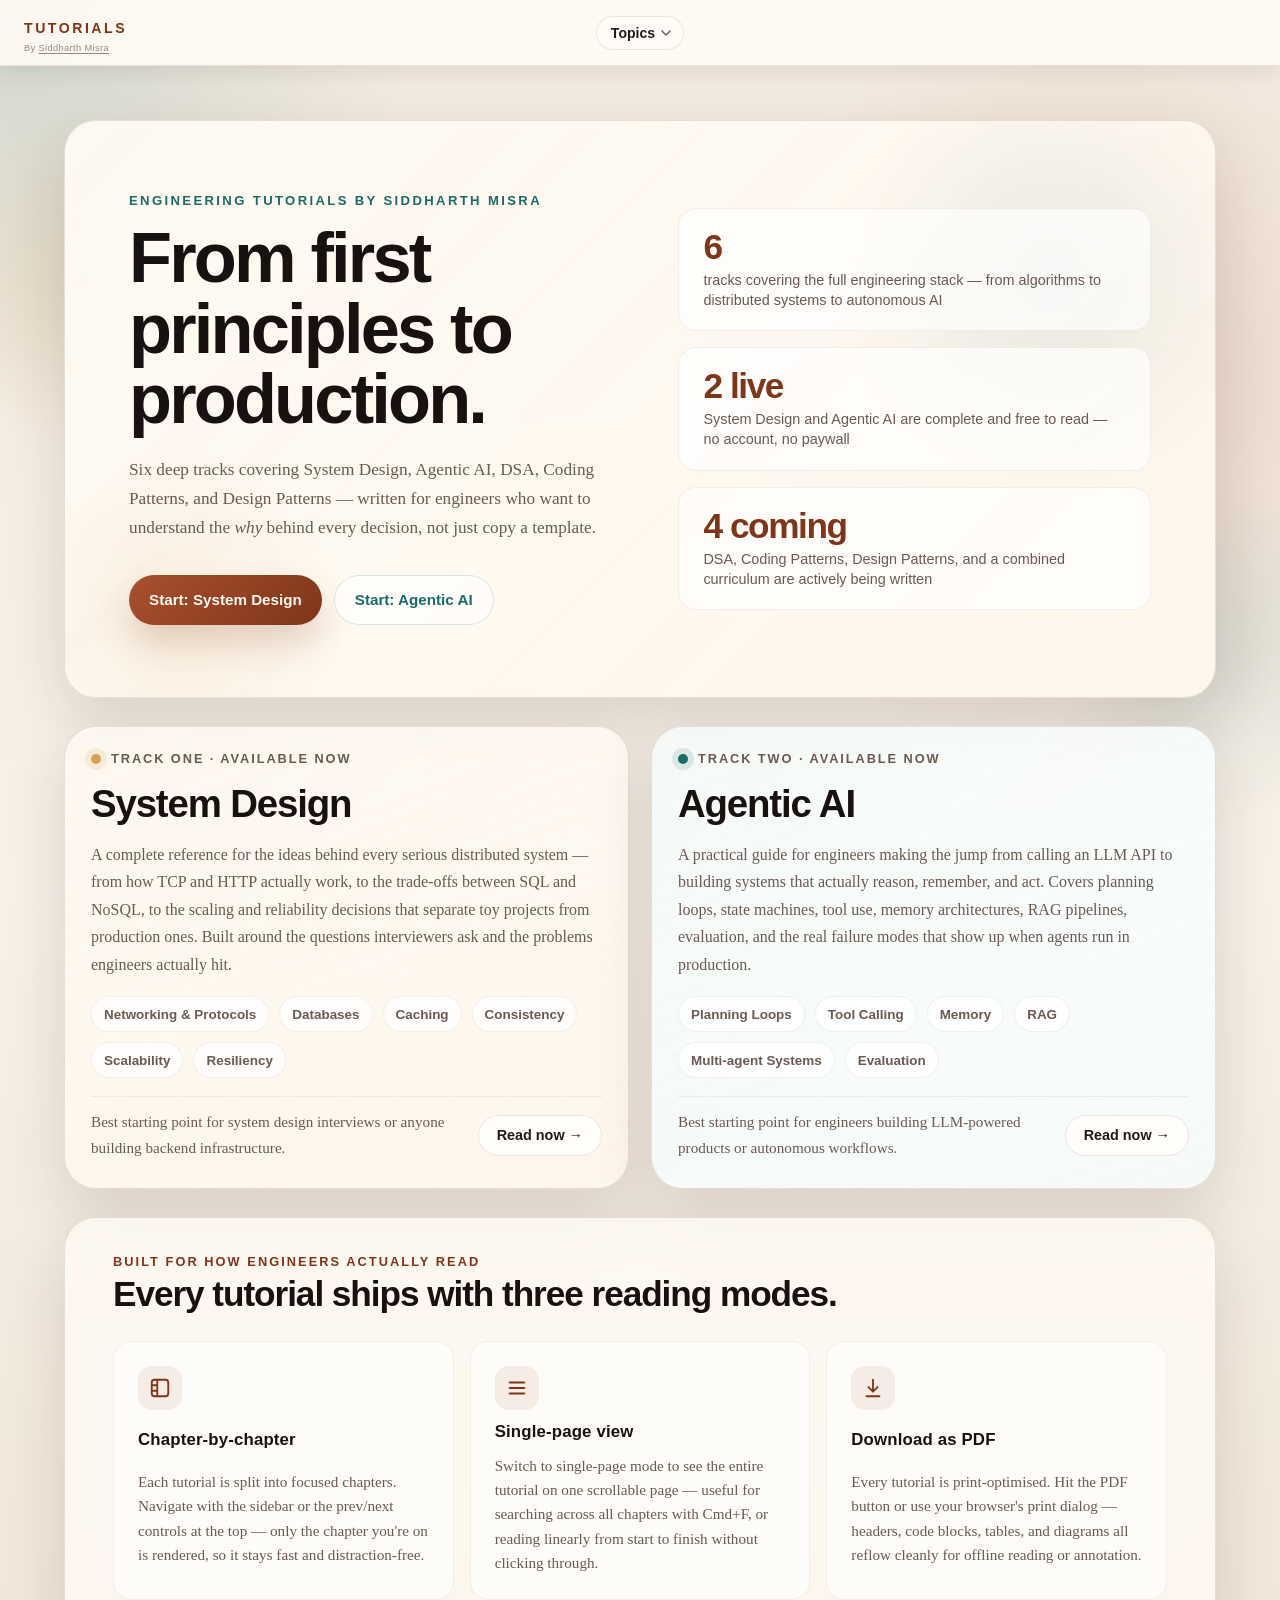
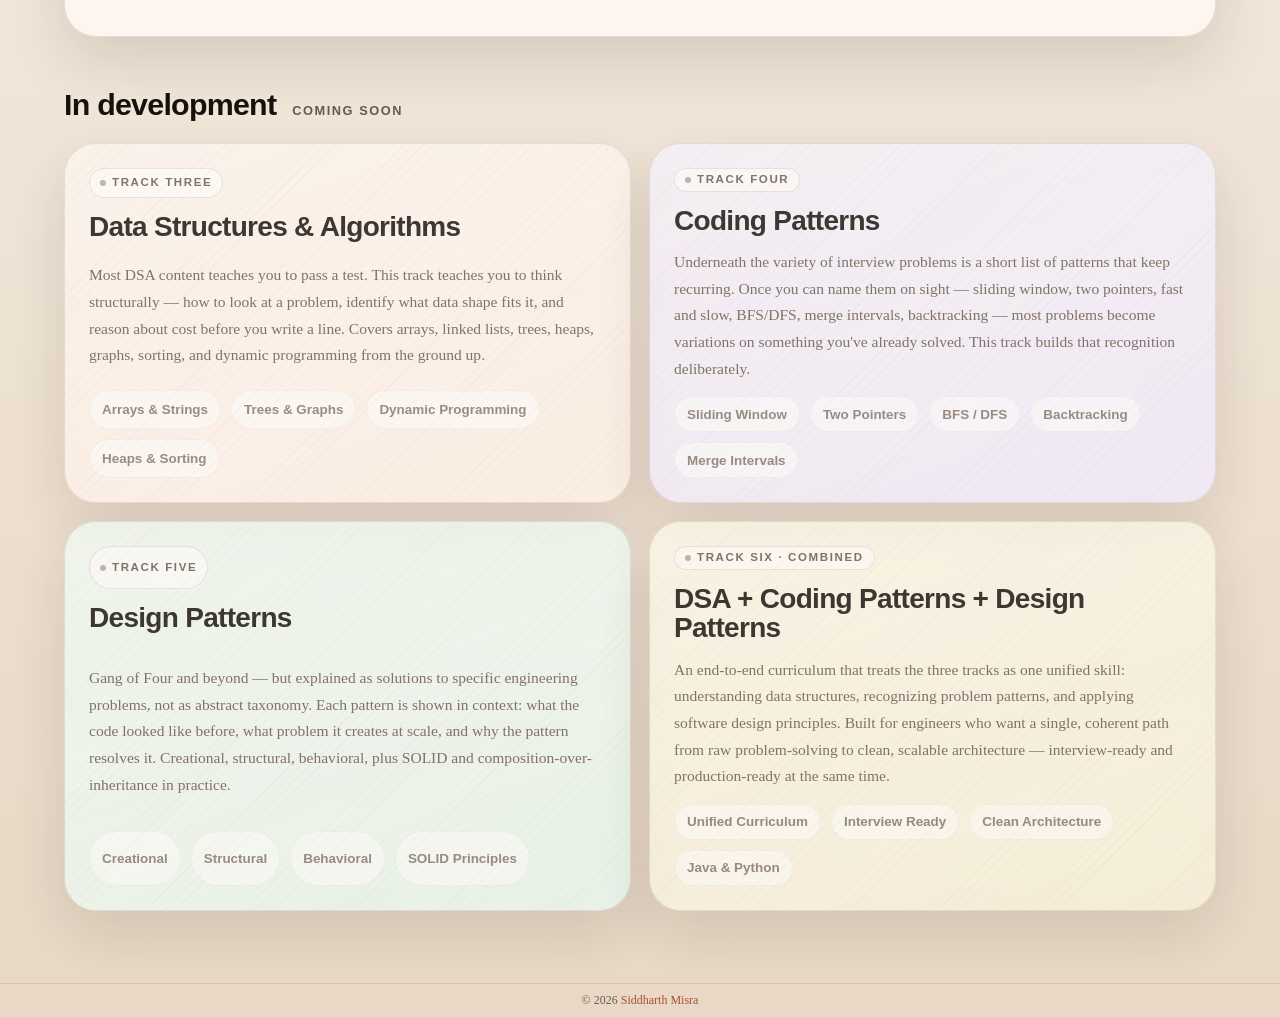
==== index.html @ fa23ccf7 "improved home" ====
<!DOCTYPE html>
<html lang="en">
<head>
  <meta charset="utf-8" />
  <meta name="viewport" content="width=device-width, initial-scale=1" />
  <title>Tutorials</title>
  <link rel="stylesheet" href="./shared/styles.css" />
  <style>
    :root {
      --canvas: #f3eadf;
      --canvas-deep: #e8d8c5;
      --paper: rgba(255, 251, 245, 0.76);
      --paper-strong: #fffaf3;
      --ink: #211915;
      --muted: #6b5a51;
      --line: rgba(101, 61, 42, 0.14);
      --clay: #a8502f;
      --clay-deep: #7f3519;
      --teal: #1b6a67;
      --gold: #d5a257;
      --shadow: 0 22px 60px rgba(50, 31, 20, 0.14);
      --radius-xl: 32px;
      --radius-lg: 24px;
      --radius-md: 18px;
      --font-body: "Charter", "Iowan Old Style", "Palatino Linotype", "Book Antiqua", Georgia, serif;
      --font-ui: "Avenir Next", "Segoe UI", "Gill Sans", "Trebuchet MS", sans-serif;
      --font-display: "Avenir Next", "Segoe UI", "Gill Sans", "Trebuchet MS", sans-serif;
      --body-size: 17.5px;
      --body-leading: 1.72;
    }

    * {
      box-sizing: border-box;
    }

    html {
      scroll-behavior: smooth;
    }

    body {
      margin: 0;
      min-height: 100vh;
      color: var(--ink);
      background:
        radial-gradient(circle at top left, rgba(27, 106, 103, 0.16), transparent 26rem),
        radial-gradient(circle at 85% 15%, rgba(168, 80, 47, 0.18), transparent 24rem),
        linear-gradient(180deg, var(--canvas) 0%, #f7f1e8 34%, var(--canvas-deep) 100%);
      font-family: var(--font-body);
      font-size: var(--body-size);
      line-height: var(--body-leading);
      text-rendering: optimizeLegibility;
      -webkit-font-smoothing: antialiased;
      font-kerning: normal;
    }

    body::before,
    body::after {
      content: "";
      position: fixed;
      inset: auto;
      width: 22rem;
      height: 22rem;
      border-radius: 50%;
      filter: blur(10px);
      pointer-events: none;
      opacity: 0.5;
      z-index: 0;
    }

    body::before {
      top: 12%;
      left: -6rem;
      background: radial-gradient(circle, rgba(213, 162, 87, 0.34), transparent 68%);
    }

    body::after {
      right: -7rem;
      bottom: 8%;
      background: radial-gradient(circle, rgba(27, 106, 103, 0.22), transparent 68%);
    }

    a {
      color: inherit;
    }

    .shell {
      position: relative;
      z-index: 1;
      max-width: 1200px;
      margin: 0 auto;
      padding: 24px 24px 72px;
    }

    .hero {
      margin-top: 28px;
    }

    .hero__copy,
    .path,
    .track {
      border: 1px solid var(--line);
      border-radius: var(--radius-xl);
      background: var(--paper);
      -webkit-backdrop-filter: blur(10px);
      backdrop-filter: blur(10px);
      box-shadow: var(--shadow);
    }

    .hero__copy {
      padding: clamp(44px, 6vw, 72px) clamp(32px, 5vw, 64px);
      overflow: hidden;
      position: relative;
      display: grid;
      grid-template-columns: 1fr 1fr;
      gap: 0 clamp(40px, 6vw, 80px);
      align-items: center;
      background:
        linear-gradient(135deg, rgba(255, 251, 245, 0.92) 0%, rgba(255, 246, 236, 0.98) 100%),
        linear-gradient(135deg, rgba(213, 162, 87, 0.08), transparent 55%);
    }

    .hero__copy::before {
      content: "";
      position: absolute;
      inset: -4rem -4rem auto auto;
      width: 28rem;
      height: 28rem;
      border-radius: 50%;
      background: radial-gradient(circle, rgba(27, 106, 103, 0.1), transparent 68%);
      pointer-events: none;
    }

    .hero__copy::after {
      content: "";
      position: absolute;
      inset: auto auto -6rem -4rem;
      width: 22rem;
      height: 22rem;
      border-radius: 50%;
      background: radial-gradient(circle, rgba(213, 162, 87, 0.12), transparent 68%);
      pointer-events: none;
    }

    .hero__text {
      position: relative;
      z-index: 1;
    }

    .hero__stats {
      position: relative;
      z-index: 1;
      display: grid;
      gap: 16px;
    }

    .hero__stat {
      padding: 20px 24px;
      border-radius: var(--radius-md);
      background: rgba(255, 255, 255, 0.68);
      border: 1px solid rgba(101, 61, 42, 0.08);
    }

    .hero__stat-value {
      margin: 0;
      font: 700 2.2rem/1 var(--font-display);
      letter-spacing: -0.04em;
      color: var(--clay-deep);
    }

    .hero__stat-label {
      margin: 6px 0 0;
      color: var(--muted);
      font: 500 0.9rem/1.4 var(--font-ui);
    }

    .eyebrow {
      margin: 0 0 14px;
      color: var(--teal);
      font: 700 0.82rem/1.25 var(--font-ui);
      letter-spacing: 0.18em;
      text-transform: uppercase;
    }

    h1 {
      margin: 0;
      font: 700 clamp(2.6rem, 5.5vw, 4.4rem)/1.0 var(--font-display);
      letter-spacing: -0.04em;
    }

    .hero__lede {
      max-width: 38rem;
      margin: 20px 0 0;
      color: var(--muted);
      font-size: 1.08rem;
      line-height: 1.7;
    }

    .hero__actions {
      display: flex;
      flex-wrap: wrap;
      gap: 12px;
      margin-top: 32px;
    }

    .cta {
      display: inline-flex;
      align-items: center;
      justify-content: center;
      min-height: 50px;
      padding: 12px 20px;
      border-radius: 999px;
      font: 700 0.95rem/1 var(--font-ui);
      text-decoration: none;
      transition: transform 160ms ease, box-shadow 160ms ease, background 160ms ease;
    }

    .cta:hover {
      transform: translateY(-1px);
    }

    .cta--primary {
      background: linear-gradient(135deg, var(--clay) 0%, var(--clay-deep) 100%);
      color: #fff9f2;
      box-shadow: 0 18px 34px rgba(127, 53, 25, 0.2);
    }

    .cta--secondary {
      background: rgba(255, 255, 255, 0.64);
      border: 1px solid rgba(27, 106, 103, 0.16);
      color: var(--teal);
    }

    .hero__stack {
      display: grid;
      gap: 16px;
      padding: 18px;
      align-content: center;
    }

    .signal {
      position: relative;
      overflow: hidden;
      padding: 20px;
      border-radius: var(--radius-lg);
      background: var(--paper-strong);
      border: 1px solid rgba(101, 61, 42, 0.08);
    }

    .signal::before {
      content: "";
      position: absolute;
      inset: auto auto -2.5rem -1.5rem;
      width: 8rem;
      height: 8rem;
      border-radius: 50%;
      background: radial-gradient(circle, rgba(213, 162, 87, 0.18), transparent 72%);
    }

    .signal:nth-child(2) {
      animation: float 8s ease-in-out infinite;
    }

    .signal:nth-child(3) {
      animation: float 10s ease-in-out infinite reverse;
    }

    .signal__label {
      margin: 0;
      color: var(--muted);
      font: 700 0.74rem/1.25 var(--font-ui);
      letter-spacing: 0.16em;
      text-transform: uppercase;
    }

    .signal__title {
      margin: 10px 0 0;
      font: 700 1.42rem/1.08 var(--font-ui);
    }

    .signal__text {
      margin: 10px 0 0;
      color: var(--muted);
      font-size: 0.98rem;
    }

    .tracks {
      display: grid;
      grid-template-columns: repeat(2, minmax(0, 1fr));
      gap: 22px;
      margin-top: 28px;
    }

    .track {
      display: grid;
      gap: 18px;
      padding: 26px;
    }

    .track--system {
      background:
        linear-gradient(160deg, rgba(255, 251, 245, 0.82) 0%, rgba(255, 246, 236, 0.95) 100%),
        linear-gradient(135deg, rgba(213, 162, 87, 0.12), transparent 55%);
    }

    .track--agentic {
      background:
        linear-gradient(160deg, rgba(251, 255, 254, 0.82) 0%, rgba(245, 251, 250, 0.95) 100%),
        linear-gradient(135deg, rgba(27, 106, 103, 0.12), transparent 55%);
    }

    /* ── Coming Soon tracks ── */

    .coming-soon {
      margin-top: 52px;
    }

    .coming-soon__header {
      display: flex;
      align-items: baseline;
      gap: 16px;
      margin-bottom: 22px;
    }

    .coming-soon__title {
      margin: 0;
      font: 700 clamp(1.45rem, 2.5vw, 1.9rem)/1.05 var(--font-display);
      letter-spacing: -0.025em;
    }

    .coming-soon__note {
      margin: 0;
      color: var(--muted);
      font: 600 0.8rem/1 var(--font-ui);
      letter-spacing: 0.12em;
      text-transform: uppercase;
      white-space: nowrap;
    }

    .upcoming-grid {
      display: grid;
      grid-template-columns: repeat(2, minmax(0, 1fr));
      gap: 18px;
    }

    .upcoming-card {
      position: relative;
      display: grid;
      gap: 14px;
      padding: 24px;
      border: 1px solid var(--line);
      border-radius: var(--radius-xl);
      background: var(--paper);
      -webkit-backdrop-filter: blur(10px);
      backdrop-filter: blur(10px);
      box-shadow: var(--shadow);
      overflow: hidden;
      opacity: 0.82;
    }

    .upcoming-card::after {
      content: "";
      position: absolute;
      inset: 0;
      border-radius: inherit;
      background: repeating-linear-gradient(
        -45deg,
        transparent,
        transparent 6px,
        rgba(101, 61, 42, 0.03) 6px,
        rgba(101, 61, 42, 0.03) 7px
      );
      pointer-events: none;
    }

    .upcoming-card--dsa {
      background:
        linear-gradient(160deg, rgba(255, 249, 245, 0.86) 0%, rgba(255, 241, 232, 0.95) 100%),
        linear-gradient(135deg, rgba(168, 80, 47, 0.1), transparent 55%);
    }

    .upcoming-card--patterns {
      background:
        linear-gradient(160deg, rgba(248, 245, 255, 0.86) 0%, rgba(240, 235, 255, 0.95) 100%),
        linear-gradient(135deg, rgba(90, 55, 160, 0.09), transparent 55%);
    }

    .upcoming-card--design {
      background:
        linear-gradient(160deg, rgba(245, 255, 250, 0.86) 0%, rgba(232, 248, 240, 0.95) 100%),
        linear-gradient(135deg, rgba(30, 120, 80, 0.09), transparent 55%);
    }

    .upcoming-card--combined {
      background:
        linear-gradient(160deg, rgba(255, 252, 240, 0.86) 0%, rgba(248, 242, 220, 0.95) 100%),
        linear-gradient(135deg, rgba(180, 130, 30, 0.1), transparent 55%);
    }

    .upcoming-card__badge {
      display: inline-flex;
      align-items: center;
      gap: 6px;
      padding: 5px 10px;
      border-radius: 999px;
      border: 1px solid rgba(101, 61, 42, 0.14);
      background: rgba(255, 255, 255, 0.7);
      color: var(--muted);
      font: 700 0.72rem/1 var(--font-ui);
      letter-spacing: 0.14em;
      text-transform: uppercase;
      width: fit-content;
    }

    .upcoming-card__badge::before {
      content: "";
      width: 6px;
      height: 6px;
      border-radius: 50%;
      background: var(--muted);
      opacity: 0.5;
    }

    .upcoming-card__title {
      margin: 0;
      font: 700 clamp(1.3rem, 2.2vw, 1.75rem)/1.05 var(--font-display);
      letter-spacing: -0.025em;
    }

    .upcoming-card__body {
      margin: 0;
      color: var(--muted);
      font-size: 0.97rem;
    }

    .upcoming-card .chip-row {
      opacity: 0.8;
    }

    @media (max-width: 940px) {
      .upcoming-grid {
        grid-template-columns: 1fr;
      }
    }

    .track__meta {
      display: inline-flex;
      align-items: center;
      gap: 10px;
      color: var(--muted);
      font: 700 0.8rem/1 var(--font-ui);
      letter-spacing: 0.15em;
      text-transform: uppercase;
    }

    .track__meta::before {
      content: "";
      width: 10px;
      height: 10px;
      border-radius: 50%;
      background: var(--gold);
      box-shadow: 0 0 0 6px rgba(213, 162, 87, 0.14);
    }

    .track--agentic .track__meta::before {
      background: var(--teal);
      box-shadow: 0 0 0 6px rgba(27, 106, 103, 0.12);
    }

    .track__title {
      margin: 0;
      font: 700 clamp(1.8rem, 3vw, 2.4rem)/1.02 var(--font-display);
      letter-spacing: -0.03em;
    }

    .track__body {
      margin: 0;
      color: var(--muted);
      font-size: 1rem;
    }

    .chip-row {
      display: flex;
      flex-wrap: wrap;
      gap: 10px;
    }

    .chip {
      display: inline-flex;
      align-items: center;
      min-height: 36px;
      padding: 8px 12px;
      border-radius: 999px;
      background: rgba(255, 255, 255, 0.76);
      border: 1px solid rgba(101, 61, 42, 0.08);
      color: var(--muted);
      font: 600 0.84rem/1 var(--font-ui);
    }

    .track__footer {
      display: flex;
      align-items: center;
      justify-content: space-between;
      gap: 12px;
      margin-top: auto;
      padding-top: 12px;
      border-top: 1px solid rgba(101, 61, 42, 0.08);
    }

    .track__hint {
      margin: 0;
      color: var(--muted);
      font-size: 0.95rem;
    }

    .track__link {
      display: inline-flex;
      align-items: center;
      justify-content: center;
      padding: 12px 18px;
      border-radius: 999px;
      background: #fffefb;
      border: 1px solid rgba(101, 61, 42, 0.12);
      text-decoration: none;
      font: 700 0.9rem/1 var(--font-ui);
      white-space: nowrap;
    }

    /* ── Features strip ── */

    .features {
      margin-top: 28px;
      padding: 36px clamp(24px, 4vw, 48px);
      border: 1px solid var(--line);
      border-radius: var(--radius-xl);
      background: var(--paper);
      -webkit-backdrop-filter: blur(10px);
      backdrop-filter: blur(10px);
      box-shadow: var(--shadow);
    }

    .features__eyebrow {
      margin: 0 0 6px;
      color: var(--clay-deep);
      font: 700 0.8rem/1.25 var(--font-ui);
      letter-spacing: 0.16em;
      text-transform: uppercase;
    }

    .features__title {
      margin: 0 0 28px;
      font: 700 clamp(1.6rem, 2.8vw, 2.2rem)/1.05 var(--font-display);
      letter-spacing: -0.03em;
    }

    .features__grid {
      display: grid;
      grid-template-columns: repeat(3, minmax(0, 1fr));
      gap: 16px;
    }

    .feature-card {
      display: grid;
      gap: 12px;
      padding: 24px;
      border-radius: var(--radius-md);
      background: rgba(255, 255, 255, 0.62);
      border: 1px solid rgba(101, 61, 42, 0.08);
    }

    .feature-card__icon {
      display: flex;
      align-items: center;
      justify-content: center;
      width: 44px;
      height: 44px;
      border-radius: 14px;
      background: rgba(168, 80, 47, 0.1);
      color: var(--clay-deep);
    }

    .feature-card__title {
      margin: 0;
      font: 700 1.05rem/1.2 var(--font-ui);
    }

    .feature-card__body {
      margin: 0;
      color: var(--muted);
      font-size: 0.95rem;
      line-height: 1.6;
    }

    @media (max-width: 940px) {
      .features__grid {
        grid-template-columns: 1fr;
      }
    }

    @keyframes float {
      0%,
      100% {
        transform: translateY(0);
      }

      50% {
        transform: translateY(-6px);
      }
    }

    @media (max-width: 940px) {
      .hero__copy {
        grid-template-columns: 1fr;
      }

      .tracks {
        grid-template-columns: 1fr;
      }

      .track__footer {
        align-items: flex-start;
        flex-direction: column;
      }
    }

    @media (max-width: 640px) {
      .shell {
        padding-inline: 16px;
      }

      .hero__copy {
        padding: 32px 22px;
      }

      .hero__actions {
        width: 100%;
      }

      .cta,
      .track__link {
        width: 100%;
      }

      .track,
      .path {
        padding: 22px;
      }
    }
  </style>
</head>
<body class="has-atlas-topbar">
  <div class="shell">
    <!-- BEGIN_SHARED_TOPBAR -->
<nav class="atlas-topbar" data-unified-topbar="home" aria-label="Tutorials navigation">
  <div class="atlas-topbar__left">
    <div class="atlas-topbar__brand">
      <a href="./index.html" style="text-decoration:none;color:inherit;"><span class="atlas-topbar__brand-title">Tutorials</span></a>
      <span class="atlas-topbar__byline">By <a href="https://siddharth-misra.github.io" target="_blank" rel="noopener noreferrer" style="color:inherit;text-decoration:underline;text-underline-offset:2px;text-decoration-thickness:1px;">Siddharth Misra</a></span>
    </div>
  </div>
  <div class="atlas-topbar__center">
    <div class="atlas-topbar__nav-menu" data-nav-menu>
      <button class="atlas-topbar__nav-btn" type="button" aria-label="Tutorial topics" aria-expanded="false" aria-haspopup="true" data-nav-btn>
        Topics
        <svg width="10" height="6" viewBox="0 0 10 6" fill="none" aria-hidden="true">
          <path d="M1 1l4 4 4-4" stroke="currentColor" stroke-width="1.5" stroke-linecap="round" stroke-linejoin="round"/>
        </svg>
      </button>
      <div class="atlas-topbar__nav-dropdown" data-nav-dropdown>
        <a class="atlas-topbar__nav-item" href="./system-design/systemdesign.html" data-topic-link>System Design</a>
        <a class="atlas-topbar__nav-item" href="./agentic-system/agentic-ai.html" data-topic-link>Agentic AI</a>
      </div>
    </div>
  </div>
  <div class="atlas-topbar__right">
  </div>
</nav>
<!-- END_SHARED_TOPBAR -->

<main>

      <!-- Hero -->
      <section class="hero" aria-label="Introduction">
        <div class="hero__copy">
          <div class="hero__text">
            <p class="eyebrow">Engineering tutorials by Siddharth Misra</p>
            <h1>From first principles to production.</h1>
            <p class="hero__lede">Six deep tracks covering System Design, Agentic AI, DSA, Coding Patterns, and Design Patterns — written for engineers who want to understand the <em>why</em> behind every decision, not just copy a template.</p>
            <div class="hero__actions">
              <a class="cta cta--primary" href="./system-design/systemdesign.html">Start: System Design</a>
              <a class="cta cta--secondary" href="./agentic-system/agentic-ai.html">Start: Agentic AI</a>
            </div>
          </div>
          <div class="hero__stats">
            <div class="hero__stat">
              <p class="hero__stat-value">6</p>
              <p class="hero__stat-label">tracks covering the full engineering stack — from algorithms to distributed systems to autonomous AI</p>
            </div>
            <div class="hero__stat">
              <p class="hero__stat-value">2 live</p>
              <p class="hero__stat-label">System Design and Agentic AI are complete and free to read — no account, no paywall</p>
            </div>
            <div class="hero__stat">
              <p class="hero__stat-value">4 coming</p>
              <p class="hero__stat-label">DSA, Coding Patterns, Design Patterns, and a combined curriculum are actively being written</p>
            </div>
          </div>
        </div>
      </section>

      <!-- Tracks -->
      <div class="tracks" aria-label="Tutorial tracks">
        <article class="track track--system">
          <div class="track__meta">Track One · Available now</div>
          <h2 class="track__title">System Design</h2>
          <p class="track__body">A complete reference for the ideas behind every serious distributed system — from how TCP and HTTP actually work, to the trade-offs between SQL and NoSQL, to the scaling and reliability decisions that separate toy projects from production ones. Built around the questions interviewers ask and the problems engineers actually hit.</p>
          <div class="chip-row" aria-label="System design topics">
            <span class="chip">Networking &amp; Protocols</span>
            <span class="chip">Databases</span>
            <span class="chip">Caching</span>
            <span class="chip">Consistency</span>
            <span class="chip">Scalability</span>
            <span class="chip">Resiliency</span>
          </div>
          <div class="track__footer">
            <p class="track__hint">Best starting point for system design interviews or anyone building backend infrastructure.</p>
            <a class="track__link" href="./system-design/systemdesign.html">Read now →</a>
          </div>
        </article>

        <article class="track track--agentic">
          <div class="track__meta">Track Two · Available now</div>
          <h2 class="track__title">Agentic AI</h2>
          <p class="track__body">A practical guide for engineers making the jump from calling an LLM API to building systems that actually reason, remember, and act. Covers planning loops, state machines, tool use, memory architectures, RAG pipelines, evaluation, and the real failure modes that show up when agents run in production.</p>
          <div class="chip-row" aria-label="Agentic AI topics">
            <span class="chip">Planning Loops</span>
            <span class="chip">Tool Calling</span>
            <span class="chip">Memory</span>
            <span class="chip">RAG</span>
            <span class="chip">Multi-agent Systems</span>
            <span class="chip">Evaluation</span>
          </div>
          <div class="track__footer">
            <p class="track__hint">Best starting point for engineers building LLM-powered products or autonomous workflows.</p>
            <a class="track__link" href="./agentic-system/agentic-ai.html">Read now →</a>
          </div>
        </article>
      </div>

      <!-- Features -->
      <section class="features" aria-label="Tutorial features">
        <p class="features__eyebrow">Built for how engineers actually read</p>
        <h2 class="features__title">Every tutorial ships with three reading modes.</h2>
        <div class="features__grid">

          <div class="feature-card">
            <div class="feature-card__icon">
              <svg width="22" height="22" viewBox="0 0 24 24" fill="none" stroke="currentColor" stroke-width="2" stroke-linecap="round" stroke-linejoin="round" aria-hidden="true">
                <rect x="3" y="3" width="18" height="18" rx="3"/><path d="M9 3v18M3 9h6M3 15h6"/>
              </svg>
            </div>
            <h3 class="feature-card__title">Chapter-by-chapter</h3>
            <p class="feature-card__body">Each tutorial is split into focused chapters. Navigate with the sidebar or the prev/next controls at the top — only the chapter you're on is rendered, so it stays fast and distraction-free.</p>
          </div>

          <div class="feature-card">
            <div class="feature-card__icon">
              <svg width="22" height="22" viewBox="0 0 24 24" fill="none" stroke="currentColor" stroke-width="2" stroke-linecap="round" stroke-linejoin="round" aria-hidden="true">
                <path d="M4 6h16M4 12h16M4 18h16"/>
              </svg>
            </div>
            <h3 class="feature-card__title">Single-page view</h3>
            <p class="feature-card__body">Switch to single-page mode to see the entire tutorial on one scrollable page — useful for searching across all chapters with Cmd+F, or reading linearly from start to finish without clicking through.</p>
          </div>

          <div class="feature-card">
            <div class="feature-card__icon">
              <svg width="22" height="22" viewBox="0 0 24 24" fill="none" stroke="currentColor" stroke-width="2" stroke-linecap="round" stroke-linejoin="round" aria-hidden="true">
                <path d="M12 3v13M7 11l5 5 5-5"/><path d="M5 21h14"/>
              </svg>
            </div>
            <h3 class="feature-card__title">Download as PDF</h3>
            <p class="feature-card__body">Every tutorial is print-optimised. Hit the PDF button or use your browser's print dialog — headers, code blocks, tables, and diagrams all reflow cleanly for offline reading or annotation.</p>
          </div>

        </div>
      </section>

      <!-- Upcoming courses -->
      <section class="coming-soon" aria-label="Upcoming courses">
        <div class="coming-soon__header">
          <h2 class="coming-soon__title">In development</h2>
          <p class="coming-soon__note">Coming soon</p>
        </div>
        <div class="upcoming-grid">

          <article class="upcoming-card upcoming-card--dsa">
            <div class="upcoming-card__badge">Track Three</div>
            <h3 class="upcoming-card__title">Data Structures &amp; Algorithms</h3>
            <p class="upcoming-card__body">Most DSA content teaches you to pass a test. This track teaches you to think structurally — how to look at a problem, identify what data shape fits it, and reason about cost before you write a line. Covers arrays, linked lists, trees, heaps, graphs, sorting, and dynamic programming from the ground up.</p>
            <div class="chip-row" aria-label="DSA topics">
              <span class="chip">Arrays &amp; Strings</span>
              <span class="chip">Trees &amp; Graphs</span>
              <span class="chip">Dynamic Programming</span>
              <span class="chip">Heaps &amp; Sorting</span>
            </div>
          </article>

          <article class="upcoming-card upcoming-card--patterns">
            <div class="upcoming-card__badge">Track Four</div>
            <h3 class="upcoming-card__title">Coding Patterns</h3>
            <p class="upcoming-card__body">Underneath the variety of interview problems is a short list of patterns that keep recurring. Once you can name them on sight — sliding window, two pointers, fast and slow, BFS/DFS, merge intervals, backtracking — most problems become variations on something you've already solved. This track builds that recognition deliberately.</p>
            <div class="chip-row" aria-label="Coding patterns topics">
              <span class="chip">Sliding Window</span>
              <span class="chip">Two Pointers</span>
              <span class="chip">BFS / DFS</span>
              <span class="chip">Backtracking</span>
              <span class="chip">Merge Intervals</span>
            </div>
          </article>

          <article class="upcoming-card upcoming-card--design">
            <div class="upcoming-card__badge">Track Five</div>
            <h3 class="upcoming-card__title">Design Patterns</h3>
            <p class="upcoming-card__body">Gang of Four and beyond — but explained as solutions to specific engineering problems, not as abstract taxonomy. Each pattern is shown in context: what the code looked like before, what problem it creates at scale, and why the pattern resolves it. Creational, structural, behavioral, plus SOLID and composition-over-inheritance in practice.</p>
            <div class="chip-row" aria-label="Design patterns topics">
              <span class="chip">Creational</span>
              <span class="chip">Structural</span>
              <span class="chip">Behavioral</span>
              <span class="chip">SOLID Principles</span>
            </div>
          </article>

          <article class="upcoming-card upcoming-card--combined">
            <div class="upcoming-card__badge">Track Six · Combined</div>
            <h3 class="upcoming-card__title">DSA + Coding Patterns + Design Patterns</h3>
            <p class="upcoming-card__body">An end-to-end curriculum that treats the three tracks as one unified skill: understanding data structures, recognizing problem patterns, and applying software design principles. Built for engineers who want a single, coherent path from raw problem-solving to clean, scalable architecture — interview-ready and production-ready at the same time.</p>
            <div class="chip-row" aria-label="Combined track topics">
              <span class="chip">Unified Curriculum</span>
              <span class="chip">Interview Ready</span>
              <span class="chip">Clean Architecture</span>
              <span class="chip">Java &amp; Python</span>
            </div>
          </article>

        </div>
      </section>

    </main>
  </div>
  <footer class="site-footer">
    &copy; 2026 <a href="https://siddharth-misra.github.io" target="_blank" rel="noopener noreferrer">Siddharth Misra</a>
  </footer>
  <script src="./shared/topbar.js"></script>
</body>
</html>
---- shared/styles.css ----
/* ============================================================
   Shared tutorial styles
   Used by: system-design/systemdesign.html,
            agentic-system/agentic-ai.html,
            agentic-usecases/agetic-usecases.html
   ============================================================ */

:root {
  --paper: #f6f0e6;
  --card: #fffdf9;
  --ink: #201a17;
  --muted: #6b5f58;
  --line: #d7c9bb;
  --accent: #9c4f2c;
  --accent-soft: #efe0d4;
  --code-bg: #f1e7da;
  --shadow: 0 20px 48px rgba(38, 24, 17, 0.12);
  --radius: 22px;
  --font-body: "Charter", "Iowan Old Style", "Palatino Linotype", "Book Antiqua", Georgia, serif;
  --font-ui: "Avenir Next", "Segoe UI", "Gill Sans", "Trebuchet MS", sans-serif;
  --font-display: "Avenir Next", "Segoe UI", "Gill Sans", "Trebuchet MS", sans-serif;
  --font-mono: "SFMono-Regular", "Menlo", "Monaco", "Courier New", monospace;
  --body-size: 17.5px;
  --body-leading: 1.72;
  --max-width: 80ch;
}

* {
  box-sizing: border-box;
}

html {
  scroll-behavior: smooth;
}

body {
  margin: 0;
  color: var(--ink);
  background:
    radial-gradient(circle at top left, rgba(156, 79, 44, 0.12), transparent 30rem),
    linear-gradient(180deg, #f2e7d8 0%, #f7f2e9 16%, #efe5d8 100%);
  font-family: var(--font-body);
  font-size: var(--body-size);
  line-height: var(--body-leading);
  text-rendering: optimizeLegibility;
  -webkit-font-smoothing: antialiased;
  font-kerning: normal;
}

body.has-atlas-topbar {
  padding-top: 68px;
}

a {
  color: var(--accent);
  text-decoration-thickness: 0.08em;
  text-underline-offset: 0.14em;
}

/* ============================================================
   Shared topbar
   ============================================================ */

.atlas-topbar {
  position: fixed;
  top: 0;
  left: 0;
  right: 0;
  z-index: 100;
  display: flex;
  align-items: center;
  gap: 12px;
  padding: 12px 24px;
  border-bottom: 1px solid rgba(101, 61, 42, 0.14);
  background: rgba(255, 251, 245, 0.92);
  -webkit-backdrop-filter: blur(20px);
  backdrop-filter: blur(20px);
  box-shadow: 0 4px 24px rgba(42, 24, 16, 0.1);
}

.atlas-topbar__left {
  display: flex;
  align-items: center;
  gap: 10px;
  flex: 1;
  min-width: 0;
}

.atlas-topbar__center {
  display: flex;
  align-items: center;
  justify-content: center;
  flex: 1;
  min-width: 0;
}

.atlas-topbar__right {
  display: flex;
  align-items: center;
  justify-content: flex-end;
  flex: 1;
}

.atlas-topbar__brand {
  color: var(--clay-deep, var(--accent, #7f3519));
  text-decoration: none;
  flex-shrink: 0;
  display: -webkit-inline-flex;
  display: inline-flex;
  -webkit-flex-direction: column;
  flex-direction: column;
  -webkit-align-items: flex-start;
  align-items: flex-start;
  gap: 2px;
}

.atlas-topbar__brand-title {
  font: 700 0.88rem/1 var(--font-ui, "Avenir Next", "Segoe UI", sans-serif);
  letter-spacing: 0.18em;
  text-transform: uppercase;
  white-space: nowrap;
}

.atlas-topbar__byline {
  font: 400 0.58rem/1 var(--font-ui, "Avenir Next", "Segoe UI", sans-serif);
  letter-spacing: 0.04em;
  text-transform: none;
  color: var(--muted);
  opacity: 0.7;
  white-space: nowrap;
}

.atlas-topbar__nav-menu,
.atlas-topbar__menu {
  position: relative;
}

.atlas-topbar__nav-btn {
  display: inline-flex;
  align-items: center;
  gap: 6px;
  min-height: 34px;
  padding: 6px 12px 6px 14px;
  border: 1px solid rgba(127, 53, 25, 0.12);
  border-radius: 999px;
  background: rgba(255, 255, 255, 0.42);
  color: var(--ink, #211915);
  font: 600 0.88rem/1 var(--font-ui, "Avenir Next", "Segoe UI", sans-serif);
  cursor: pointer;
  transition: transform 160ms ease, background 160ms ease, border-color 160ms ease, color 160ms ease;
}

.atlas-topbar__nav-btn:hover {
  transform: translateY(-1px);
  background: rgba(255, 255, 255, 0.76);
  border-color: rgba(127, 53, 25, 0.26);
}

.atlas-topbar__nav-btn.is-active {
  background: linear-gradient(135deg, var(--clay, var(--accent, #a8502f)) 0%, var(--clay-deep, var(--accent, #7f3519)) 100%);
  border-color: transparent;
  color: #fff9f2;
  box-shadow: 0 8px 20px rgba(127, 53, 25, 0.22);
}

.atlas-topbar__nav-btn svg {
  flex-shrink: 0;
  opacity: 0.7;
  transition: transform 200ms ease;
}

.atlas-topbar__nav-btn[aria-expanded="true"] svg {
  transform: rotate(180deg);
}

.atlas-topbar__nav-dropdown,
.atlas-topbar__dropdown {
  position: absolute;
  top: calc(100% + 10px);
  min-width: 200px;
  padding: 6px;
  border: 1px solid rgba(101, 61, 42, 0.14);
  border-radius: 16px;
  background: rgba(255, 251, 245, 0.97);
  -webkit-backdrop-filter: blur(20px);
  backdrop-filter: blur(20px);
  box-shadow: 0 16px 40px rgba(42, 24, 16, 0.14);
  z-index: 200;
  opacity: 0;
  pointer-events: none;
  transition: transform 160ms ease, opacity 160ms ease;
}

.atlas-topbar__nav-dropdown {
  left: 0;
  transform-origin: top left;
  transform: scale(0.94) translateY(-6px);
}

.atlas-topbar__dropdown {
  right: 0;
  min-width: 188px;
  transform-origin: top right;
  transform: scale(0.94) translateY(-6px);
}

.atlas-topbar__nav-dropdown.is-open,
.atlas-topbar__dropdown.is-open {
  transform: scale(1) translateY(0);
  opacity: 1;
  pointer-events: auto;
}

.atlas-topbar__nav-item,
.atlas-topbar__dropdown-item {
  display: flex;
  align-items: center;
  width: 100%;
  padding: 9px 14px;
  border-radius: 10px;
  color: var(--ink, #211915);
  font: 500 0.92rem/1.2 var(--font-ui, "Avenir Next", "Segoe UI", sans-serif);
  text-decoration: none;
  transition: background 120ms ease, color 120ms ease;
}

.atlas-topbar__dropdown-item {
  border: none;
  background: transparent;
  text-align: left;
  cursor: pointer;
}

.atlas-topbar__nav-item:hover,
.atlas-topbar__dropdown-item:hover {
  background: rgba(168, 80, 47, 0.08);
  color: var(--clay-deep, #7f3519);
  text-decoration: none;
}

.atlas-topbar__nav-item.is-current,
.atlas-topbar__dropdown-item.is-active {
  background: rgba(168, 80, 47, 0.12);
  color: var(--clay-deep, #7f3519);
  font-weight: 700;
}

.atlas-topbar__dropdown-divider {
  margin: 5px 8px;
  border: none;
  border-top: 1px solid rgba(101, 61, 42, 0.12);
}

.atlas-topbar__chapter-nav {
  display: flex;
  align-items: center;
  gap: 4px;
  margin-right: 6px;
}

.atlas-topbar__chapter-btn {
  display: flex;
  align-items: center;
  justify-content: center;
  width: 34px;
  height: 34px;
  padding: 0;
  border: 1px solid rgba(127, 53, 25, 0.14);
  border-radius: 10px;
  background: rgba(255, 255, 255, 0.42);
  color: var(--ink, #211915);
  cursor: pointer;
  transition: background 160ms ease, border-color 160ms ease, opacity 160ms ease;
}

.atlas-topbar__chapter-btn:hover:not(:disabled) {
  background: rgba(255, 255, 255, 0.82);
  border-color: rgba(127, 53, 25, 0.28);
}

.atlas-topbar__chapter-btn:disabled {
  opacity: 0.32;
  cursor: default;
}

.atlas-topbar__menu-btn {
  display: flex;
  flex-direction: column;
  justify-content: center;
  align-items: center;
  gap: 5px;
  width: 38px;
  height: 38px;
  padding: 0;
  border: 1px solid rgba(127, 53, 25, 0.14);
  border-radius: 10px;
  background: rgba(255, 255, 255, 0.42);
  cursor: pointer;
  transition: background 160ms ease, border-color 160ms ease;
}

.atlas-topbar__menu-btn:hover,
.atlas-topbar__menu-btn[aria-expanded="true"] {
  background: rgba(255, 255, 255, 0.82);
  border-color: rgba(127, 53, 25, 0.28);
}

.atlas-topbar__menu-btn span {
  display: block;
  width: 16px;
  height: 2px;
  border-radius: 2px;
  background: var(--ink, #211915);
}

h1, h2, h3, h4 {
  scroll-margin-top: 92px;
}

.has-atlas-topbar .sidebar {
  top: 92px;
  max-height: calc(100vh - 116px);
}

@media (max-width: 720px) {
  .atlas-topbar {
    padding: 10px 14px;
    gap: 8px;
    justify-content: space-between;
  }

  .atlas-topbar__left,
  .atlas-topbar__center,
  .atlas-topbar__right {
    flex: 0 1 auto;
  }

  .atlas-topbar__nav-btn {
    padding-left: 12px;
    padding-right: 10px;
  }

  .atlas-topbar__nav-dropdown {
    left: 50%;
    transform: translateX(-50%) scale(0.94) translateY(-6px);
    transform-origin: top center;
  }

  .atlas-topbar__nav-dropdown.is-open {
    transform: translateX(-50%) scale(1) translateY(0);
  }
}

@media print {
  .atlas-topbar {
    display: none !important;
  }
}

a:hover {
  text-decoration-thickness: 0.12em;
}

.app-shell {
  max-width: 1320px;
  margin: 0 auto;
  padding: 24px 24px 64px;
}

.masthead {
  display: flex;
  align-items: end;
  justify-content: space-between;
  gap: 24px;
  margin-bottom: 24px;
}

.masthead__eyebrow {
  margin: 0 0 8px;
  color: var(--muted);
  font: 700 0.8rem/1.25 var(--font-ui);
  letter-spacing: 0.18em;
  text-transform: uppercase;
}

.masthead__title {
  margin: 0;
  font: 700 clamp(1.2rem, 2vw, 1.45rem)/1.1 var(--font-display);
  letter-spacing: 0.02em;
}

.masthead__meta {
  margin: 12px 0 0;
  color: var(--muted);
  font-size: 1rem;
  line-height: 1.5;
}

.actions {
  display: flex;
  flex-wrap: wrap;
  gap: 10px;
  align-items: center;
}

.button {
  display: inline-flex;
  align-items: center;
  justify-content: center;
  border: 1px solid rgba(156, 79, 44, 0.22);
  border-radius: 999px;
  background: rgba(255, 253, 249, 0.88);
  color: var(--ink);
  padding: 12px 16px;
  font: 600 0.95rem/1.1 var(--font-ui);
  text-decoration: none;
  cursor: pointer;
  transition: transform 160ms ease, border-color 160ms ease, background 160ms ease;
}

.button:hover {
  transform: translateY(-1px);
  border-color: rgba(156, 79, 44, 0.42);
  background: #fffdf9;
}

.layout {
  display: grid;
  grid-template-columns: minmax(260px, 300px) minmax(0, 1fr);
  gap: 0;
  align-items: start;
  border: 1px solid rgba(156, 79, 44, 0.12);
  border-radius: var(--radius);
  background: var(--card);
  box-shadow: var(--shadow);
  overflow: hidden; /* fallback */
  overflow: clip;   /* clips for border-radius without creating a scroll container, so position:sticky works */
}

.sidebar {
  position: sticky;
  top: 24px;
  max-height: calc(100vh - 48px);
  overflow-y: auto;
  padding: 20px 16px;
  border-right: 1px solid rgba(156, 79, 44, 0.12);
  background: rgba(255, 253, 249, 0.82);
}

.sidebar h2 {
  margin: 0 0 10px;
  font: 700 1rem/1.15 var(--font-ui);
  letter-spacing: 0.08em;
  text-transform: uppercase;
  color: var(--muted);
}

.sidebar p {
  margin: 0 0 10px;
  color: var(--muted);
  font-size: 0.92rem;
  line-height: 1.55;
}

.toc-list {
  list-style: none;
  padding: 0;
  margin: 0;
  display: grid;
  gap: 2px;
}

.toc-list li {
  margin: 0;
}

.toc-list a {
  display: block;
  padding: 5px 8px;
  font-size: 0.92rem;
  border-radius: 12px;
  color: var(--ink);
  text-decoration: none;
  line-height: 1.45;
  transition: background 140ms ease, color 140ms ease;
}

.toc-list a:hover,
.toc-list a.is-active {
  background: var(--accent-soft);
  color: #6f3417;
}

.document {
  min-width: 0;
}

.article {
  max-width: 90ch;
  margin: 0 auto;
  padding: 40px clamp(20px, 3vw, 48px);
  border: 0;
  border-radius: 0;
  background: transparent;
  box-shadow: none;
}

.section + .section {
  margin-top: 34px;
}

.section-chapter {
  padding-top: 18px;
  border-top: 2px solid rgba(156, 79, 44, 0.12);
}

h1, h2, h3, h4 {
  color: #17120f;
  line-height: 1.12;
  scroll-margin-top: 92px;
}

h1 a, h2 a, h3 a, h4 a {
  color: inherit;
  text-decoration: none;
}

h1 {
  margin: 0 0 20px;
  font: 700 clamp(2.5rem, 6vw, 3.8rem)/0.98 var(--font-display);
  letter-spacing: 0.01em;
}

h2 {
  margin: 0 0 16px;
  font: 700 clamp(1.55rem, 3vw, 2.05rem)/1.08 var(--font-display);
  letter-spacing: 0.02em;
}

h3 {
  margin: 26px 0 12px;
  font: 700 1.38rem/1.2 var(--font-display);
  letter-spacing: 0.01em;
}

h4 {
  margin: 18px 0 10px;
  font: 700 1.04rem/1.35 var(--font-ui);
  letter-spacing: 0.01em;
  color: #5b4538;
}

p, li {
  margin: 0 0 14px;
}

ul, ol {
  margin: 0 0 18px 1.3rem;
  padding: 0;
}

li > ul,
li > ol {
  margin-top: 10px;
}

hr {
  border: 0;
  border-top: 1px solid var(--line);
  margin: 24px 0;
}

blockquote {
  margin: 22px 0;
  padding: 18px 20px;
  border-left: 4px solid var(--accent);
  border-radius: 18px;
  background: linear-gradient(180deg, rgba(156, 79, 44, 0.06), rgba(156, 79, 44, 0.03));
}

blockquote .section {
  margin: 0;
  padding: 0;
  border: 0;
}

code {
  padding: 0.12em 0.38em;
  border-radius: 0.4em;
  background: var(--code-bg);
  font: 0.9em/1.45 var(--font-mono);
}

.code-block {
  margin: 18px 0 22px;
}

.code-label {
  display: inline-flex;
  margin-bottom: 8px;
  padding: 4px 9px;
  border-radius: 999px;
  background: #201a17;
  color: #fff8ef;
  font: 700 0.8rem/1.1 var(--font-ui);
  letter-spacing: 0.07em;
  text-transform: uppercase;
}

pre {
  margin: 0;
  padding: 18px 18px 20px;
  overflow-x: auto;
  border: 1px solid rgba(156, 79, 44, 0.12);
  border-radius: 18px;
  background: #fbf6ee;
  box-shadow: inset 0 1px 0 rgba(255, 255, 255, 0.8);
  font: 0.94rem/1.6 var(--font-mono);
}

pre code {
  padding: 0;
  border-radius: 0;
  background: transparent;
}

.table-wrap {
  width: 100%;
  overflow-x: auto;
  margin: 18px 0 22px;
}

.diagram-figure {
  margin: 22px 0 24px;
  padding: 16px;
  border: 1px solid rgba(156, 79, 44, 0.14);
  border-radius: 22px;
  background: linear-gradient(180deg, rgba(255, 253, 249, 0.98), rgba(239, 224, 212, 0.52));
  box-shadow: inset 0 1px 0 rgba(255, 255, 255, 0.85);
}

.diagram-figure img {
  display: block;
  width: 100%;
  height: auto;
  border-radius: 16px;
}

.diagram-figure figcaption {
  margin-top: 12px;
  color: var(--muted);
  font-size: 0.95rem;
  line-height: 1.5;
}

table {
  width: 100%;
  border-collapse: collapse;
  border-spacing: 0;
  font-size: 0.98rem;
  line-height: 1.5;
}

th, td {
  padding: 10px 12px;
  border: 1px solid var(--line);
  vertical-align: top;
  text-align: left;
}

thead th {
  background: #f3e8da;
  font: 700 0.94rem/1.3 var(--font-ui);
  letter-spacing: 0.02em;
}

tbody tr:nth-child(even) td {
  background: rgba(243, 232, 218, 0.32);
}

.section-toc ol {
  columns: 2;
  column-gap: 28px;
}

.section-toc li {
  break-inside: avoid;
}

/* ── View switch & chapter controls ── */

.view-switch {
  display: inline-flex;
  border-radius: 999px;
  padding: 2px;
  border: 1px solid rgba(156, 79, 44, 0.22);
  background: rgba(255, 253, 249, 0.82);
  gap: 4px;
}

.button--view {
  border-color: transparent;
  background: transparent;
  font-size: 0.92rem;
  padding: 10px 12px;
}

.button--view:hover {
  border-color: rgba(156, 79, 44, 0.25);
  background: rgba(239, 224, 212, 0.72);
}

.button--view.is-active {
  border-color: rgba(156, 79, 44, 0.35);
  background: var(--accent-soft);
  color: #6f3417;
}

.chapter-controls {
  display: flex;
  align-items: center;
  justify-content: space-between;
  gap: 12px;
  margin: 0 auto 14px;
  padding: 10px 12px;
  border: 1px solid rgba(156, 79, 44, 0.12);
  border-radius: 16px;
  background: rgba(255, 253, 249, 0.86);
  box-shadow: 0 8px 28px rgba(38, 24, 17, 0.08);
}

.chapter-controls[hidden] {
  display: none !important;
}

.chapter-controls__meta {
  margin: 0;
  font: 600 0.92rem/1.3 var(--font-ui);
  color: var(--muted);
  letter-spacing: 0.02em;
  text-align: center;
  flex: 1;
}

.chapter-controls__nav {
  display: flex;
  gap: 10px;
  align-items: stretch;
}

.chapter-controls__nav .button {
  flex: 1;
}

.chapter-controls .button {
  padding: 10px 14px;
  font-size: 0.9rem;
  white-space: nowrap;
}

.chapter-controls .button:disabled {
  opacity: 0.42;
  cursor: default;
  pointer-events: none;
  box-shadow: none;
}

.sidebar .chapter-controls {
  margin: 0 0 12px;
  padding: 10px;
  border-radius: 14px;
  box-shadow: none;
  background: rgba(255, 253, 249, 0.94);
  display: flex;
  flex-direction: column;
  gap: 10px;
  align-items: stretch;
}

.sidebar .chapter-controls__nav {
  display: grid;
  grid-template-columns: repeat(2, minmax(0, 1fr));
  gap: 8px;
  order: 1;
}

.sidebar .chapter-controls .button {
  width: 100%;
  min-width: 0;
  padding: 8px 10px;
  font-size: 0.82rem;
  white-space: nowrap;
  line-height: 1.2;
}

.sidebar .chapter-controls__meta {
  order: 0;
  font-size: 0.84rem;
  line-height: 1.25;
  font-weight: 700;
  padding: 2px 6px 0;
  text-wrap: balance;
}

.is-hidden-chapter {
  display: none !important;
}

/* ── Responsive ── */

@media (max-width: 980px) {
  .layout {
    grid-template-columns: 1fr;
    border-radius: 16px;
  }

  .sidebar {
    position: static;
    max-height: none;
    border-right: 0;
    border-bottom: 1px solid rgba(156, 79, 44, 0.12);
  }
}

@media (max-width: 720px) {
  :root {
    --body-size: 16.5px;
  }

  .app-shell {
    padding: 16px 10px 40px;
  }

  .masthead {
    flex-direction: column;
    align-items: start;
  }

  .layout {
    border-radius: 14px;
  }

  .article {
    padding: 24px 16px;
  }

  .section-toc ol {
    columns: 1;
  }

  .view-switch {
    width: 100%;
  }

  .button--view {
    flex: 1;
  }

  .chapter-controls {
    flex-wrap: wrap;
  }

  .chapter-controls__nav {
    width: 100%;
  }

  .chapter-controls .button {
    flex: 1;
  }

  .chapter-controls__meta {
    width: 100%;
    order: 3;
  }

  .sidebar .chapter-controls__meta {
    order: 0;
    width: auto;
  }
}

/* ── Print ── */

@page {
  size: A4;
  margin: 13mm 12mm 15mm;
}

@media print {
  :root {
    --ink: #111;
    --muted: #444;
    --line: #cfcfcf;
  }

  body {
    background: #fff;
    color: #111;
    font-size: 11pt;
    line-height: 1.55;
    -webkit-print-color-adjust: exact;
    print-color-adjust: exact;
  }

  .app-shell {
    max-width: none;
    padding: 0;
  }

  .site-nav,
  .masthead,
  .sidebar {
    display: none !important;
  }

  .article {
    max-width: none;
    padding: 0;
    border: 0;
    border-radius: 0;
    box-shadow: none;
  }

  .layout,
  .document {
    display: block;
  }

  .section + .section {
    margin-top: 18px;
  }

  h1 {
    font-size: 24pt;
    line-height: 1.02;
  }

  h2 {
    font-size: 16pt;
    line-height: 1.14;
  }

  h3 {
    font-size: 12.5pt;
    line-height: 1.24;
  }

  h4 {
    font-size: 10.8pt;
    line-height: 1.3;
  }

  .section-chapter {
    margin-top: 0;
    padding-top: 0;
    border-top: 0;
    break-before: page;
    page-break-before: always;
  }

  .section-chapter:first-of-type {
    break-before: auto;
    page-break-before: auto;
  }

  h2[id^="chapter-"] {
    break-before: page;
    page-break-before: always;
    break-after: avoid-page;
    page-break-after: avoid;
    padding-top: 0;
  }

  h2, h3, h4 {
    break-after: avoid;
    page-break-after: avoid;
  }

  h2[id^="chapter-"] + *,
  h3 + *,
  h4 + * {
    break-before: avoid-page;
    page-break-before: avoid;
  }

  p, li {
    orphans: 3;
    widows: 3;
  }

  a {
    color: inherit;
    text-decoration: none;
  }

  blockquote,
  pre,
  .code-block,
  .diagram-figure,
  figure,
  img,
  svg,
  tr {
    break-inside: avoid-page;
    page-break-inside: avoid;
  }

  pre {
    overflow: visible;
    white-space: pre-wrap;
    word-break: break-word;
    background: #fafafa;
    box-shadow: none;
    font-size: 9.4pt;
  }

  table {
    font-size: 10pt;
  }

  thead {
    display: table-header-group;
  }

  tfoot {
    display: table-footer-group;
  }

  th, td {
    padding: 7px 8px;
  }

  .code-label {
    border: 1px solid #000;
    background: transparent;
    color: #000;
  }

  .section-toc ol {
    columns: 1;
  }
}

.site-footer {
  text-align: center;
  padding: 0.4rem 1rem;
  font-size: 0.75rem;
  color: var(--muted);
  border-top: 1px solid var(--line);
  margin-top: 0;
}

.site-footer a {
  color: var(--clay);
  text-decoration: none;
}

.site-footer a:hover {
  text-decoration: underline;
}
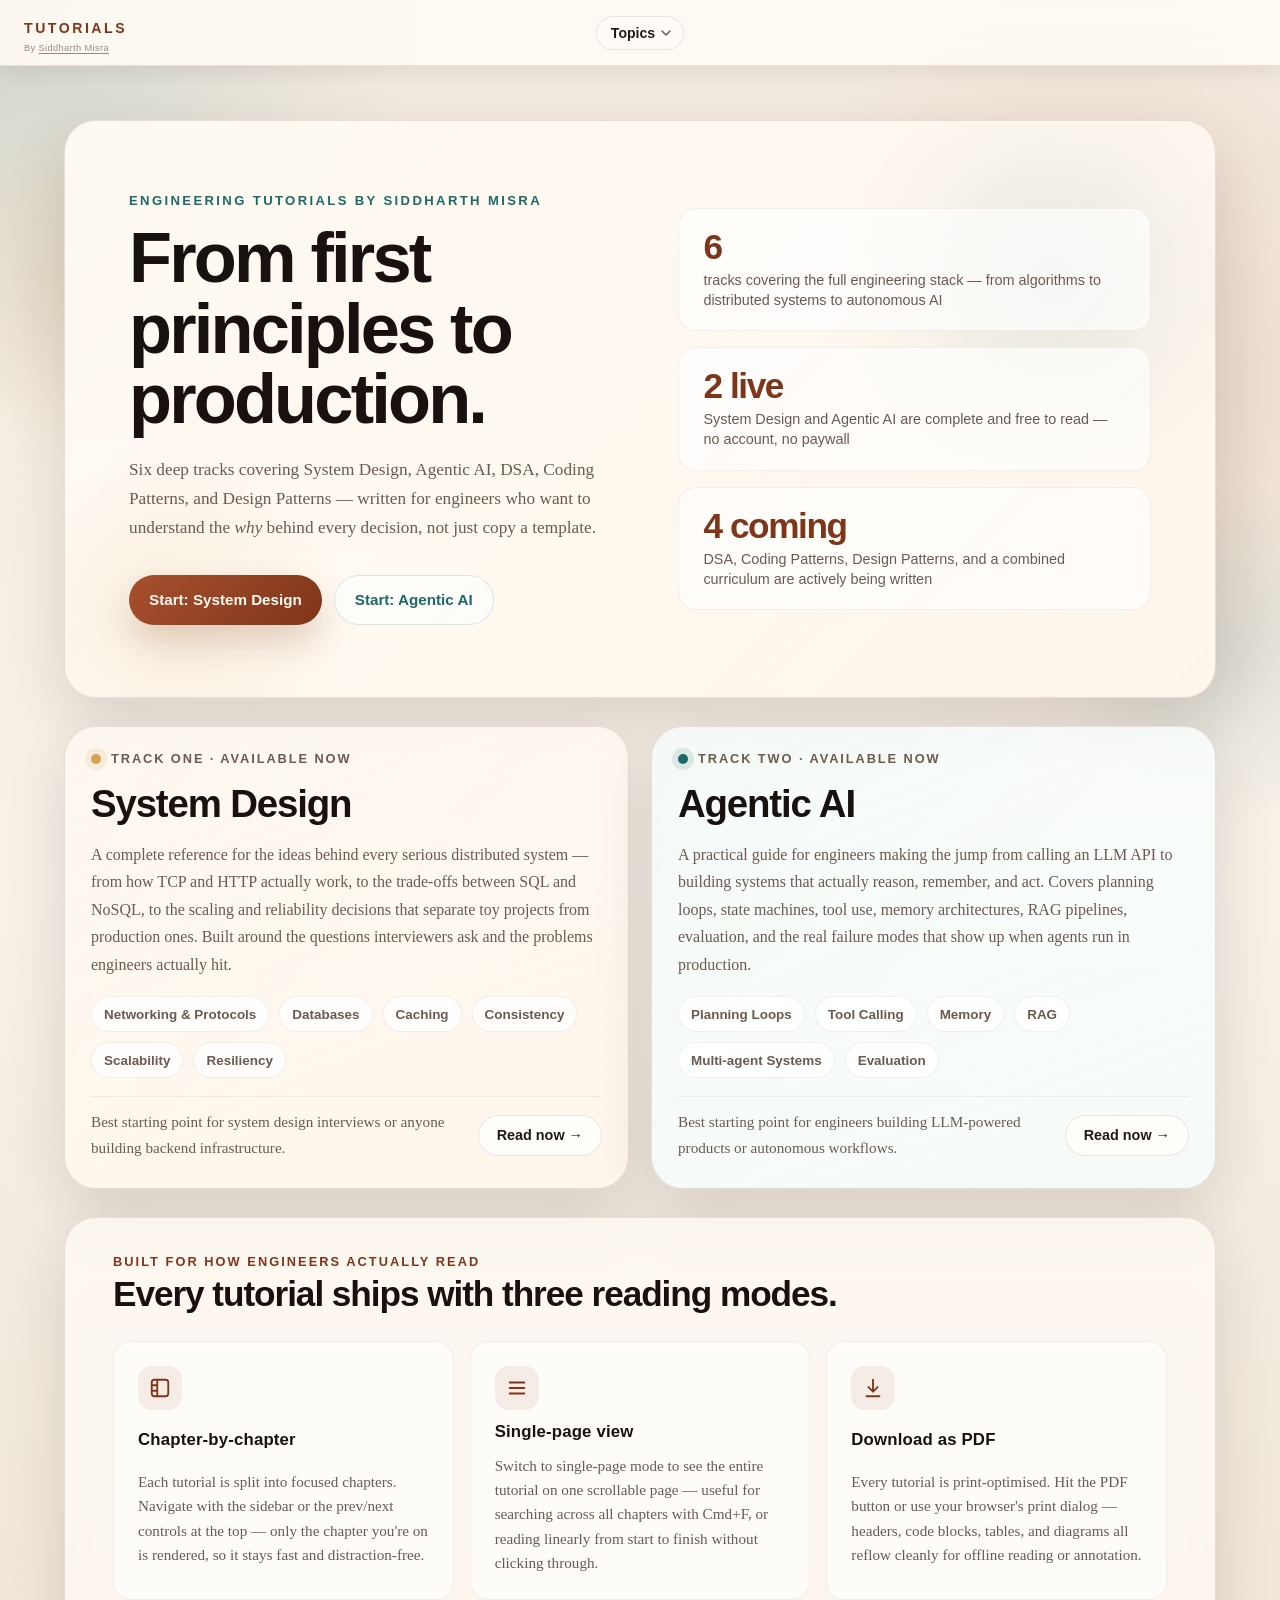
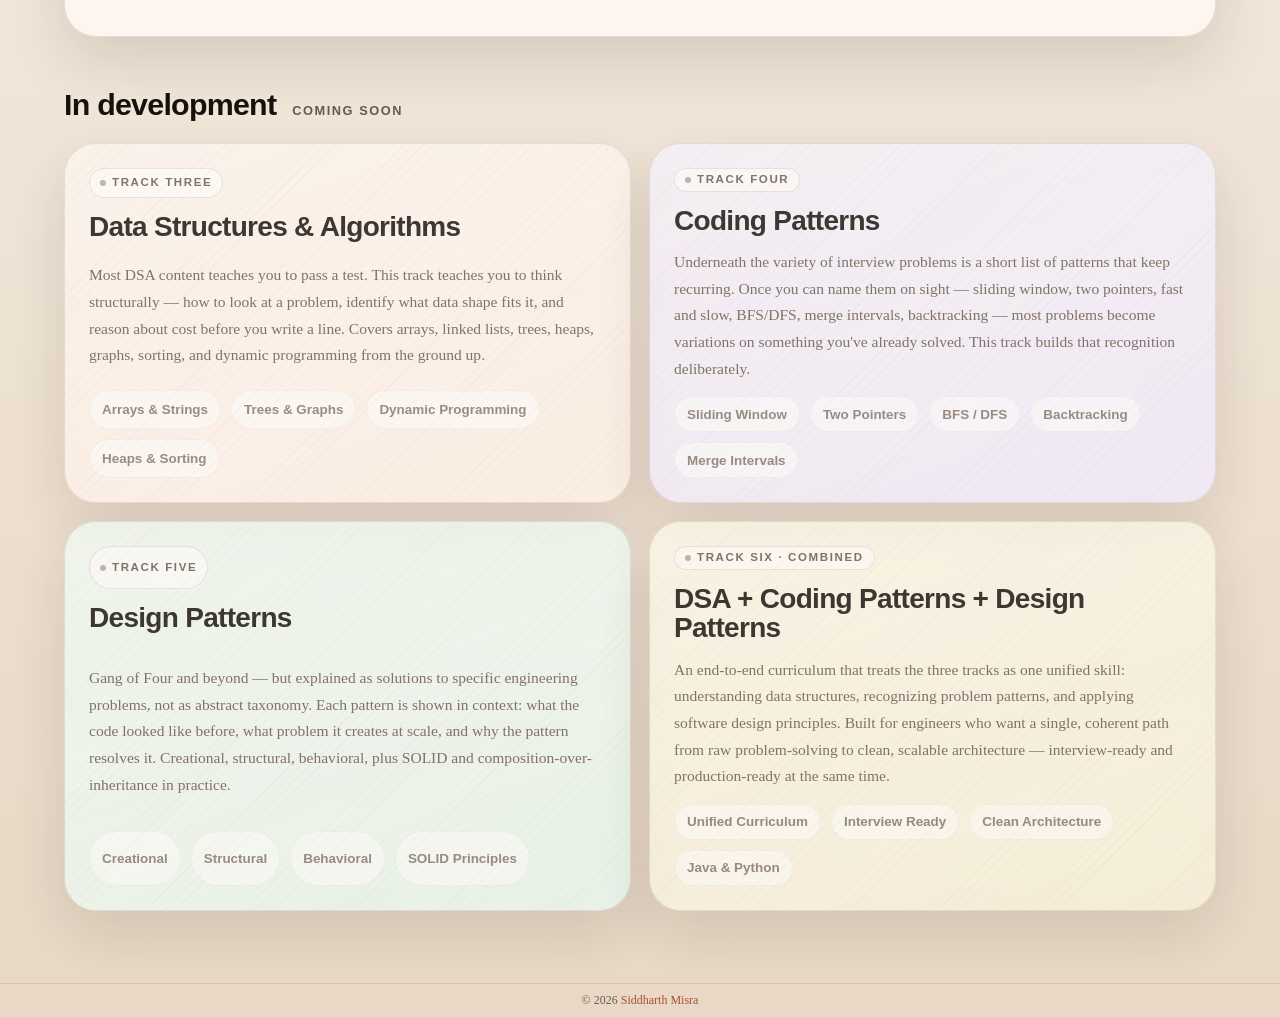
==== commit 78774cca: "improved home" ====
--- a/index.html
+++ b/index.html
@@ -3,7 +3,32 @@
 <head>
   <meta charset="utf-8" />
   <meta name="viewport" content="width=device-width, initial-scale=1" />
-  <title>Tutorials</title>
+  <title>Engineering Tutorials by Siddharth Misra — System Design, Agentic AI, DSA & More</title>
+  <meta name="description" content="Free, in-depth engineering tutorials covering System Design, Agentic AI, Data Structures & Algorithms, Coding Patterns, and Design Patterns. Written by Siddharth Misra for engineers who want to understand the why, not just copy a template." />
+  <meta name="keywords" content="system design tutorial, agentic AI tutorial, DSA tutorial, coding patterns, design patterns, software engineering, distributed systems, LLM agents, interview preparation" />
+  <meta name="author" content="Siddharth Misra" />
+  <meta name="robots" content="index, follow" />
+  <link rel="canonical" href="https://siddharth-misra.github.io/tutorials/" />
+  <meta name="theme-color" content="#a8502f" />
+
+  <!-- Open Graph -->
+  <meta property="og:type" content="website" />
+  <meta property="og:url" content="https://siddharth-misra.github.io/tutorials/" />
+  <meta property="og:title" content="Engineering Tutorials by Siddharth Misra" />
+  <meta property="og:description" content="Free, in-depth engineering tutorials covering System Design, Agentic AI, DSA, Coding Patterns, and Design Patterns. Built for engineers who want to understand the why behind every decision." />
+  <meta property="og:site_name" content="Tutorials by Siddharth Misra" />
+  <meta property="og:image" content="https://siddharth-misra.github.io/tutorials/shared/og-cover.png" />
+  <meta property="og:image:width" content="1200" />
+  <meta property="og:image:height" content="630" />
+  <meta property="og:image:alt" content="Engineering Tutorials by Siddharth Misra — System Design, Agentic AI, DSA & More" />
+
+  <!-- Twitter Card -->
+  <meta name="twitter:card" content="summary_large_image" />
+  <meta name="twitter:title" content="Engineering Tutorials by Siddharth Misra" />
+  <meta name="twitter:description" content="Free, in-depth engineering tutorials covering System Design, Agentic AI, DSA, Coding Patterns, and Design Patterns." />
+  <meta name="twitter:image" content="https://siddharth-misra.github.io/tutorials/shared/og-cover.png" />
+  <meta name="twitter:creator" content="@siddharthmisra" />
+
   <link rel="stylesheet" href="./shared/styles.css" />
   <style>
     :root {
@@ -851,5 +876,35 @@
     &copy; 2026 <a href="https://siddharth-misra.github.io" target="_blank" rel="noopener noreferrer">Siddharth Misra</a>
   </footer>
   <script src="./shared/topbar.js"></script>
+  <script type="application/ld+json">
+  {
+    "@context": "https://schema.org",
+    "@type": "WebSite",
+    "name": "Engineering Tutorials by Siddharth Misra",
+    "url": "https://siddharth-misra.github.io/tutorials/",
+    "description": "Free, in-depth engineering tutorials covering System Design, Agentic AI, Data Structures & Algorithms, Coding Patterns, and Design Patterns.",
+    "author": {
+      "@type": "Person",
+      "name": "Siddharth Misra",
+      "url": "https://siddharth-misra.github.io"
+    },
+    "hasPart": [
+      {
+        "@type": "Course",
+        "name": "System Design",
+        "description": "A complete reference for distributed systems — networking, databases, caching, scalability, and reliability patterns.",
+        "url": "https://siddharth-misra.github.io/tutorials/system-design/systemdesign.html",
+        "provider": { "@type": "Person", "name": "Siddharth Misra" }
+      },
+      {
+        "@type": "Course",
+        "name": "Agentic AI",
+        "description": "A practical guide for engineers building LLM-powered agentic systems with planning loops, tool use, memory, and RAG.",
+        "url": "https://siddharth-misra.github.io/tutorials/agentic-system/agentic-ai.html",
+        "provider": { "@type": "Person", "name": "Siddharth Misra" }
+      }
+    ]
+  }
+  </script>
 </body>
 </html>
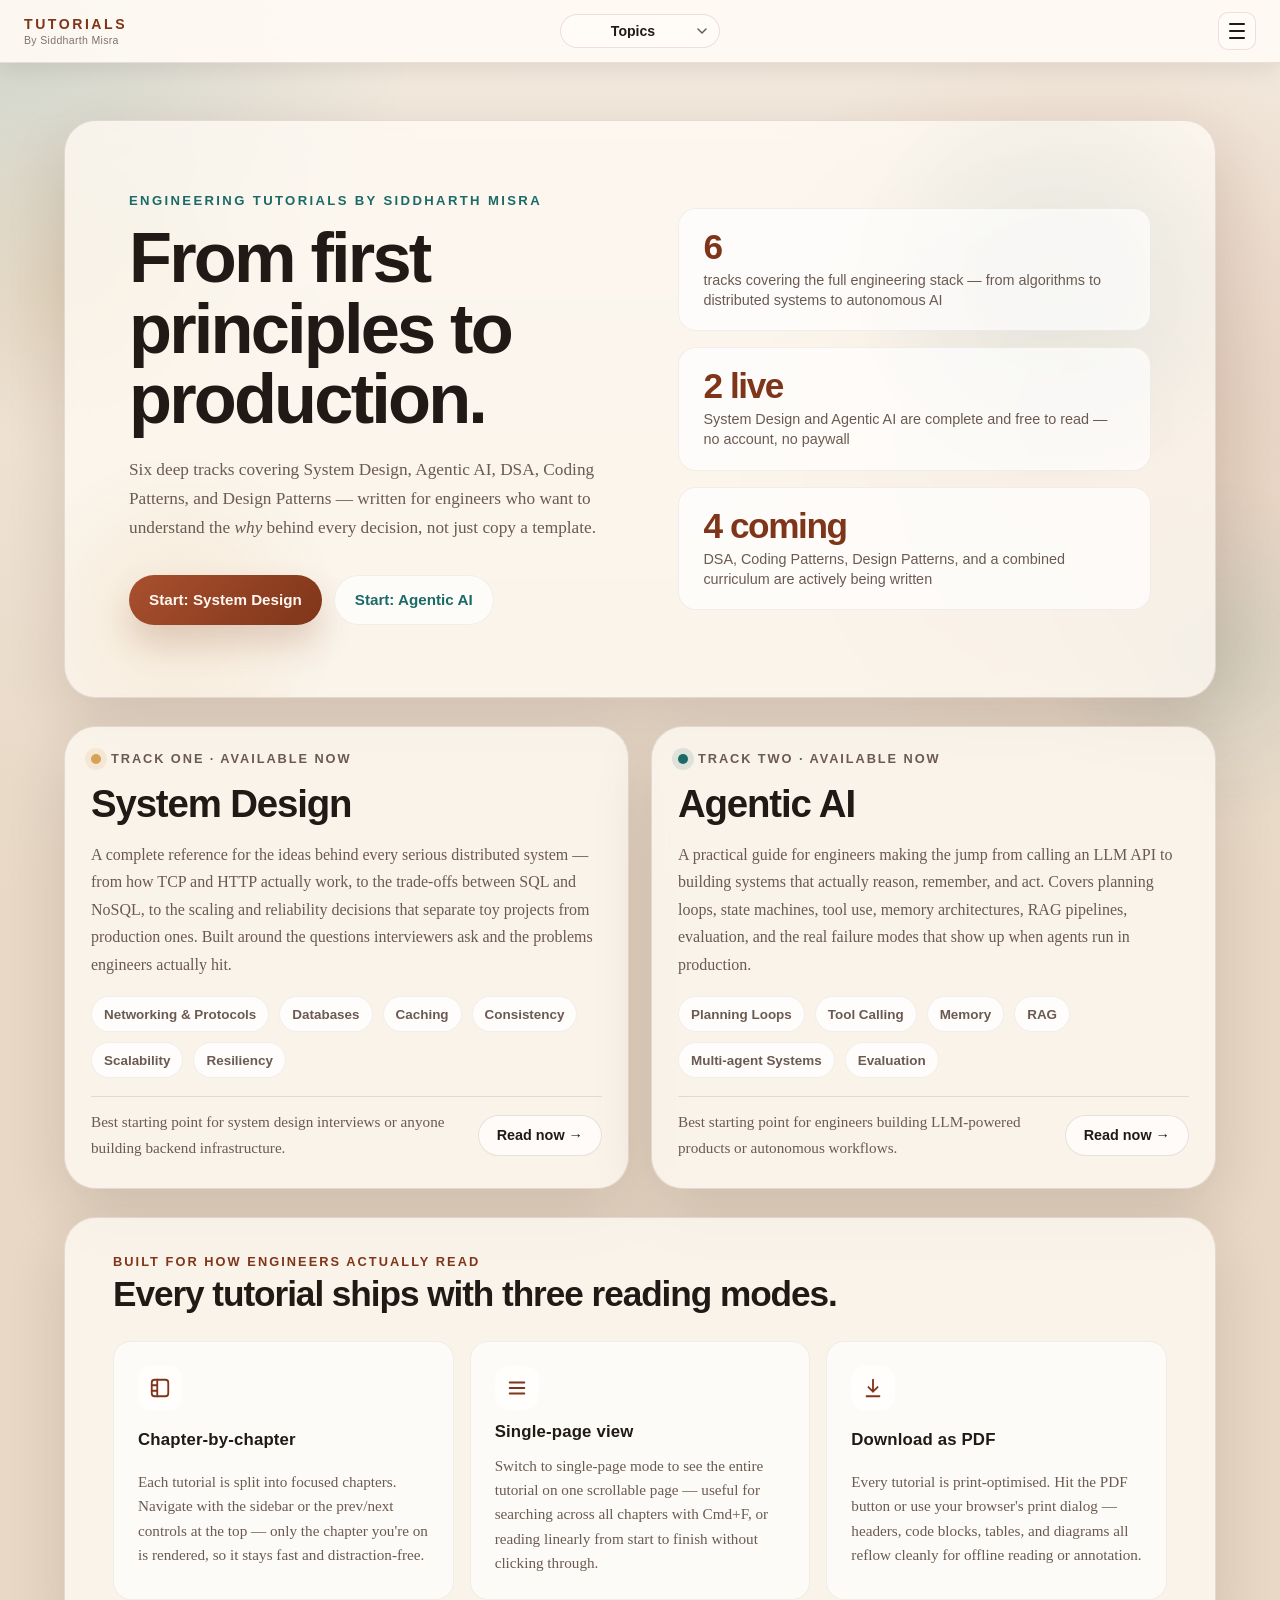
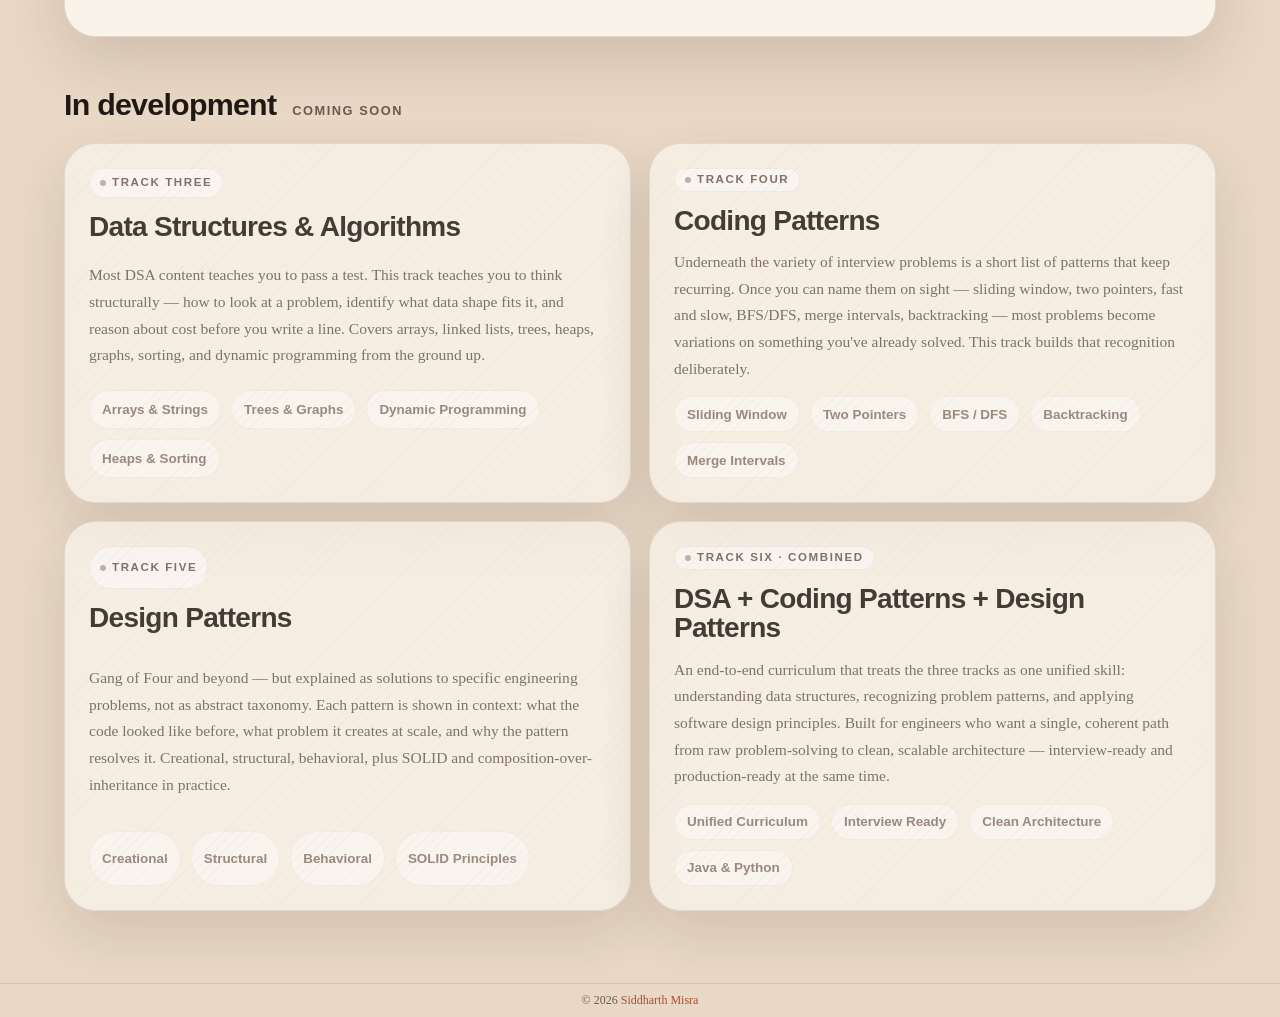
==== commit e9ceee40: "improved home" ====
--- a/index.html
+++ b/index.html
@@ -30,6 +30,7 @@
   <meta name="twitter:creator" content="@siddharthmisra" />
 
   <link rel="stylesheet" href="./shared/styles.css" />
+  <script>var t=localStorage.getItem("atlas-theme");if(t)document.documentElement.dataset.theme=t;</script>
   <style>
     :root {
       --canvas: #f3eadf;
@@ -50,8 +51,32 @@
       --font-body: "Charter", "Iowan Old Style", "Palatino Linotype", "Book Antiqua", Georgia, serif;
       --font-ui: "Avenir Next", "Segoe UI", "Gill Sans", "Trebuchet MS", sans-serif;
       --font-display: "Avenir Next", "Segoe UI", "Gill Sans", "Trebuchet MS", sans-serif;
+      --font-mono: "SFMono-Regular", "Menlo", "Monaco", "Courier New", monospace;
       --body-size: 17.5px;
       --body-leading: 1.72;
+      --surface: rgba(255, 255, 255, 0.68);
+      --surface-border: rgba(101, 61, 42, 0.08);
+      --chip-bg: rgba(255, 255, 255, 0.76);
+      --card-overlay: rgba(255, 255, 255, 0.62);
+    }
+
+    [data-theme="dark"] {
+      --canvas: #130d08;
+      --canvas-deep: #0e0a06;
+      --paper: rgba(24, 18, 13, 0.88);
+      --paper-strong: #1e1711;
+      --ink: #f5f0ea;
+      --muted: #b8a898;
+      --line: rgba(255, 255, 255, 0.08);
+      --clay: #d4855a;
+      --clay-deep: #e09970;
+      --teal: #4db8b4;
+      --gold: #e6b96a;
+      --shadow: 0 22px 60px rgba(0, 0, 0, 0.5);
+      --surface: rgba(255, 255, 255, 0.05);
+      --surface-border: rgba(255, 255, 255, 0.08);
+      --chip-bg: rgba(255, 255, 255, 0.07);
+      --card-overlay: rgba(255, 255, 255, 0.04);
     }
 
     * {
@@ -69,7 +94,7 @@
       background:
         radial-gradient(circle at top left, rgba(27, 106, 103, 0.16), transparent 26rem),
         radial-gradient(circle at 85% 15%, rgba(168, 80, 47, 0.18), transparent 24rem),
-        linear-gradient(180deg, var(--canvas) 0%, #f7f1e8 34%, var(--canvas-deep) 100%);
+        linear-gradient(180deg, var(--canvas) 0%, var(--canvas-deep) 34%, var(--canvas-deep) 100%);
       font-family: var(--font-body);
       font-size: var(--body-size);
       line-height: var(--body-leading);
@@ -139,9 +164,7 @@
       grid-template-columns: 1fr 1fr;
       gap: 0 clamp(40px, 6vw, 80px);
       align-items: center;
-      background:
-        linear-gradient(135deg, rgba(255, 251, 245, 0.92) 0%, rgba(255, 246, 236, 0.98) 100%),
-        linear-gradient(135deg, rgba(213, 162, 87, 0.08), transparent 55%);
+      background: var(--paper);
     }
 
     .hero__copy::before {
@@ -181,8 +204,8 @@
     .hero__stat {
       padding: 20px 24px;
       border-radius: var(--radius-md);
-      background: rgba(255, 255, 255, 0.68);
-      border: 1px solid rgba(101, 61, 42, 0.08);
+      background: var(--surface);
+      border: 1px solid var(--surface-border);
     }
 
     .hero__stat-value {
@@ -250,8 +273,8 @@
     }
 
     .cta--secondary {
-      background: rgba(255, 255, 255, 0.64);
-      border: 1px solid rgba(27, 106, 103, 0.16);
+      background: var(--surface);
+      border: 1px solid var(--surface-border);
       color: var(--teal);
     }
 
@@ -268,7 +291,7 @@
       padding: 20px;
       border-radius: var(--radius-lg);
       background: var(--paper-strong);
-      border: 1px solid rgba(101, 61, 42, 0.08);
+      border: 1px solid var(--surface-border);
     }
 
     .signal::before {
@@ -322,15 +345,11 @@
     }
 
     .track--system {
-      background:
-        linear-gradient(160deg, rgba(255, 251, 245, 0.82) 0%, rgba(255, 246, 236, 0.95) 100%),
-        linear-gradient(135deg, rgba(213, 162, 87, 0.12), transparent 55%);
+      background: var(--paper);
     }
 
     .track--agentic {
-      background:
-        linear-gradient(160deg, rgba(251, 255, 254, 0.82) 0%, rgba(245, 251, 250, 0.95) 100%),
-        linear-gradient(135deg, rgba(27, 106, 103, 0.12), transparent 55%);
+      background: var(--paper);
     }
 
     /* ── Coming Soon tracks ── */
@@ -397,28 +416,11 @@
       pointer-events: none;
     }
 
-    .upcoming-card--dsa {
-      background:
-        linear-gradient(160deg, rgba(255, 249, 245, 0.86) 0%, rgba(255, 241, 232, 0.95) 100%),
-        linear-gradient(135deg, rgba(168, 80, 47, 0.1), transparent 55%);
-    }
-
-    .upcoming-card--patterns {
-      background:
-        linear-gradient(160deg, rgba(248, 245, 255, 0.86) 0%, rgba(240, 235, 255, 0.95) 100%),
-        linear-gradient(135deg, rgba(90, 55, 160, 0.09), transparent 55%);
-    }
-
-    .upcoming-card--design {
-      background:
-        linear-gradient(160deg, rgba(245, 255, 250, 0.86) 0%, rgba(232, 248, 240, 0.95) 100%),
-        linear-gradient(135deg, rgba(30, 120, 80, 0.09), transparent 55%);
-    }
-
+    .upcoming-card--dsa,
+    .upcoming-card--patterns,
+    .upcoming-card--design,
     .upcoming-card--combined {
-      background:
-        linear-gradient(160deg, rgba(255, 252, 240, 0.86) 0%, rgba(248, 242, 220, 0.95) 100%),
-        linear-gradient(135deg, rgba(180, 130, 30, 0.1), transparent 55%);
+      background: var(--paper);
     }
 
     .upcoming-card__badge {
@@ -427,8 +429,8 @@
       gap: 6px;
       padding: 5px 10px;
       border-radius: 999px;
-      border: 1px solid rgba(101, 61, 42, 0.14);
-      background: rgba(255, 255, 255, 0.7);
+      border: 1px solid var(--surface-border);
+      background: var(--surface);
       color: var(--muted);
       font: 700 0.72rem/1 var(--font-ui);
       letter-spacing: 0.14em;
@@ -515,8 +517,8 @@
       min-height: 36px;
       padding: 8px 12px;
       border-radius: 999px;
-      background: rgba(255, 255, 255, 0.76);
-      border: 1px solid rgba(101, 61, 42, 0.08);
+      background: var(--chip-bg);
+      border: 1px solid var(--surface-border);
       color: var(--muted);
       font: 600 0.84rem/1 var(--font-ui);
     }
@@ -528,7 +530,7 @@
       gap: 12px;
       margin-top: auto;
       padding-top: 12px;
-      border-top: 1px solid rgba(101, 61, 42, 0.08);
+      border-top: 1px solid var(--line);
     }
 
     .track__hint {
@@ -543,8 +545,9 @@
       justify-content: center;
       padding: 12px 18px;
       border-radius: 999px;
-      background: #fffefb;
-      border: 1px solid rgba(101, 61, 42, 0.12);
+      background: var(--surface);
+      border: 1px solid var(--line);
+      color: var(--ink);
       text-decoration: none;
       font: 700 0.9rem/1 var(--font-ui);
       white-space: nowrap;
@@ -588,8 +591,8 @@
       gap: 12px;
       padding: 24px;
       border-radius: var(--radius-md);
-      background: rgba(255, 255, 255, 0.62);
-      border: 1px solid rgba(101, 61, 42, 0.08);
+      background: var(--card-overlay);
+      border: 1px solid var(--surface-border);
     }
 
     .feature-card__icon {
@@ -599,7 +602,7 @@
       width: 44px;
       height: 44px;
       border-radius: 14px;
-      background: rgba(168, 80, 47, 0.1);
+      background: var(--surface);
       color: var(--clay-deep);
     }
 
@@ -668,6 +671,115 @@
       .track,
       .path {
         padding: 22px;
+      }
+    }
+
+    @media print {
+      *,
+      *::before,
+      *::after {
+        background: transparent !important;
+        box-shadow: none !important;
+        text-shadow: none !important;
+        animation: none !important;
+      }
+
+      body {
+        background: #fff !important;
+        color: #111;
+        font-size: 11.5pt;
+        line-height: 1.62;
+      }
+
+      .shell {
+        max-width: none;
+        padding: 0;
+      }
+
+      /* Headings never orphan at the bottom of a page */
+      h1, h2, h3, h4 {
+        break-after: avoid;
+        page-break-after: avoid;
+        break-inside: avoid;
+        page-break-inside: avoid;
+        color: #111;
+      }
+
+      h1 + *, h2 + *, h3 + *, h4 + * {
+        break-before: avoid;
+        page-break-before: avoid;
+      }
+
+      /* Each track/card starts on a new page */
+      .track {
+        break-before: page;
+        page-break-before: always;
+        border: 1px solid #ccc;
+        border-radius: 0;
+      }
+
+      .track:first-of-type {
+        break-before: auto;
+        page-break-before: auto;
+      }
+
+      .hero__actions,
+      .cta,
+      .track__link,
+      .chip-row {
+        display: none !important;
+      }
+
+      .hero__copy {
+        display: block;
+        border: 0;
+        border-radius: 0;
+      }
+
+      .hero__stats,
+      .signal {
+        display: none !important;
+      }
+
+      .tracks {
+        display: block;
+      }
+
+      .upcoming-card {
+        break-inside: avoid;
+        page-break-inside: avoid;
+        border: 1px solid #ccc;
+        border-radius: 0;
+      }
+
+      .upcoming-card::after {
+        display: none;
+      }
+
+      .features {
+        border: 1px solid #ccc;
+        border-radius: 0;
+      }
+
+      .features__grid {
+        display: block;
+      }
+
+      .feature-card {
+        border: 0;
+        border-bottom: 1px solid #ddd;
+        border-radius: 0;
+        padding: 12px 0;
+      }
+
+      a {
+        color: inherit;
+        text-decoration: none;
+      }
+
+      p, li {
+        orphans: 3;
+        widows: 3;
       }
     }
   </style>
@@ -677,16 +789,13 @@
     <!-- BEGIN_SHARED_TOPBAR -->
 <nav class="atlas-topbar" data-unified-topbar="home" aria-label="Tutorials navigation">
   <div class="atlas-topbar__left">
-    <div class="atlas-topbar__brand">
-      <a href="./index.html" style="text-decoration:none;color:inherit;"><span class="atlas-topbar__brand-title">Tutorials</span></a>
-      <span class="atlas-topbar__byline">By <a href="https://siddharth-misra.github.io" target="_blank" rel="noopener noreferrer" style="color:inherit;text-decoration:underline;text-underline-offset:2px;text-decoration-thickness:1px;">Siddharth Misra</a></span>
-    </div>
+    <a class="atlas-topbar__brand" href="./index.html"><span class="atlas-topbar__brand-title">Tutorials</span><span class="atlas-topbar__byline">By Siddharth Misra</span></a>
   </div>
   <div class="atlas-topbar__center">
     <div class="atlas-topbar__nav-menu" data-nav-menu>
       <button class="atlas-topbar__nav-btn" type="button" aria-label="Tutorial topics" aria-expanded="false" aria-haspopup="true" data-nav-btn>
-        Topics
-        <svg width="10" height="6" viewBox="0 0 10 6" fill="none" aria-hidden="true">
+        <span>Topics</span>
+        <svg width="10" height="6" viewBox="0 0 10 6" fill="none" aria-hidden="true" style="flex-shrink:0">
           <path d="M1 1l4 4 4-4" stroke="currentColor" stroke-width="1.5" stroke-linecap="round" stroke-linejoin="round"/>
         </svg>
       </button>
@@ -697,6 +806,20 @@
     </div>
   </div>
   <div class="atlas-topbar__right">
+    <div class="atlas-topbar__menu" data-topbar-menu>
+      <button class="atlas-topbar__menu-btn" type="button" aria-label="Options" aria-expanded="false" aria-haspopup="true" data-topbar-menu-btn>
+        <span></span>
+        <span></span>
+        <span></span>
+      </button>
+      <div class="atlas-topbar__dropdown" data-topbar-dropdown>
+        <button class="atlas-topbar__dropdown-item" type="button" data-theme-toggle>
+          <svg class="atlas-topbar__theme-icon atlas-topbar__theme-icon--sun" width="14" height="14" viewBox="0 0 24 24" fill="none" aria-hidden="true" style="margin-right:8px;flex-shrink:0"><circle cx="12" cy="12" r="4" stroke="currentColor" stroke-width="1.8"/><path d="M12 2v2M12 20v2M4.22 4.22l1.42 1.42M18.36 18.36l1.42 1.42M2 12h2M20 12h2M4.22 19.78l1.42-1.42M18.36 5.64l1.42-1.42" stroke="currentColor" stroke-width="1.8" stroke-linecap="round"/></svg>
+          <svg class="atlas-topbar__theme-icon atlas-topbar__theme-icon--moon" width="14" height="14" viewBox="0 0 24 24" fill="none" aria-hidden="true" style="margin-right:8px;flex-shrink:0"><path d="M21 12.79A9 9 0 1 1 11.21 3 7 7 0 0 0 21 12.79z" stroke="currentColor" stroke-width="1.8" stroke-linecap="round" stroke-linejoin="round"/></svg>
+          <span data-theme-label>Light Mode</span>
+        </button>
+      </div>
+    </div>
   </div>
 </nav>
 <!-- END_SHARED_TOPBAR -->
--- a/shared/styles.css
+++ b/shared/styles.css
@@ -23,6 +23,52 @@
   --body-size: 17.5px;
   --body-leading: 1.72;
   --max-width: 80ch;
+  --topbar-bg: rgba(255, 251, 245, 0.92);
+  --topbar-border: rgba(101, 61, 42, 0.14);
+  --topbar-shadow: 0 4px 24px rgba(42, 24, 16, 0.1);
+  --dropdown-bg: rgba(255, 251, 245, 0.97);
+  --body-bg-start: #f2e7d8;
+  --body-bg-mid: #f7f2e9;
+  --body-bg-end: #efe5d8;
+  --pre-bg: #fbf6ee;
+  --thead-bg: #f3e8da;
+  --btn-bg: rgba(255, 255, 255, 0.42);
+  --btn-bg-hover: rgba(255, 255, 255, 0.82);
+  --btn-border: rgba(127, 53, 25, 0.14);
+  --btn-border-hover: rgba(127, 53, 25, 0.28);
+  --item-hover-bg: rgba(168, 80, 47, 0.08);
+  --item-active-bg: rgba(168, 80, 47, 0.12);
+  --item-active-color: #7f3519;
+  --divider: rgba(101, 61, 42, 0.12);
+}
+
+[data-theme="dark"] {
+  --paper: #1a1410;
+  --card: #1e1812;
+  --ink: #f5f0ea;
+  --muted: #b8a898;
+  --line: #3a2e24;
+  --accent: #d4855a;
+  --accent-soft: #2e1c10;
+  --code-bg: #261d16;
+  --shadow: 0 20px 48px rgba(0, 0, 0, 0.5);
+  --topbar-bg: rgba(18, 13, 10, 0.96);
+  --topbar-border: rgba(255, 255, 255, 0.07);
+  --topbar-shadow: 0 4px 24px rgba(0, 0, 0, 0.4);
+  --dropdown-bg: rgba(24, 18, 13, 0.99);
+  --body-bg-start: #130d08;
+  --body-bg-mid: #1a1310;
+  --body-bg-end: #16100c;
+  --pre-bg: #1e1711;
+  --thead-bg: #261d16;
+  --btn-bg: rgba(255, 255, 255, 0.07);
+  --btn-bg-hover: rgba(255, 255, 255, 0.13);
+  --btn-border: rgba(255, 255, 255, 0.1);
+  --btn-border-hover: rgba(255, 255, 255, 0.22);
+  --item-hover-bg: rgba(212, 133, 90, 0.12);
+  --item-active-bg: rgba(212, 133, 90, 0.18);
+  --item-active-color: #e09970;
+  --divider: rgba(255, 255, 255, 0.07);
 }
 
 * {
@@ -38,7 +84,7 @@
   color: var(--ink);
   background:
     radial-gradient(circle at top left, rgba(156, 79, 44, 0.12), transparent 30rem),
-    linear-gradient(180deg, #f2e7d8 0%, #f7f2e9 16%, #efe5d8 100%);
+    linear-gradient(180deg, var(--body-bg-start) 0%, var(--body-bg-mid) 16%, var(--body-bg-end) 100%);
   font-family: var(--font-body);
   font-size: var(--body-size);
   line-height: var(--body-leading);
@@ -71,11 +117,11 @@
   align-items: center;
   gap: 12px;
   padding: 12px 24px;
-  border-bottom: 1px solid rgba(101, 61, 42, 0.14);
-  background: rgba(255, 251, 245, 0.92);
+  border-bottom: 1px solid var(--topbar-border);
+  background: var(--topbar-bg);
   -webkit-backdrop-filter: blur(20px);
   backdrop-filter: blur(20px);
-  box-shadow: 0 4px 24px rgba(42, 24, 16, 0.1);
+  box-shadow: var(--topbar-shadow);
 }
 
 .atlas-topbar__left {
@@ -111,7 +157,7 @@
   flex-direction: column;
   -webkit-align-items: flex-start;
   align-items: flex-start;
-  gap: 2px;
+  gap: 4px;
 }
 
 .atlas-topbar__brand-title {
@@ -122,11 +168,11 @@
 }
 
 .atlas-topbar__byline {
-  font: 400 0.58rem/1 var(--font-ui, "Avenir Next", "Segoe UI", sans-serif);
-  letter-spacing: 0.04em;
+  font: 400 0.66rem/1 var(--font-ui, "Avenir Next", "Segoe UI", sans-serif);
+  letter-spacing: 0.03em;
   text-transform: none;
   color: var(--muted);
-  opacity: 0.7;
+  opacity: 0.85;
   white-space: nowrap;
 }
 
@@ -139,21 +185,31 @@
   display: inline-flex;
   align-items: center;
   gap: 6px;
+  width: 160px;
   min-height: 34px;
   padding: 6px 12px 6px 14px;
-  border: 1px solid rgba(127, 53, 25, 0.12);
+  border: 1px solid var(--btn-border);
   border-radius: 999px;
-  background: rgba(255, 255, 255, 0.42);
-  color: var(--ink, #211915);
+  background: var(--btn-bg);
+  color: var(--ink);
   font: 600 0.88rem/1 var(--font-ui, "Avenir Next", "Segoe UI", sans-serif);
   cursor: pointer;
   transition: transform 160ms ease, background 160ms ease, border-color 160ms ease, color 160ms ease;
+  overflow: hidden;
+}
+
+.atlas-topbar__nav-btn > :not(svg) {
+  overflow: hidden;
+  text-overflow: ellipsis;
+  white-space: nowrap;
+  flex: 1;
+  min-width: 0;
 }
 
 .atlas-topbar__nav-btn:hover {
   transform: translateY(-1px);
-  background: rgba(255, 255, 255, 0.76);
-  border-color: rgba(127, 53, 25, 0.26);
+  background: var(--btn-bg-hover);
+  border-color: var(--btn-border-hover);
 }
 
 .atlas-topbar__nav-btn.is-active {
@@ -179,12 +235,12 @@
   top: calc(100% + 10px);
   min-width: 200px;
   padding: 6px;
-  border: 1px solid rgba(101, 61, 42, 0.14);
+  border: 1px solid var(--topbar-border);
   border-radius: 16px;
-  background: rgba(255, 251, 245, 0.97);
+  background: var(--dropdown-bg);
   -webkit-backdrop-filter: blur(20px);
   backdrop-filter: blur(20px);
-  box-shadow: 0 16px 40px rgba(42, 24, 16, 0.14);
+  box-shadow: 0 16px 40px rgba(0, 0, 0, 0.18);
   z-index: 200;
   opacity: 0;
   pointer-events: none;
@@ -233,22 +289,22 @@
 
 .atlas-topbar__nav-item:hover,
 .atlas-topbar__dropdown-item:hover {
-  background: rgba(168, 80, 47, 0.08);
-  color: var(--clay-deep, #7f3519);
+  background: var(--item-hover-bg);
+  color: var(--item-active-color);
   text-decoration: none;
 }
 
 .atlas-topbar__nav-item.is-current,
 .atlas-topbar__dropdown-item.is-active {
-  background: rgba(168, 80, 47, 0.12);
-  color: var(--clay-deep, #7f3519);
+  background: var(--item-active-bg);
+  color: var(--item-active-color);
   font-weight: 700;
 }
 
 .atlas-topbar__dropdown-divider {
   margin: 5px 8px;
   border: none;
-  border-top: 1px solid rgba(101, 61, 42, 0.12);
+  border-top: 1px solid var(--divider);
 }
 
 .atlas-topbar__chapter-nav {
@@ -265,17 +321,17 @@
   width: 34px;
   height: 34px;
   padding: 0;
-  border: 1px solid rgba(127, 53, 25, 0.14);
+  border: 1px solid var(--btn-border);
   border-radius: 10px;
-  background: rgba(255, 255, 255, 0.42);
-  color: var(--ink, #211915);
+  background: var(--btn-bg);
+  color: var(--ink);
   cursor: pointer;
   transition: background 160ms ease, border-color 160ms ease, opacity 160ms ease;
 }
 
 .atlas-topbar__chapter-btn:hover:not(:disabled) {
-  background: rgba(255, 255, 255, 0.82);
-  border-color: rgba(127, 53, 25, 0.28);
+  background: var(--btn-bg-hover);
+  border-color: var(--btn-border-hover);
 }
 
 .atlas-topbar__chapter-btn:disabled {
@@ -292,17 +348,17 @@
   width: 38px;
   height: 38px;
   padding: 0;
-  border: 1px solid rgba(127, 53, 25, 0.14);
+  border: 1px solid var(--btn-border);
   border-radius: 10px;
-  background: rgba(255, 255, 255, 0.42);
+  background: var(--btn-bg);
   cursor: pointer;
   transition: background 160ms ease, border-color 160ms ease;
 }
 
 .atlas-topbar__menu-btn:hover,
 .atlas-topbar__menu-btn[aria-expanded="true"] {
-  background: rgba(255, 255, 255, 0.82);
-  border-color: rgba(127, 53, 25, 0.28);
+  background: var(--btn-bg-hover);
+  border-color: var(--btn-border-hover);
 }
 
 .atlas-topbar__menu-btn span {
@@ -313,9 +369,12 @@
   background: var(--ink, #211915);
 }
 
-h1, h2, h3, h4 {
-  scroll-margin-top: 92px;
-}
+/* Show sun in dark mode, moon in light mode */
+.atlas-topbar__theme-icon--sun { display: none; }
+.atlas-topbar__theme-icon--moon { display: block; }
+
+[data-theme="dark"] .atlas-topbar__theme-icon--sun { display: block; }
+[data-theme="dark"] .atlas-topbar__theme-icon--moon { display: none; }
 
 .has-atlas-topbar .sidebar {
   top: 92px;
@@ -407,9 +466,9 @@
   display: inline-flex;
   align-items: center;
   justify-content: center;
-  border: 1px solid rgba(156, 79, 44, 0.22);
+  border: 1px solid var(--btn-border);
   border-radius: 999px;
-  background: rgba(255, 253, 249, 0.88);
+  background: var(--btn-bg);
   color: var(--ink);
   padding: 12px 16px;
   font: 600 0.95rem/1.1 var(--font-ui);
@@ -420,8 +479,8 @@
 
 .button:hover {
   transform: translateY(-1px);
-  border-color: rgba(156, 79, 44, 0.42);
-  background: #fffdf9;
+  border-color: var(--btn-border-hover);
+  background: var(--btn-bg-hover);
 }
 
 .layout {
@@ -429,7 +488,7 @@
   grid-template-columns: minmax(260px, 300px) minmax(0, 1fr);
   gap: 0;
   align-items: start;
-  border: 1px solid rgba(156, 79, 44, 0.12);
+  border: 1px solid var(--line);
   border-radius: var(--radius);
   background: var(--card);
   box-shadow: var(--shadow);
@@ -443,8 +502,8 @@
   max-height: calc(100vh - 48px);
   overflow-y: auto;
   padding: 20px 16px;
-  border-right: 1px solid rgba(156, 79, 44, 0.12);
-  background: rgba(255, 253, 249, 0.82);
+  border-right: 1px solid var(--line);
+  background: var(--card);
 }
 
 .sidebar h2 {
@@ -488,7 +547,7 @@
 .toc-list a:hover,
 .toc-list a.is-active {
   background: var(--accent-soft);
-  color: #6f3417;
+  color: var(--item-active-color);
 }
 
 .document {
@@ -496,7 +555,7 @@
 }
 
 .article {
-  max-width: 90ch;
+  max-width: 74ch;
   margin: 0 auto;
   padding: 40px clamp(20px, 3vw, 48px);
   border: 0;
@@ -511,11 +570,11 @@
 
 .section-chapter {
   padding-top: 18px;
-  border-top: 2px solid rgba(156, 79, 44, 0.12);
+  border-top: 2px solid var(--line);
 }
 
 h1, h2, h3, h4 {
-  color: #17120f;
+  color: var(--ink);
   line-height: 1.12;
   scroll-margin-top: 92px;
 }
@@ -547,7 +606,7 @@
   margin: 18px 0 10px;
   font: 700 1.04rem/1.35 var(--font-ui);
   letter-spacing: 0.01em;
-  color: #5b4538;
+  color: var(--muted);
 }
 
 p, li {
@@ -575,7 +634,8 @@
   padding: 18px 20px;
   border-left: 4px solid var(--accent);
   border-radius: 18px;
-  background: linear-gradient(180deg, rgba(156, 79, 44, 0.06), rgba(156, 79, 44, 0.03));
+  background: var(--accent-soft);
+  opacity: 0.9;
 }
 
 blockquote .section {
@@ -600,8 +660,8 @@
   margin-bottom: 8px;
   padding: 4px 9px;
   border-radius: 999px;
-  background: #201a17;
-  color: #fff8ef;
+  background: var(--ink);
+  color: var(--paper);
   font: 700 0.8rem/1.1 var(--font-ui);
   letter-spacing: 0.07em;
   text-transform: uppercase;
@@ -611,10 +671,10 @@
   margin: 0;
   padding: 18px 18px 20px;
   overflow-x: auto;
-  border: 1px solid rgba(156, 79, 44, 0.12);
+  border: 1px solid var(--line);
   border-radius: 18px;
-  background: #fbf6ee;
-  box-shadow: inset 0 1px 0 rgba(255, 255, 255, 0.8);
+  background: var(--pre-bg);
+  box-shadow: inset 0 1px 0 rgba(255, 255, 255, 0.06);
   font: 0.94rem/1.6 var(--font-mono);
 }
 
@@ -633,10 +693,10 @@
 .diagram-figure {
   margin: 22px 0 24px;
   padding: 16px;
-  border: 1px solid rgba(156, 79, 44, 0.14);
+  border: 1px solid var(--line);
   border-radius: 22px;
-  background: linear-gradient(180deg, rgba(255, 253, 249, 0.98), rgba(239, 224, 212, 0.52));
-  box-shadow: inset 0 1px 0 rgba(255, 255, 255, 0.85);
+  background: var(--card);
+  box-shadow: inset 0 1px 0 rgba(255, 255, 255, 0.06);
 }
 
 .diagram-figure img {
@@ -669,13 +729,13 @@
 }
 
 thead th {
-  background: #f3e8da;
+  background: var(--thead-bg);
   font: 700 0.94rem/1.3 var(--font-ui);
   letter-spacing: 0.02em;
 }
 
 tbody tr:nth-child(even) td {
-  background: rgba(243, 232, 218, 0.32);
+  background: var(--accent-soft);
 }
 
 .section-toc ol {
@@ -693,8 +753,8 @@
   display: inline-flex;
   border-radius: 999px;
   padding: 2px;
-  border: 1px solid rgba(156, 79, 44, 0.22);
-  background: rgba(255, 253, 249, 0.82);
+  border: 1px solid var(--btn-border);
+  background: var(--btn-bg);
   gap: 4px;
 }
 
@@ -706,14 +766,14 @@
 }
 
 .button--view:hover {
-  border-color: rgba(156, 79, 44, 0.25);
-  background: rgba(239, 224, 212, 0.72);
+  border-color: var(--btn-border-hover);
+  background: var(--accent-soft);
 }
 
 .button--view.is-active {
-  border-color: rgba(156, 79, 44, 0.35);
+  border-color: var(--btn-border);
   background: var(--accent-soft);
-  color: #6f3417;
+  color: var(--item-active-color);
 }
 
 .chapter-controls {
@@ -723,10 +783,10 @@
   gap: 12px;
   margin: 0 auto 14px;
   padding: 10px 12px;
-  border: 1px solid rgba(156, 79, 44, 0.12);
+  border: 1px solid var(--line);
   border-radius: 16px;
-  background: rgba(255, 253, 249, 0.86);
-  box-shadow: 0 8px 28px rgba(38, 24, 17, 0.08);
+  background: var(--card);
+  box-shadow: var(--shadow);
 }
 
 .chapter-controls[hidden] {
@@ -770,7 +830,7 @@
   padding: 10px;
   border-radius: 14px;
   box-shadow: none;
-  background: rgba(255, 253, 249, 0.94);
+  background: var(--card);
   display: flex;
   flex-direction: column;
   gap: 10px;
@@ -818,7 +878,7 @@
     position: static;
     max-height: none;
     border-right: 0;
-    border-bottom: 1px solid rgba(156, 79, 44, 0.12);
+    border-bottom: 1px solid var(--line);
   }
 }
 
@@ -883,7 +943,7 @@
 
 @page {
   size: A4;
-  margin: 13mm 12mm 15mm;
+  margin: 18mm 18mm 20mm;
 }
 
 @media print {
@@ -891,16 +951,35 @@
     --ink: #111;
     --muted: #444;
     --line: #cfcfcf;
-  }
-
-  body {
-    background: #fff;
-    color: #111;
-    font-size: 11pt;
-    line-height: 1.55;
+    --accent: #555;
+    --accent-soft: transparent;
+    --code-bg: #f0f0f0;
+    --pre-bg: #f5f5f5;
+    --thead-bg: #ebebeb;
+    --card: #fff;
+    --paper: #fff;
+    --shadow: none;
+  }
+
+  *,
+  *::before,
+  *::after {
+    background: transparent !important;
+    box-shadow: none !important;
+    text-shadow: none !important;
     -webkit-print-color-adjust: exact;
     print-color-adjust: exact;
   }
+
+  body {
+    background: #fff !important;
+    color: #111;
+    font-family: "Palatino Linotype", "Book Antiqua", Georgia, serif;
+    font-size: 11.5pt;
+    line-height: 1.62;
+  }
+
+  tbody tr:nth-child(even) td { background: #f7f7f7 !important; }
 
   .app-shell {
     max-width: none;
@@ -909,7 +988,10 @@
 
   .site-nav,
   .masthead,
-  .sidebar {
+  .sidebar,
+  .chapter-controls,
+  .view-switch,
+  .actions {
     display: none !important;
   }
 
@@ -924,32 +1006,45 @@
   .layout,
   .document {
     display: block;
+    border: 0;
+    border-radius: 0;
   }
 
   .section + .section {
     margin-top: 18px;
   }
 
+  h1, h2, h3, h4 {
+    font-family: "Avenir Next", "Segoe UI", "Gill Sans", "Trebuchet MS", sans-serif;
+    color: #111;
+    break-after: avoid;
+    page-break-after: avoid;
+    break-inside: avoid;
+    page-break-inside: avoid;
+  }
+
   h1 {
-    font-size: 24pt;
-    line-height: 1.02;
+    font-size: 22pt;
+    line-height: 1.05;
   }
 
   h2 {
-    font-size: 16pt;
-    line-height: 1.14;
+    font-size: 15pt;
+    line-height: 1.16;
   }
 
   h3 {
-    font-size: 12.5pt;
-    line-height: 1.24;
+    font-size: 12pt;
+    line-height: 1.26;
   }
 
   h4 {
-    font-size: 10.8pt;
-    line-height: 1.3;
-  }
-
+    font-size: 10.5pt;
+    line-height: 1.32;
+    color: #444;
+  }
+
+  /* Each chapter section starts on a new page */
   .section-chapter {
     margin-top: 0;
     padding-top: 0;
@@ -963,23 +1058,18 @@
     page-break-before: auto;
   }
 
+  /* Chapter headings break before but never orphan at the bottom of a page */
   h2[id^="chapter-"] {
     break-before: page;
     page-break-before: always;
-    break-after: avoid-page;
+    break-after: avoid;
     page-break-after: avoid;
     padding-top: 0;
   }
 
-  h2, h3, h4 {
-    break-after: avoid;
-    page-break-after: avoid;
-  }
-
-  h2[id^="chapter-"] + *,
-  h3 + *,
-  h4 + * {
-    break-before: avoid-page;
+  /* Element immediately after a heading cannot be the first thing on a new page */
+  h1 + *, h2 + *, h3 + *, h4 + * {
+    break-before: avoid;
     page-break-before: avoid;
   }
 
@@ -1001,7 +1091,7 @@
   img,
   svg,
   tr {
-    break-inside: avoid-page;
+    break-inside: avoid;
     page-break-inside: avoid;
   }
 
@@ -1009,13 +1099,30 @@
     overflow: visible;
     white-space: pre-wrap;
     word-break: break-word;
-    background: #fafafa;
-    box-shadow: none;
-    font-size: 9.4pt;
+    background: #f5f5f5 !important;
+    border: 1px solid #ddd;
+    font-family: "SFMono-Regular", Menlo, Monaco, "Courier New", monospace;
+    font-size: 9pt;
+    line-height: 1.5;
+    border-radius: 0;
+  }
+
+  code {
+    font-family: "SFMono-Regular", Menlo, Monaco, "Courier New", monospace;
+    font-size: 0.88em;
+    background: #f0f0f0 !important;
+    border-radius: 0;
   }
 
   table {
+    font-family: "Palatino Linotype", "Book Antiqua", Georgia, serif;
     font-size: 10pt;
+  }
+
+  thead th {
+    font-family: "Avenir Next", "Segoe UI", "Gill Sans", "Trebuchet MS", sans-serif;
+    background: #ebebeb !important;
+    color: #111;
   }
 
   thead {
@@ -1032,8 +1139,17 @@
 
   .code-label {
     border: 1px solid #000;
-    background: transparent;
+    background: transparent !important;
     color: #000;
+  }
+
+  blockquote {
+    border-left: 3px solid #888;
+    padding: 10px 16px;
+    margin: 14px 0;
+    color: #333;
+    font-style: italic;
+    border-radius: 0;
   }
 
   .section-toc ol {
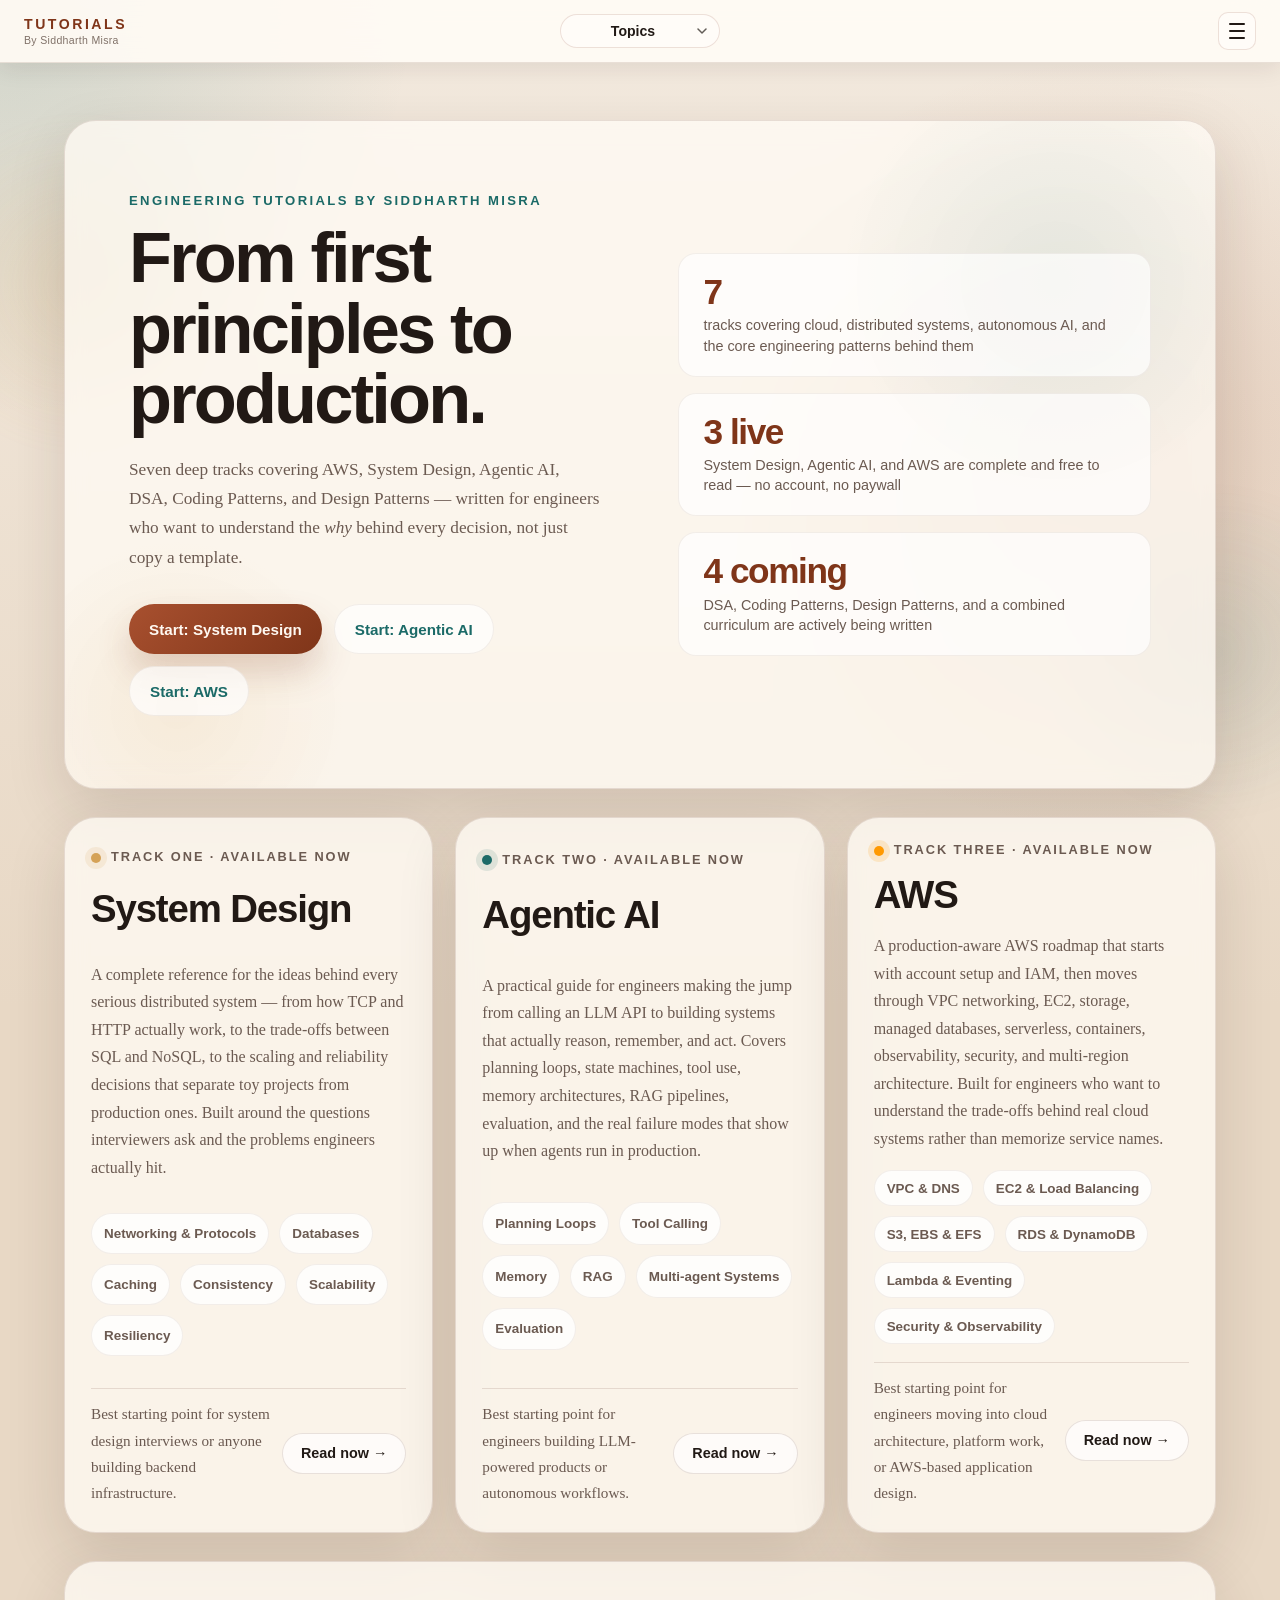
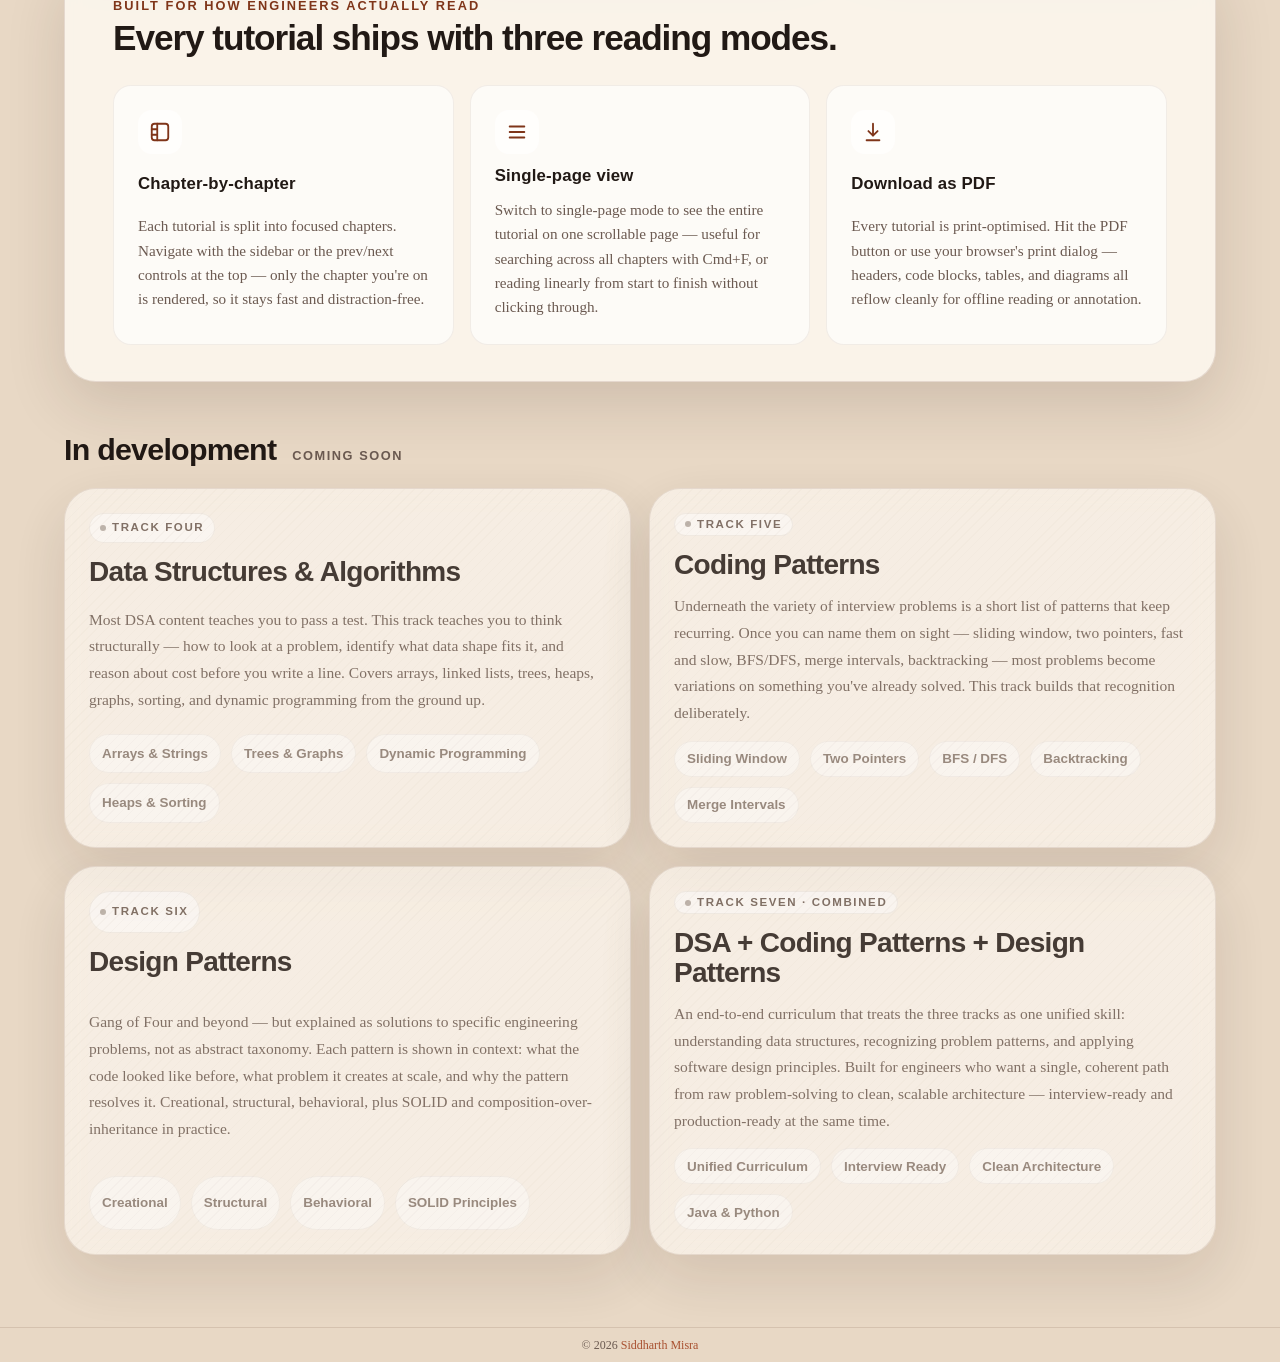
==== commit 9211740a: "aws" ====
--- a/index.html
+++ b/index.html
@@ -3,9 +3,9 @@
 <head>
   <meta charset="utf-8" />
   <meta name="viewport" content="width=device-width, initial-scale=1" />
-  <title>Engineering Tutorials by Siddharth Misra — System Design, Agentic AI, DSA & More</title>
-  <meta name="description" content="Free, in-depth engineering tutorials covering System Design, Agentic AI, Data Structures & Algorithms, Coding Patterns, and Design Patterns. Written by Siddharth Misra for engineers who want to understand the why, not just copy a template." />
-  <meta name="keywords" content="system design tutorial, agentic AI tutorial, DSA tutorial, coding patterns, design patterns, software engineering, distributed systems, LLM agents, interview preparation" />
+  <title>Engineering Tutorials by Siddharth Misra — AWS, System Design, Agentic AI, DSA & More</title>
+  <meta name="description" content="Free, in-depth engineering tutorials covering AWS, System Design, Agentic AI, Data Structures & Algorithms, Coding Patterns, and Design Patterns. Written by Siddharth Misra for engineers who want to understand the why, not just copy a template." />
+  <meta name="keywords" content="AWS tutorial, cloud architecture tutorial, system design tutorial, agentic AI tutorial, DSA tutorial, coding patterns, design patterns, software engineering, distributed systems, LLM agents, interview preparation" />
   <meta name="author" content="Siddharth Misra" />
   <meta name="robots" content="index, follow" />
   <link rel="canonical" href="https://siddharth-misra.github.io/tutorials/" />
@@ -15,7 +15,7 @@
   <meta property="og:type" content="website" />
   <meta property="og:url" content="https://siddharth-misra.github.io/tutorials/" />
   <meta property="og:title" content="Engineering Tutorials by Siddharth Misra" />
-  <meta property="og:description" content="Free, in-depth engineering tutorials covering System Design, Agentic AI, DSA, Coding Patterns, and Design Patterns. Built for engineers who want to understand the why behind every decision." />
+  <meta property="og:description" content="Free, in-depth engineering tutorials covering AWS, System Design, Agentic AI, DSA, Coding Patterns, and Design Patterns. Built for engineers who want to understand the why behind every decision." />
   <meta property="og:site_name" content="Tutorials by Siddharth Misra" />
   <meta property="og:image" content="https://siddharth-misra.github.io/tutorials/shared/og-cover.png" />
   <meta property="og:image:width" content="1200" />
@@ -25,7 +25,7 @@
   <!-- Twitter Card -->
   <meta name="twitter:card" content="summary_large_image" />
   <meta name="twitter:title" content="Engineering Tutorials by Siddharth Misra" />
-  <meta name="twitter:description" content="Free, in-depth engineering tutorials covering System Design, Agentic AI, DSA, Coding Patterns, and Design Patterns." />
+  <meta name="twitter:description" content="Free, in-depth engineering tutorials covering AWS, System Design, Agentic AI, DSA, Coding Patterns, and Design Patterns." />
   <meta name="twitter:image" content="https://siddharth-misra.github.io/tutorials/shared/og-cover.png" />
   <meta name="twitter:creator" content="@siddharthmisra" />
 
@@ -333,7 +333,7 @@
 
     .tracks {
       display: grid;
-      grid-template-columns: repeat(2, minmax(0, 1fr));
+      grid-template-columns: repeat(3, minmax(0, 1fr));
       gap: 22px;
       margin-top: 28px;
     }
@@ -349,6 +349,10 @@
     }
 
     .track--agentic {
+      background: var(--paper);
+    }
+
+    .track--aws {
       background: var(--paper);
     }
 
@@ -493,6 +497,11 @@
       box-shadow: 0 0 0 6px rgba(27, 106, 103, 0.12);
     }
 
+    .track--aws .track__meta::before {
+      background: #ff9900;
+      box-shadow: 0 0 0 6px rgba(255, 153, 0, 0.16);
+    }
+
     .track__title {
       margin: 0;
       font: 700 clamp(1.8rem, 3vw, 2.4rem)/1.02 var(--font-display);
@@ -647,6 +656,12 @@
       .track__footer {
         align-items: flex-start;
         flex-direction: column;
+      }
+    }
+
+    @media (max-width: 1180px) {
+      .tracks {
+        grid-template-columns: repeat(2, minmax(0, 1fr));
       }
     }
 
@@ -802,6 +817,7 @@
       <div class="atlas-topbar__nav-dropdown" data-nav-dropdown>
         <a class="atlas-topbar__nav-item" href="./system-design/systemdesign.html" data-topic-link>System Design</a>
         <a class="atlas-topbar__nav-item" href="./agentic-system/agentic-ai.html" data-topic-link>Agentic AI</a>
+        <a class="atlas-topbar__nav-item" href="./aws/aws.html" data-topic-link>AWS</a>
       </div>
     </div>
   </div>
@@ -832,20 +848,21 @@
           <div class="hero__text">
             <p class="eyebrow">Engineering tutorials by Siddharth Misra</p>
             <h1>From first principles to production.</h1>
-            <p class="hero__lede">Six deep tracks covering System Design, Agentic AI, DSA, Coding Patterns, and Design Patterns — written for engineers who want to understand the <em>why</em> behind every decision, not just copy a template.</p>
+            <p class="hero__lede">Seven deep tracks covering AWS, System Design, Agentic AI, DSA, Coding Patterns, and Design Patterns — written for engineers who want to understand the <em>why</em> behind every decision, not just copy a template.</p>
             <div class="hero__actions">
               <a class="cta cta--primary" href="./system-design/systemdesign.html">Start: System Design</a>
               <a class="cta cta--secondary" href="./agentic-system/agentic-ai.html">Start: Agentic AI</a>
+              <a class="cta cta--secondary" href="./aws/aws.html">Start: AWS</a>
             </div>
           </div>
           <div class="hero__stats">
             <div class="hero__stat">
-              <p class="hero__stat-value">6</p>
-              <p class="hero__stat-label">tracks covering the full engineering stack — from algorithms to distributed systems to autonomous AI</p>
+              <p class="hero__stat-value">7</p>
+              <p class="hero__stat-label">tracks covering cloud, distributed systems, autonomous AI, and the core engineering patterns behind them</p>
             </div>
             <div class="hero__stat">
-              <p class="hero__stat-value">2 live</p>
-              <p class="hero__stat-label">System Design and Agentic AI are complete and free to read — no account, no paywall</p>
+              <p class="hero__stat-value">3 live</p>
+              <p class="hero__stat-label">System Design, Agentic AI, and AWS are complete and free to read — no account, no paywall</p>
             </div>
             <div class="hero__stat">
               <p class="hero__stat-value">4 coming</p>
@@ -892,6 +909,24 @@
             <a class="track__link" href="./agentic-system/agentic-ai.html">Read now →</a>
           </div>
         </article>
+
+        <article class="track track--aws">
+          <div class="track__meta">Track Three · Available now</div>
+          <h2 class="track__title">AWS</h2>
+          <p class="track__body">A production-aware AWS roadmap that starts with account setup and IAM, then moves through VPC networking, EC2, storage, managed databases, serverless, containers, observability, security, and multi-region architecture. Built for engineers who want to understand the trade-offs behind real cloud systems rather than memorize service names.</p>
+          <div class="chip-row" aria-label="AWS topics">
+            <span class="chip">VPC &amp; DNS</span>
+            <span class="chip">EC2 &amp; Load Balancing</span>
+            <span class="chip">S3, EBS &amp; EFS</span>
+            <span class="chip">RDS &amp; DynamoDB</span>
+            <span class="chip">Lambda &amp; Eventing</span>
+            <span class="chip">Security &amp; Observability</span>
+          </div>
+          <div class="track__footer">
+            <p class="track__hint">Best starting point for engineers moving into cloud architecture, platform work, or AWS-based application design.</p>
+            <a class="track__link" href="./aws/aws.html">Read now →</a>
+          </div>
+        </article>
       </div>
 
       <!-- Features -->
@@ -942,7 +977,7 @@
         <div class="upcoming-grid">
 
           <article class="upcoming-card upcoming-card--dsa">
-            <div class="upcoming-card__badge">Track Three</div>
+            <div class="upcoming-card__badge">Track Four</div>
             <h3 class="upcoming-card__title">Data Structures &amp; Algorithms</h3>
             <p class="upcoming-card__body">Most DSA content teaches you to pass a test. This track teaches you to think structurally — how to look at a problem, identify what data shape fits it, and reason about cost before you write a line. Covers arrays, linked lists, trees, heaps, graphs, sorting, and dynamic programming from the ground up.</p>
             <div class="chip-row" aria-label="DSA topics">
@@ -954,7 +989,7 @@
           </article>
 
           <article class="upcoming-card upcoming-card--patterns">
-            <div class="upcoming-card__badge">Track Four</div>
+            <div class="upcoming-card__badge">Track Five</div>
             <h3 class="upcoming-card__title">Coding Patterns</h3>
             <p class="upcoming-card__body">Underneath the variety of interview problems is a short list of patterns that keep recurring. Once you can name them on sight — sliding window, two pointers, fast and slow, BFS/DFS, merge intervals, backtracking — most problems become variations on something you've already solved. This track builds that recognition deliberately.</p>
             <div class="chip-row" aria-label="Coding patterns topics">
@@ -967,7 +1002,7 @@
           </article>
 
           <article class="upcoming-card upcoming-card--design">
-            <div class="upcoming-card__badge">Track Five</div>
+            <div class="upcoming-card__badge">Track Six</div>
             <h3 class="upcoming-card__title">Design Patterns</h3>
             <p class="upcoming-card__body">Gang of Four and beyond — but explained as solutions to specific engineering problems, not as abstract taxonomy. Each pattern is shown in context: what the code looked like before, what problem it creates at scale, and why the pattern resolves it. Creational, structural, behavioral, plus SOLID and composition-over-inheritance in practice.</p>
             <div class="chip-row" aria-label="Design patterns topics">
@@ -979,7 +1014,7 @@
           </article>
 
           <article class="upcoming-card upcoming-card--combined">
-            <div class="upcoming-card__badge">Track Six · Combined</div>
+            <div class="upcoming-card__badge">Track Seven · Combined</div>
             <h3 class="upcoming-card__title">DSA + Coding Patterns + Design Patterns</h3>
             <p class="upcoming-card__body">An end-to-end curriculum that treats the three tracks as one unified skill: understanding data structures, recognizing problem patterns, and applying software design principles. Built for engineers who want a single, coherent path from raw problem-solving to clean, scalable architecture — interview-ready and production-ready at the same time.</p>
             <div class="chip-row" aria-label="Combined track topics">
@@ -1005,7 +1040,7 @@
     "@type": "WebSite",
     "name": "Engineering Tutorials by Siddharth Misra",
     "url": "https://siddharth-misra.github.io/tutorials/",
-    "description": "Free, in-depth engineering tutorials covering System Design, Agentic AI, Data Structures & Algorithms, Coding Patterns, and Design Patterns.",
+    "description": "Free, in-depth engineering tutorials covering AWS, System Design, Agentic AI, Data Structures & Algorithms, Coding Patterns, and Design Patterns.",
     "author": {
       "@type": "Person",
       "name": "Siddharth Misra",
@@ -1025,6 +1060,13 @@
         "description": "A practical guide for engineers building LLM-powered agentic systems with planning loops, tool use, memory, and RAG.",
         "url": "https://siddharth-misra.github.io/tutorials/agentic-system/agentic-ai.html",
         "provider": { "@type": "Person", "name": "Siddharth Misra" }
+      },
+      {
+        "@type": "Course",
+        "name": "AWS",
+        "description": "A production-aware AWS learning path covering cloud foundations, networking, compute, storage, data, serverless, security, and operations.",
+        "url": "https://siddharth-misra.github.io/tutorials/aws/aws.html",
+        "provider": { "@type": "Person", "name": "Siddharth Misra" }
       }
     ]
   }
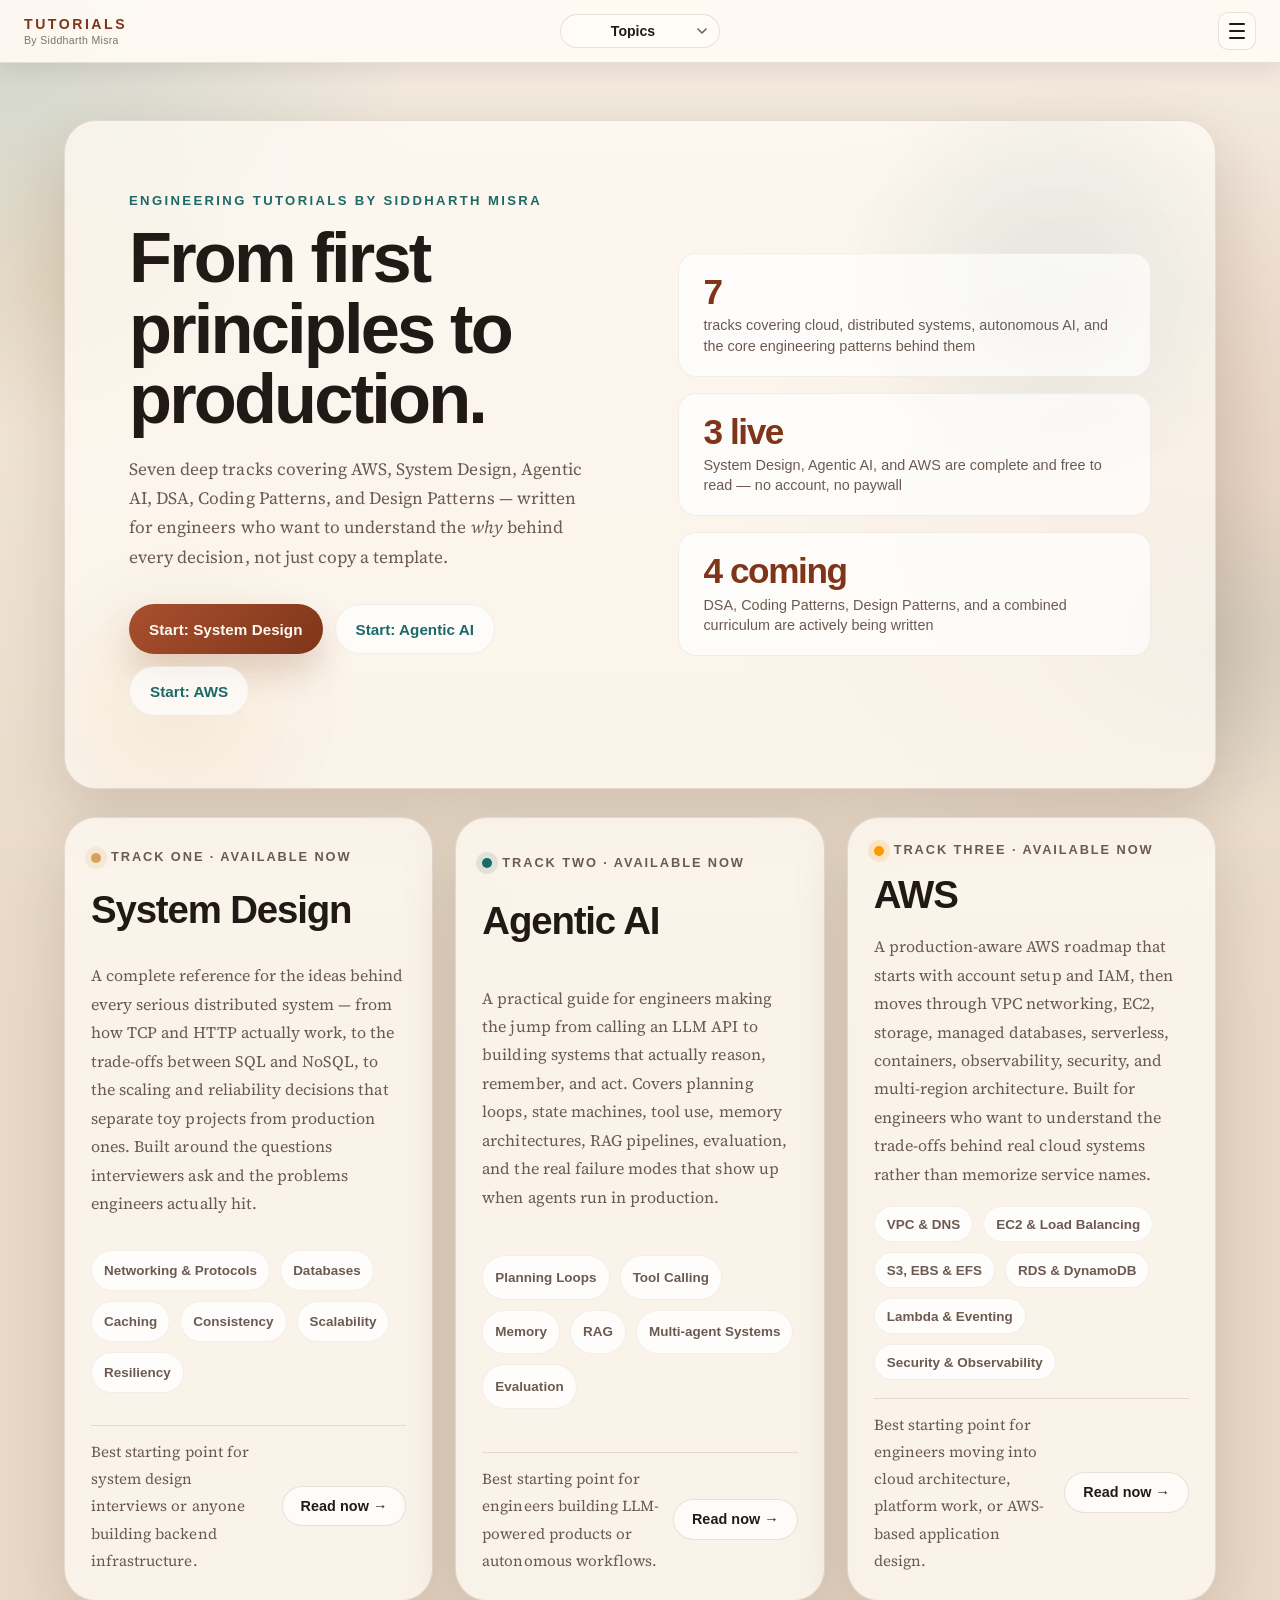
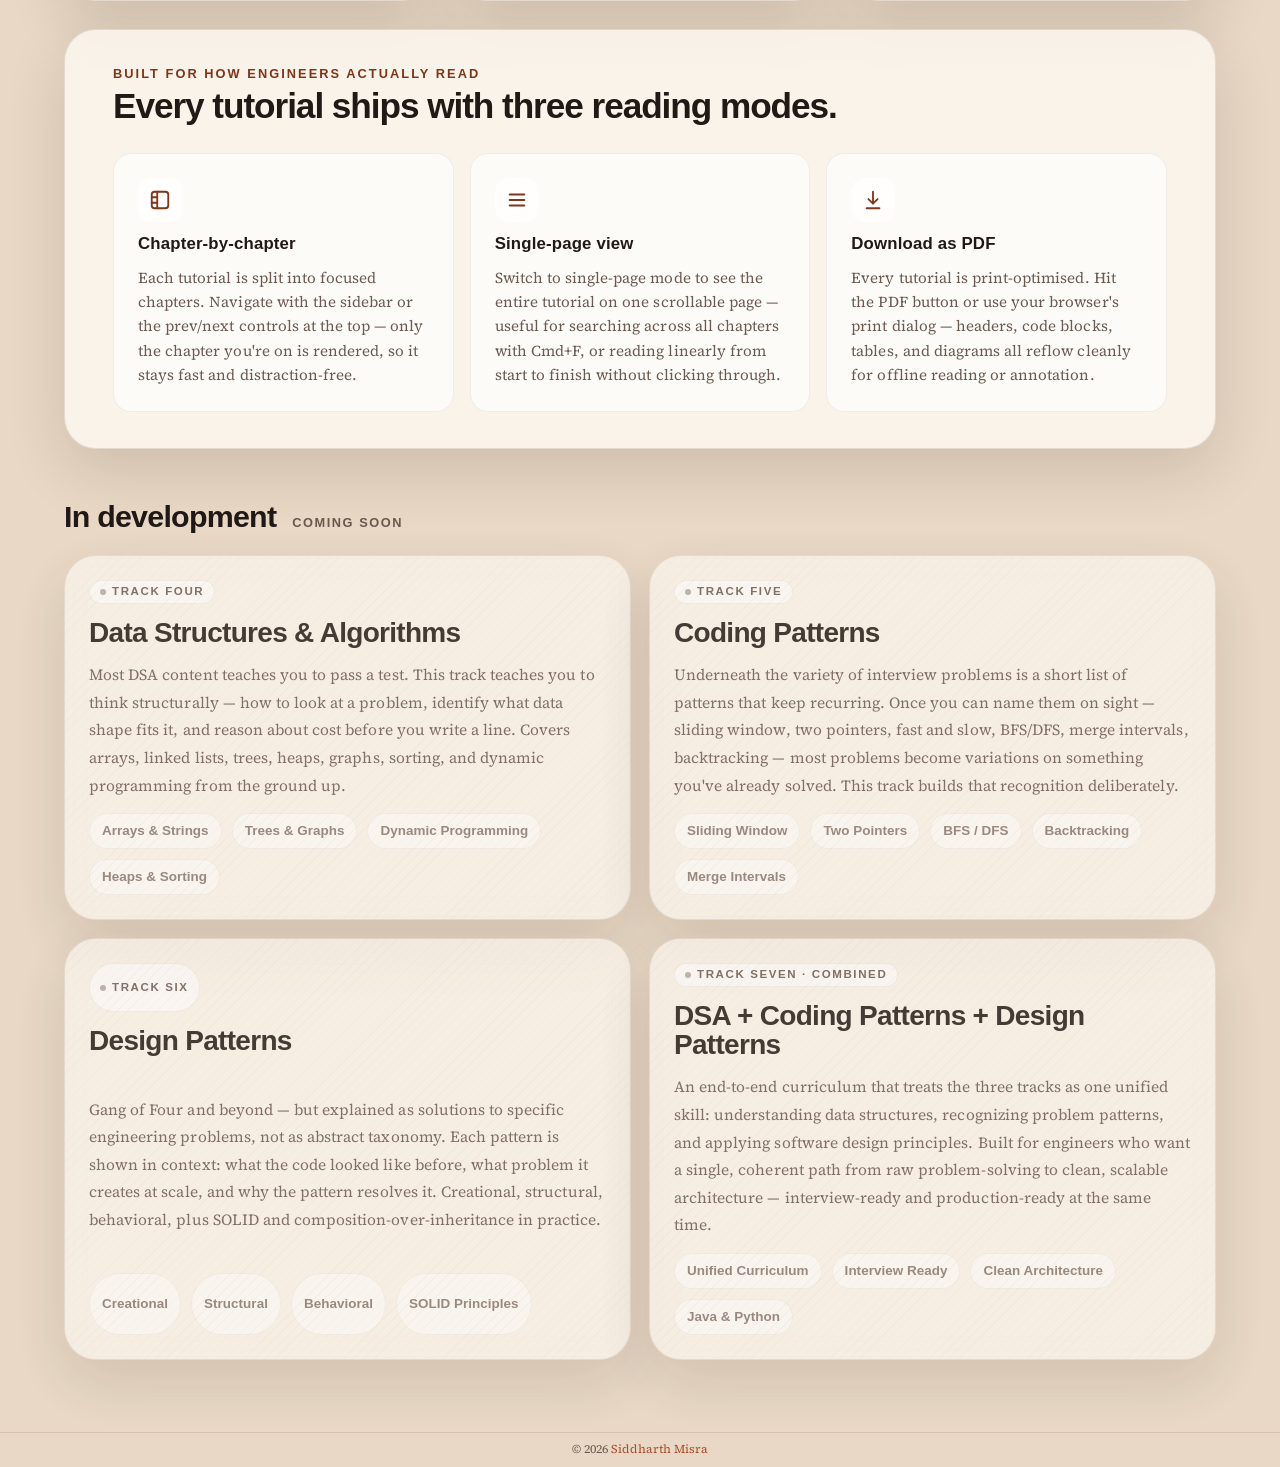
==== commit 74be81de: "font" ====
--- a/index.html
+++ b/index.html
@@ -48,12 +48,12 @@
       --radius-xl: 32px;
       --radius-lg: 24px;
       --radius-md: 18px;
-      --font-body: "Charter", "Iowan Old Style", "Palatino Linotype", "Book Antiqua", Georgia, serif;
-      --font-ui: "Avenir Next", "Segoe UI", "Gill Sans", "Trebuchet MS", sans-serif;
-      --font-display: "Avenir Next", "Segoe UI", "Gill Sans", "Trebuchet MS", sans-serif;
+      --font-body: "Source Serif 4", Georgia, "Times New Roman", serif;
+      --font-ui: "Segoe UI", "Helvetica Neue", Arial, system-ui, sans-serif;
+      --font-display: "Segoe UI", "Helvetica Neue", Arial, system-ui, sans-serif;
       --font-mono: "SFMono-Regular", "Menlo", "Monaco", "Courier New", monospace;
-      --body-size: 17.5px;
-      --body-leading: 1.72;
+      --body-size: clamp(17px, 1rem + 0.18vw, 18.5px);
+      --body-leading: 1.78;
       --surface: rgba(255, 255, 255, 0.68);
       --surface-border: rgba(101, 61, 42, 0.08);
       --chip-bg: rgba(255, 255, 255, 0.76);
@@ -98,6 +98,7 @@
       font-family: var(--font-body);
       font-size: var(--body-size);
       line-height: var(--body-leading);
+      letter-spacing: 0.002em;
       text-rendering: optimizeLegibility;
       -webkit-font-smoothing: antialiased;
       font-kerning: normal;
--- a/shared/styles.css
+++ b/shared/styles.css
@@ -1,3 +1,5 @@
+@import url("https://fonts.googleapis.com/css2?family=Source+Serif+4:wght@400;500;600;700&display=swap");
+
 /* ============================================================
    Shared tutorial styles
    Used by: system-design/systemdesign.html,
@@ -16,13 +18,18 @@
   --code-bg: #f1e7da;
   --shadow: 0 20px 48px rgba(38, 24, 17, 0.12);
   --radius: 22px;
-  --font-body: "Charter", "Iowan Old Style", "Palatino Linotype", "Book Antiqua", Georgia, serif;
-  --font-ui: "Avenir Next", "Segoe UI", "Gill Sans", "Trebuchet MS", sans-serif;
-  --font-display: "Avenir Next", "Segoe UI", "Gill Sans", "Trebuchet MS", sans-serif;
+  --font-body: "Source Serif 4", Georgia, "Times New Roman", serif;
+  --font-ui: "Segoe UI", "Helvetica Neue", Arial, system-ui, sans-serif;
+  --font-display: "Segoe UI", "Helvetica Neue", Arial, system-ui, sans-serif;
   --font-mono: "SFMono-Regular", "Menlo", "Monaco", "Courier New", monospace;
-  --body-size: 17.5px;
-  --body-leading: 1.72;
-  --max-width: 80ch;
+  --body-size: clamp(17px, 1rem + 0.18vw, 18.5px);
+  --body-leading: 1.78;
+  --measure: 72ch;
+  --sidebar-size: 0.97rem;
+  --meta-size: 0.95rem;
+  --small-size: 0.92rem;
+  --table-size: 0.97rem;
+  --code-size: 0.93rem;
   --topbar-bg: rgba(255, 251, 245, 0.92);
   --topbar-border: rgba(101, 61, 42, 0.14);
   --topbar-shadow: 0 4px 24px rgba(42, 24, 16, 0.1);
@@ -88,6 +95,7 @@
   font-family: var(--font-body);
   font-size: var(--body-size);
   line-height: var(--body-leading);
+  letter-spacing: 0.002em;
   text-rendering: optimizeLegibility;
   -webkit-font-smoothing: antialiased;
   font-kerning: normal;
@@ -161,14 +169,14 @@
 }
 
 .atlas-topbar__brand-title {
-  font: 700 0.88rem/1 var(--font-ui, "Avenir Next", "Segoe UI", sans-serif);
+  font: 700 0.88rem/1 var(--font-ui, "Segoe UI", "Helvetica Neue", Arial, system-ui, sans-serif);
   letter-spacing: 0.18em;
   text-transform: uppercase;
   white-space: nowrap;
 }
 
 .atlas-topbar__byline {
-  font: 400 0.66rem/1 var(--font-ui, "Avenir Next", "Segoe UI", sans-serif);
+  font: 400 0.66rem/1 var(--font-ui, "Segoe UI", "Helvetica Neue", Arial, system-ui, sans-serif);
   letter-spacing: 0.03em;
   text-transform: none;
   color: var(--muted);
@@ -192,7 +200,7 @@
   border-radius: 999px;
   background: var(--btn-bg);
   color: var(--ink);
-  font: 600 0.88rem/1 var(--font-ui, "Avenir Next", "Segoe UI", sans-serif);
+  font: 600 0.88rem/1 var(--font-ui, "Segoe UI", "Helvetica Neue", Arial, system-ui, sans-serif);
   cursor: pointer;
   transition: transform 160ms ease, background 160ms ease, border-color 160ms ease, color 160ms ease;
   overflow: hidden;
@@ -275,7 +283,7 @@
   padding: 9px 14px;
   border-radius: 10px;
   color: var(--ink, #211915);
-  font: 500 0.92rem/1.2 var(--font-ui, "Avenir Next", "Segoe UI", sans-serif);
+  font: 500 0.92rem/1.2 var(--font-ui, "Segoe UI", "Helvetica Neue", Arial, system-ui, sans-serif);
   text-decoration: none;
   transition: background 120ms ease, color 120ms ease;
 }
@@ -451,7 +459,7 @@
 .masthead__meta {
   margin: 12px 0 0;
   color: var(--muted);
-  font-size: 1rem;
+  font-size: var(--meta-size);
   line-height: 1.5;
 }
 
@@ -517,8 +525,8 @@
 .sidebar p {
   margin: 0 0 10px;
   color: var(--muted);
-  font-size: 0.92rem;
-  line-height: 1.55;
+  font-size: var(--small-size);
+  line-height: 1.62;
 }
 
 .toc-list {
@@ -536,11 +544,11 @@
 .toc-list a {
   display: block;
   padding: 5px 8px;
-  font-size: 0.92rem;
+  font-size: var(--sidebar-size);
   border-radius: 12px;
   color: var(--ink);
   text-decoration: none;
-  line-height: 1.45;
+  line-height: 1.5;
   transition: background 140ms ease, color 140ms ease;
 }
 
@@ -555,7 +563,7 @@
 }
 
 .article {
-  max-width: 74ch;
+  max-width: var(--measure);
   margin: 0 auto;
   padding: 40px clamp(20px, 3vw, 48px);
   border: 0;
@@ -564,6 +572,10 @@
   box-shadow: none;
 }
 
+.article > :where(p, ul, ol, blockquote, table, .code-block, .diagram-figure, hr) {
+  max-width: var(--measure);
+}
+
 .section + .section {
   margin-top: 34px;
 }
@@ -611,6 +623,11 @@
 
 p, li {
   margin: 0 0 14px;
+}
+
+p {
+  overflow-wrap: break-word;
+  hyphens: auto;
 }
 
 ul, ol {
@@ -648,7 +665,7 @@
   padding: 0.12em 0.38em;
   border-radius: 0.4em;
   background: var(--code-bg);
-  font: 0.9em/1.45 var(--font-mono);
+  font: var(--code-size)/1.45 var(--font-mono);
 }
 
 .code-block {
@@ -675,7 +692,7 @@
   border-radius: 18px;
   background: var(--pre-bg);
   box-shadow: inset 0 1px 0 rgba(255, 255, 255, 0.06);
-  font: 0.94rem/1.6 var(--font-mono);
+  font: var(--code-size)/1.65 var(--font-mono);
 }
 
 pre code {
@@ -709,7 +726,7 @@
 .diagram-figure figcaption {
   margin-top: 12px;
   color: var(--muted);
-  font-size: 0.95rem;
+  font-size: var(--meta-size);
   line-height: 1.5;
 }
 
@@ -717,8 +734,8 @@
   width: 100%;
   border-collapse: collapse;
   border-spacing: 0;
-  font-size: 0.98rem;
-  line-height: 1.5;
+  font-size: var(--table-size);
+  line-height: 1.58;
 }
 
 th, td {
@@ -795,7 +812,7 @@
 
 .chapter-controls__meta {
   margin: 0;
-  font: 600 0.92rem/1.3 var(--font-ui);
+  font: 600 var(--small-size)/1.35 var(--font-ui);
   color: var(--muted);
   letter-spacing: 0.02em;
   text-align: center;
@@ -859,7 +876,7 @@
   line-height: 1.25;
   font-weight: 700;
   padding: 2px 6px 0;
-  text-wrap: balance;
+  overflow-wrap: anywhere;
 }
 
 .is-hidden-chapter {
@@ -885,6 +902,12 @@
 @media (max-width: 720px) {
   :root {
     --body-size: 16.5px;
+    --body-leading: 1.74;
+    --sidebar-size: 0.95rem;
+    --meta-size: 0.93rem;
+    --small-size: 0.9rem;
+    --table-size: 0.94rem;
+    --code-size: 0.9rem;
   }
 
   .app-shell {
@@ -1015,7 +1038,7 @@
   }
 
   h1, h2, h3, h4 {
-    font-family: "Avenir Next", "Segoe UI", "Gill Sans", "Trebuchet MS", sans-serif;
+    font-family: "Segoe UI", "Helvetica Neue", Arial, system-ui, sans-serif;
     color: #111;
     break-after: avoid;
     page-break-after: avoid;
@@ -1115,12 +1138,12 @@
   }
 
   table {
-    font-family: "Palatino Linotype", "Book Antiqua", Georgia, serif;
+    font-family: "Source Serif 4", Georgia, "Times New Roman", serif;
     font-size: 10pt;
   }
 
   thead th {
-    font-family: "Avenir Next", "Segoe UI", "Gill Sans", "Trebuchet MS", sans-serif;
+    font-family: "Segoe UI", "Helvetica Neue", Arial, system-ui, sans-serif;
     background: #ebebeb !important;
     color: #111;
   }
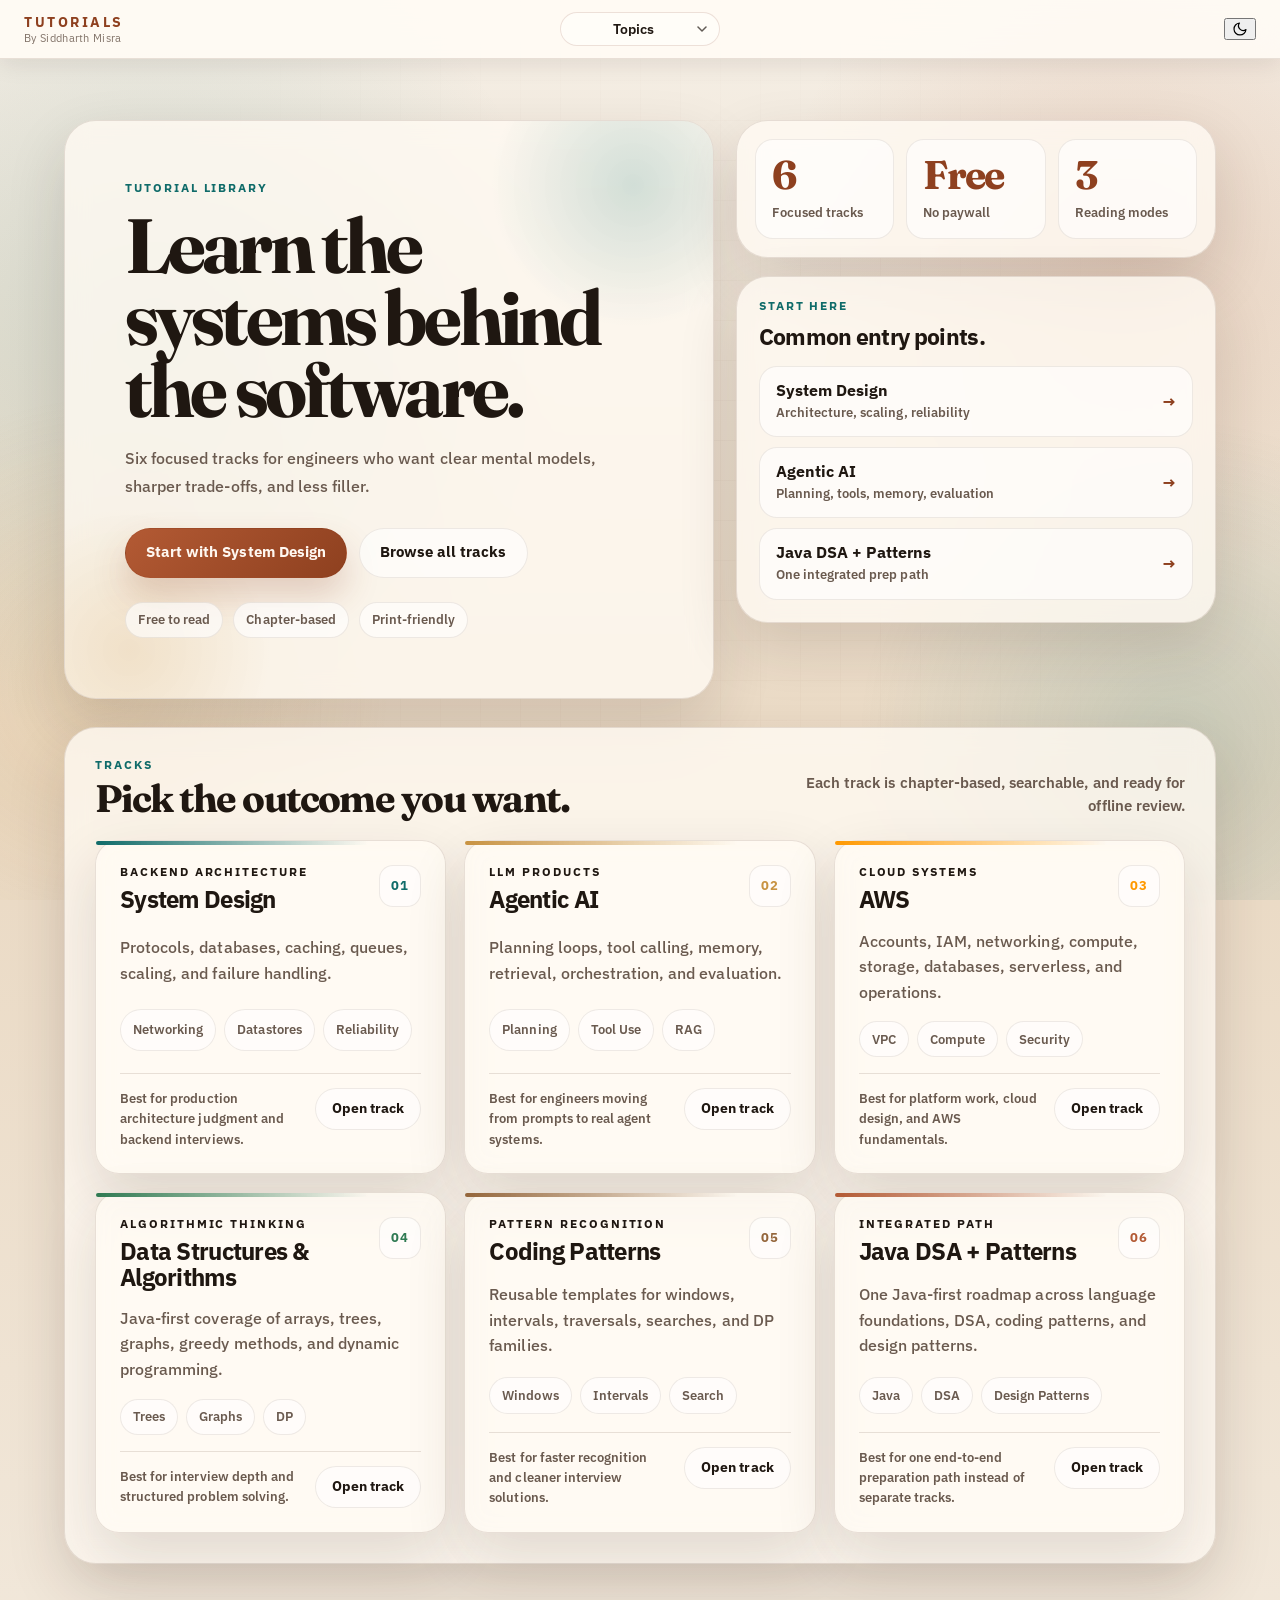
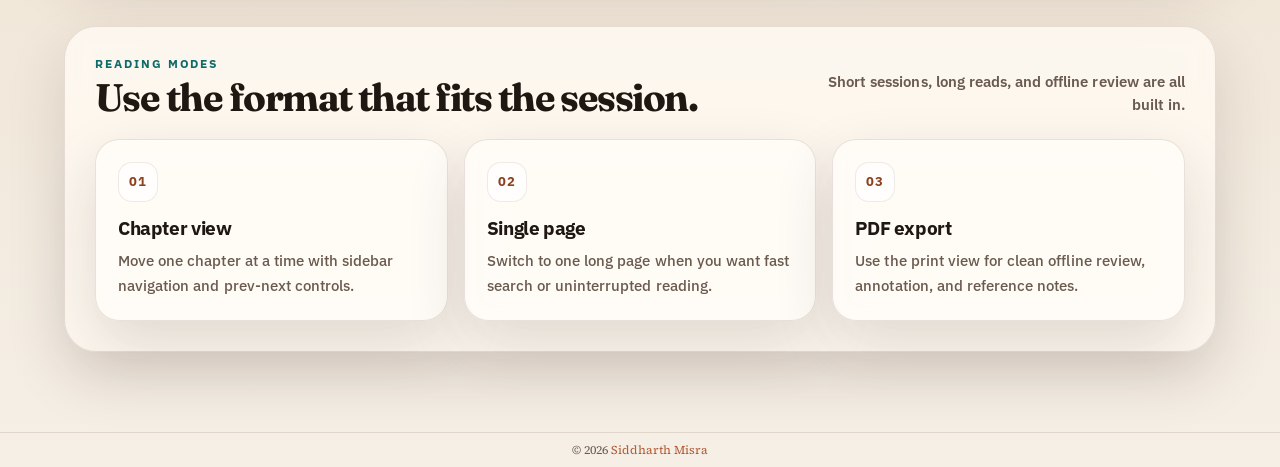
==== commit 37e9e9b9: "update" ====
--- a/index.html
+++ b/index.html
@@ -3,19 +3,19 @@
 <head>
   <meta charset="utf-8" />
   <meta name="viewport" content="width=device-width, initial-scale=1" />
-  <title>Engineering Tutorials by Siddharth Misra — AWS, System Design, Agentic AI, DSA & More</title>
-  <meta name="description" content="Free, in-depth engineering tutorials covering AWS, System Design, Agentic AI, Data Structures & Algorithms, Coding Patterns, and Design Patterns. Written by Siddharth Misra for engineers who want to understand the why, not just copy a template." />
-  <meta name="keywords" content="AWS tutorial, cloud architecture tutorial, system design tutorial, agentic AI tutorial, DSA tutorial, coding patterns, design patterns, software engineering, distributed systems, LLM agents, interview preparation" />
+  <title>Engineering Tutorials by Siddharth Misra | System Design, AWS, Agentic AI, DSA</title>
+  <meta name="description" content="Clear engineering tutorials on System Design, Agentic AI, AWS, DSA, Coding Patterns, and Java DSA + Patterns." />
+  <meta name="keywords" content="AWS tutorial, cloud architecture tutorial, system design tutorial, agentic AI tutorial, DSA tutorial, coding patterns, Java DSA tutorial, design patterns tutorial, software engineering, distributed systems, LLM agents, interview preparation" />
   <meta name="author" content="Siddharth Misra" />
   <meta name="robots" content="index, follow" />
   <link rel="canonical" href="https://siddharth-misra.github.io/tutorials/" />
-  <meta name="theme-color" content="#a8502f" />
+  <meta name="theme-color" content="#8e401f" />
 
   <!-- Open Graph -->
   <meta property="og:type" content="website" />
   <meta property="og:url" content="https://siddharth-misra.github.io/tutorials/" />
   <meta property="og:title" content="Engineering Tutorials by Siddharth Misra" />
-  <meta property="og:description" content="Free, in-depth engineering tutorials covering AWS, System Design, Agentic AI, DSA, Coding Patterns, and Design Patterns. Built for engineers who want to understand the why behind every decision." />
+  <meta property="og:description" content="Clear engineering tutorials on System Design, Agentic AI, AWS, DSA, Coding Patterns, and Java DSA + Patterns." />
   <meta property="og:site_name" content="Tutorials by Siddharth Misra" />
   <meta property="og:image" content="https://siddharth-misra.github.io/tutorials/shared/og-cover.png" />
   <meta property="og:image:width" content="1200" />
@@ -25,58 +25,63 @@
   <!-- Twitter Card -->
   <meta name="twitter:card" content="summary_large_image" />
   <meta name="twitter:title" content="Engineering Tutorials by Siddharth Misra" />
-  <meta name="twitter:description" content="Free, in-depth engineering tutorials covering AWS, System Design, Agentic AI, DSA, Coding Patterns, and Design Patterns." />
+  <meta name="twitter:description" content="Clear engineering tutorials on System Design, Agentic AI, AWS, DSA, Coding Patterns, and Java DSA + Patterns." />
   <meta name="twitter:image" content="https://siddharth-misra.github.io/tutorials/shared/og-cover.png" />
   <meta name="twitter:creator" content="@siddharthmisra" />
 
   <link rel="stylesheet" href="./shared/styles.css" />
   <script>var t=localStorage.getItem("atlas-theme");if(t)document.documentElement.dataset.theme=t;</script>
   <style>
+    @import url("https://fonts.googleapis.com/css2?family=Fraunces:opsz,wght@9..144,600;9..144,700&family=IBM+Plex+Sans:wght@400;500;600;700&display=swap");
+
     :root {
-      --canvas: #f3eadf;
-      --canvas-deep: #e8d8c5;
-      --paper: rgba(255, 251, 245, 0.76);
-      --paper-strong: #fffaf3;
-      --ink: #211915;
-      --muted: #6b5a51;
-      --line: rgba(101, 61, 42, 0.14);
-      --clay: #a8502f;
-      --clay-deep: #7f3519;
-      --teal: #1b6a67;
-      --gold: #d5a257;
-      --shadow: 0 22px 60px rgba(50, 31, 20, 0.14);
+      --canvas: #f5efe6;
+      --canvas-deep: #ead9c3;
+      --paper: rgba(255, 250, 243, 0.8);
+      --paper-strong: rgba(255, 252, 247, 0.94);
+      --surface: rgba(255, 255, 255, 0.64);
+      --surface-border: rgba(91, 61, 44, 0.1);
+      --ink: #1f1711;
+      --muted: #6a5a4f;
+      --line: rgba(91, 61, 44, 0.14);
+      --grid-line: rgba(91, 61, 44, 0.05);
+      --clay: #b35a34;
+      --clay-deep: #8e401f;
+      --teal: #0f6b69;
+      --gold: #c89342;
+      --forest: #2f7a52;
+      --bronze: #94663b;
+      --aws: #ff9900;
+      --shadow: 0 24px 60px rgba(51, 31, 19, 0.14);
       --radius-xl: 32px;
       --radius-lg: 24px;
       --radius-md: 18px;
       --font-body: "Source Serif 4", Georgia, "Times New Roman", serif;
-      --font-ui: "Segoe UI", "Helvetica Neue", Arial, system-ui, sans-serif;
-      --font-display: "Segoe UI", "Helvetica Neue", Arial, system-ui, sans-serif;
-      --font-mono: "SFMono-Regular", "Menlo", "Monaco", "Courier New", monospace;
-      --body-size: clamp(17px, 1rem + 0.18vw, 18.5px);
-      --body-leading: 1.78;
-      --surface: rgba(255, 255, 255, 0.68);
-      --surface-border: rgba(101, 61, 42, 0.08);
-      --chip-bg: rgba(255, 255, 255, 0.76);
-      --card-overlay: rgba(255, 255, 255, 0.62);
+      --font-ui: "IBM Plex Sans", "Segoe UI", Arial, sans-serif;
+      --font-display: "Fraunces", "Source Serif 4", Georgia, serif;
+      --body-size: clamp(17px, 1rem + 0.16vw, 18.5px);
+      --body-leading: 1.72;
     }
 
     [data-theme="dark"] {
-      --canvas: #130d08;
-      --canvas-deep: #0e0a06;
-      --paper: rgba(24, 18, 13, 0.88);
-      --paper-strong: #1e1711;
-      --ink: #f5f0ea;
-      --muted: #b8a898;
-      --line: rgba(255, 255, 255, 0.08);
-      --clay: #d4855a;
-      --clay-deep: #e09970;
-      --teal: #4db8b4;
-      --gold: #e6b96a;
-      --shadow: 0 22px 60px rgba(0, 0, 0, 0.5);
+      --canvas: #120c08;
+      --canvas-deep: #1a120e;
+      --paper: rgba(24, 18, 13, 0.9);
+      --paper-strong: rgba(31, 23, 17, 0.96);
       --surface: rgba(255, 255, 255, 0.05);
       --surface-border: rgba(255, 255, 255, 0.08);
-      --chip-bg: rgba(255, 255, 255, 0.07);
-      --card-overlay: rgba(255, 255, 255, 0.04);
+      --ink: #f6efe8;
+      --muted: #baa898;
+      --line: rgba(255, 255, 255, 0.08);
+      --grid-line: rgba(255, 255, 255, 0.04);
+      --clay: #d8885f;
+      --clay-deep: #e6a57f;
+      --teal: #59bdb8;
+      --gold: #ddb165;
+      --forest: #6cb183;
+      --bronze: #c3925d;
+      --aws: #ffb347;
+      --shadow: 0 28px 70px rgba(0, 0, 0, 0.5);
     }
 
     * {
@@ -90,11 +95,12 @@
     body {
       margin: 0;
       min-height: 100vh;
+      overflow-x: hidden;
       color: var(--ink);
       background:
-        radial-gradient(circle at top left, rgba(27, 106, 103, 0.16), transparent 26rem),
-        radial-gradient(circle at 85% 15%, rgba(168, 80, 47, 0.18), transparent 24rem),
-        linear-gradient(180deg, var(--canvas) 0%, var(--canvas-deep) 34%, var(--canvas-deep) 100%);
+        radial-gradient(circle at 12% 16%, rgba(15, 107, 105, 0.14), transparent 26rem),
+        radial-gradient(circle at 88% 12%, rgba(179, 90, 52, 0.16), transparent 22rem),
+        linear-gradient(180deg, var(--canvas) 0%, var(--canvas-deep) 38%, var(--canvas) 100%);
       font-family: var(--font-body);
       font-size: var(--body-size);
       line-height: var(--body-leading);
@@ -108,26 +114,24 @@
     body::after {
       content: "";
       position: fixed;
-      inset: auto;
-      width: 22rem;
-      height: 22rem;
-      border-radius: 50%;
-      filter: blur(10px);
+      inset: 0;
       pointer-events: none;
-      opacity: 0.5;
       z-index: 0;
     }
 
     body::before {
-      top: 12%;
-      left: -6rem;
-      background: radial-gradient(circle, rgba(213, 162, 87, 0.34), transparent 68%);
+      background:
+        linear-gradient(var(--grid-line) 1px, transparent 1px),
+        linear-gradient(90deg, var(--grid-line) 1px, transparent 1px);
+      background-size: 40px 40px;
+      mask-image: radial-gradient(circle at center, rgba(0, 0, 0, 0.85), transparent 78%);
+      opacity: 0.7;
     }
 
     body::after {
-      right: -7rem;
-      bottom: 8%;
-      background: radial-gradient(circle, rgba(27, 106, 103, 0.22), transparent 68%);
+      background:
+        radial-gradient(circle at 8% 76%, rgba(201, 147, 66, 0.16), transparent 18rem),
+        radial-gradient(circle at 92% 82%, rgba(15, 107, 105, 0.16), transparent 20rem);
     }
 
     a {
@@ -139,554 +143,631 @@
       z-index: 1;
       max-width: 1200px;
       margin: 0 auto;
-      padding: 24px 24px 72px;
+      padding: 32px 24px 80px;
+    }
+
+    main {
+      display: grid;
+      gap: 28px;
+      margin-top: 20px;
+    }
+
+    .hero,
+    .section {
+      scroll-margin-top: 96px;
+      width: 100%;
+      min-width: 0;
     }
 
     .hero {
-      margin-top: 28px;
-    }
-
-    .hero__copy,
-    .path,
-    .track {
+      display: grid;
+      grid-template-columns: minmax(0, 1.15fr) minmax(320px, 0.85fr);
+      gap: 22px;
+      align-items: stretch;
+    }
+
+    .hero__panel,
+    .snapshot,
+    .launchpad,
+    .section,
+    .track-card,
+    .reader-card {
       border: 1px solid var(--line);
+      background: var(--paper);
+      -webkit-backdrop-filter: blur(12px);
+      backdrop-filter: blur(12px);
+      box-shadow: var(--shadow);
+    }
+
+    .hero__panel,
+    .hero__aside,
+    .hero__content,
+    .hero__actions,
+    .hero__notes,
+    .catalog__grid,
+    .reader,
+    .snapshot,
+    .launchpad,
+    .section {
+      min-width: 0;
+    }
+
+    .track-card,
+    .reader-card,
+    .track-card__top,
+    .track-card__top > div,
+    .track-card__footer {
+      min-width: 0;
+      width: 100%;
+    }
+
+    .hero__panel {
+      position: relative;
+      overflow: hidden;
+      padding: clamp(34px, 5vw, 60px);
       border-radius: var(--radius-xl);
-      background: var(--paper);
-      -webkit-backdrop-filter: blur(10px);
-      backdrop-filter: blur(10px);
-      box-shadow: var(--shadow);
-    }
-
-    .hero__copy {
-      padding: clamp(44px, 6vw, 72px) clamp(32px, 5vw, 64px);
-      overflow: hidden;
-      position: relative;
-      display: grid;
-      grid-template-columns: 1fr 1fr;
-      gap: 0 clamp(40px, 6vw, 80px);
-      align-items: center;
-      background: var(--paper);
-    }
-
-    .hero__copy::before {
+    }
+
+    .hero__panel::before {
       content: "";
       position: absolute;
-      inset: -4rem -4rem auto auto;
-      width: 28rem;
-      height: 28rem;
+      top: -5rem;
+      right: -4rem;
+      width: 18rem;
+      height: 18rem;
       border-radius: 50%;
-      background: radial-gradient(circle, rgba(27, 106, 103, 0.1), transparent 68%);
-      pointer-events: none;
-    }
-
-    .hero__copy::after {
+      background: radial-gradient(circle, rgba(15, 107, 105, 0.18), transparent 70%);
+    }
+
+    .hero__panel::after {
       content: "";
       position: absolute;
-      inset: auto auto -6rem -4rem;
-      width: 22rem;
-      height: 22rem;
+      left: -5rem;
+      bottom: -6rem;
+      width: 18rem;
+      height: 18rem;
       border-radius: 50%;
-      background: radial-gradient(circle, rgba(213, 162, 87, 0.12), transparent 68%);
-      pointer-events: none;
-    }
-
-    .hero__text {
+      background: radial-gradient(circle, rgba(201, 147, 66, 0.18), transparent 70%);
+    }
+
+    .hero__content {
       position: relative;
       z-index: 1;
     }
 
-    .hero__stats {
-      position: relative;
-      z-index: 1;
-      display: grid;
-      gap: 16px;
-    }
-
-    .hero__stat {
-      padding: 20px 24px;
-      border-radius: var(--radius-md);
-      background: var(--surface);
-      border: 1px solid var(--surface-border);
-    }
-
-    .hero__stat-value {
+    .hero__eyebrow,
+    .section-kicker,
+    .launchpad__kicker,
+    .track-card__category {
       margin: 0;
-      font: 700 2.2rem/1 var(--font-display);
-      letter-spacing: -0.04em;
-      color: var(--clay-deep);
-    }
-
-    .hero__stat-label {
-      margin: 6px 0 0;
+      font: 700 0.76rem/1.2 var(--font-ui);
+      letter-spacing: 0.16em;
+      text-transform: uppercase;
+    }
+
+    .hero__eyebrow,
+    .section-kicker,
+    .launchpad__kicker {
+      color: var(--teal);
+    }
+
+    .hero__title {
+      max-width: 10.5ch;
+      margin: 14px 0 0;
+      font: 700 clamp(3rem, 6vw, 5rem)/0.94 var(--font-display);
+      letter-spacing: -0.05em;
+    }
+
+    .hero__lede {
+      max-width: 32rem;
+      margin: 18px 0 0;
       color: var(--muted);
-      font: 500 0.9rem/1.4 var(--font-ui);
-    }
-
-    .eyebrow {
-      margin: 0 0 14px;
-      color: var(--teal);
-      font: 700 0.82rem/1.25 var(--font-ui);
-      letter-spacing: 0.18em;
-      text-transform: uppercase;
-    }
-
-    h1 {
-      margin: 0;
-      font: 700 clamp(2.6rem, 5.5vw, 4.4rem)/1.0 var(--font-display);
-      letter-spacing: -0.04em;
-    }
-
-    .hero__lede {
-      max-width: 38rem;
-      margin: 20px 0 0;
-      color: var(--muted);
-      font-size: 1.08rem;
-      line-height: 1.7;
+      font: 500 1.02rem/1.7 var(--font-ui);
     }
 
     .hero__actions {
       display: flex;
       flex-wrap: wrap;
       gap: 12px;
-      margin-top: 32px;
-    }
-
-    .cta {
+      margin-top: 28px;
+    }
+
+    .button {
       display: inline-flex;
       align-items: center;
       justify-content: center;
       min-height: 50px;
       padding: 12px 20px;
       border-radius: 999px;
-      font: 700 0.95rem/1 var(--font-ui);
       text-decoration: none;
-      transition: transform 160ms ease, box-shadow 160ms ease, background 160ms ease;
-    }
-
-    .cta:hover {
+      font: 700 0.92rem/1 var(--font-ui);
+      transition: transform 160ms ease, border-color 160ms ease, background 160ms ease, box-shadow 160ms ease;
+    }
+
+    .button:hover,
+    .button:focus-visible {
       transform: translateY(-1px);
     }
 
-    .cta--primary {
+    .button--primary {
       background: linear-gradient(135deg, var(--clay) 0%, var(--clay-deep) 100%);
-      color: #fff9f2;
-      box-shadow: 0 18px 34px rgba(127, 53, 25, 0.2);
-    }
-
-    .cta--secondary {
-      background: var(--surface);
-      border: 1px solid var(--surface-border);
-      color: var(--teal);
-    }
-
-    .hero__stack {
-      display: grid;
-      gap: 16px;
-      padding: 18px;
-      align-content: center;
-    }
-
-    .signal {
-      position: relative;
-      overflow: hidden;
-      padding: 20px;
-      border-radius: var(--radius-lg);
-      background: var(--paper-strong);
-      border: 1px solid var(--surface-border);
-    }
-
-    .signal::before {
-      content: "";
-      position: absolute;
-      inset: auto auto -2.5rem -1.5rem;
-      width: 8rem;
-      height: 8rem;
-      border-radius: 50%;
-      background: radial-gradient(circle, rgba(213, 162, 87, 0.18), transparent 72%);
-    }
-
-    .signal:nth-child(2) {
-      animation: float 8s ease-in-out infinite;
-    }
-
-    .signal:nth-child(3) {
-      animation: float 10s ease-in-out infinite reverse;
-    }
-
-    .signal__label {
-      margin: 0;
-      color: var(--muted);
-      font: 700 0.74rem/1.25 var(--font-ui);
-      letter-spacing: 0.16em;
-      text-transform: uppercase;
-    }
-
-    .signal__title {
-      margin: 10px 0 0;
-      font: 700 1.42rem/1.08 var(--font-ui);
-    }
-
-    .signal__text {
-      margin: 10px 0 0;
-      color: var(--muted);
-      font-size: 0.98rem;
-    }
-
-    .tracks {
-      display: grid;
-      grid-template-columns: repeat(3, minmax(0, 1fr));
-      gap: 22px;
-      margin-top: 28px;
-    }
-
-    .track {
-      display: grid;
-      gap: 18px;
-      padding: 26px;
-    }
-
-    .track--system {
-      background: var(--paper);
-    }
-
-    .track--agentic {
-      background: var(--paper);
-    }
-
-    .track--aws {
-      background: var(--paper);
-    }
-
-    /* ── Coming Soon tracks ── */
-
-    .coming-soon {
-      margin-top: 52px;
-    }
-
-    .coming-soon__header {
-      display: flex;
-      align-items: baseline;
-      gap: 16px;
-      margin-bottom: 22px;
-    }
-
-    .coming-soon__title {
-      margin: 0;
-      font: 700 clamp(1.45rem, 2.5vw, 1.9rem)/1.05 var(--font-display);
-      letter-spacing: -0.025em;
-    }
-
-    .coming-soon__note {
-      margin: 0;
-      color: var(--muted);
-      font: 600 0.8rem/1 var(--font-ui);
-      letter-spacing: 0.12em;
-      text-transform: uppercase;
-      white-space: nowrap;
-    }
-
-    .upcoming-grid {
-      display: grid;
-      grid-template-columns: repeat(2, minmax(0, 1fr));
-      gap: 18px;
-    }
-
-    .upcoming-card {
-      position: relative;
-      display: grid;
-      gap: 14px;
-      padding: 24px;
-      border: 1px solid var(--line);
-      border-radius: var(--radius-xl);
-      background: var(--paper);
-      -webkit-backdrop-filter: blur(10px);
-      backdrop-filter: blur(10px);
-      box-shadow: var(--shadow);
-      overflow: hidden;
-      opacity: 0.82;
-    }
-
-    .upcoming-card::after {
-      content: "";
-      position: absolute;
-      inset: 0;
-      border-radius: inherit;
-      background: repeating-linear-gradient(
-        -45deg,
-        transparent,
-        transparent 6px,
-        rgba(101, 61, 42, 0.03) 6px,
-        rgba(101, 61, 42, 0.03) 7px
-      );
-      pointer-events: none;
-    }
-
-    .upcoming-card--dsa,
-    .upcoming-card--patterns,
-    .upcoming-card--design,
-    .upcoming-card--combined {
-      background: var(--paper);
-    }
-
-    .upcoming-card__badge {
-      display: inline-flex;
-      align-items: center;
-      gap: 6px;
-      padding: 5px 10px;
-      border-radius: 999px;
+      color: #fff8f1;
+      box-shadow: 0 18px 34px rgba(142, 64, 31, 0.22);
+    }
+
+    .button--secondary {
       border: 1px solid var(--surface-border);
       background: var(--surface);
-      color: var(--muted);
-      font: 700 0.72rem/1 var(--font-ui);
-      letter-spacing: 0.14em;
-      text-transform: uppercase;
-      width: fit-content;
-    }
-
-    .upcoming-card__badge::before {
-      content: "";
-      width: 6px;
-      height: 6px;
-      border-radius: 50%;
-      background: var(--muted);
-      opacity: 0.5;
-    }
-
-    .upcoming-card__title {
-      margin: 0;
-      font: 700 clamp(1.3rem, 2.2vw, 1.75rem)/1.05 var(--font-display);
-      letter-spacing: -0.025em;
-    }
-
-    .upcoming-card__body {
-      margin: 0;
-      color: var(--muted);
-      font-size: 0.97rem;
-    }
-
-    .upcoming-card .chip-row {
-      opacity: 0.8;
-    }
-
-    @media (max-width: 940px) {
-      .upcoming-grid {
-        grid-template-columns: 1fr;
-      }
-    }
-
-    .track__meta {
-      display: inline-flex;
-      align-items: center;
-      gap: 10px;
-      color: var(--muted);
-      font: 700 0.8rem/1 var(--font-ui);
-      letter-spacing: 0.15em;
-      text-transform: uppercase;
-    }
-
-    .track__meta::before {
-      content: "";
-      width: 10px;
-      height: 10px;
-      border-radius: 50%;
-      background: var(--gold);
-      box-shadow: 0 0 0 6px rgba(213, 162, 87, 0.14);
-    }
-
-    .track--agentic .track__meta::before {
-      background: var(--teal);
-      box-shadow: 0 0 0 6px rgba(27, 106, 103, 0.12);
-    }
-
-    .track--aws .track__meta::before {
-      background: #ff9900;
-      box-shadow: 0 0 0 6px rgba(255, 153, 0, 0.16);
-    }
-
-    .track__title {
-      margin: 0;
-      font: 700 clamp(1.8rem, 3vw, 2.4rem)/1.02 var(--font-display);
-      letter-spacing: -0.03em;
-    }
-
-    .track__body {
-      margin: 0;
-      color: var(--muted);
-      font-size: 1rem;
-    }
-
-    .chip-row {
+      color: var(--ink);
+    }
+
+    .hero__notes {
       display: flex;
       flex-wrap: wrap;
       gap: 10px;
-    }
-
-    .chip {
+      margin-top: 24px;
+    }
+
+    .note-pill,
+    .tag {
       display: inline-flex;
       align-items: center;
       min-height: 36px;
       padding: 8px 12px;
       border-radius: 999px;
-      background: var(--chip-bg);
       border: 1px solid var(--surface-border);
+      background: var(--surface);
+      font: 600 0.82rem/1 var(--font-ui);
+    }
+
+    .note-pill {
       color: var(--muted);
-      font: 600 0.84rem/1 var(--font-ui);
-    }
-
-    .track__footer {
+    }
+
+    .hero__aside {
+      display: grid;
+      gap: 18px;
+      align-content: start;
+    }
+
+    .snapshot {
+      display: grid;
+      grid-template-columns: repeat(3, minmax(0, 1fr));
+      gap: 12px;
+      padding: 18px;
+      border-radius: var(--radius-xl);
+    }
+
+    .snapshot__item {
+      min-height: 0;
+      height: auto;
+      padding: 16px;
+      border-radius: 18px;
+      border: 1px solid var(--surface-border);
+      background: var(--surface);
+    }
+
+    .snapshot__value {
+      display: block;
+      font: 700 clamp(1.6rem, 4vw, 2.5rem)/0.95 var(--font-display);
+      letter-spacing: -0.04em;
+      color: var(--clay-deep);
+    }
+
+    .snapshot__label {
+      display: block;
+      margin-top: 8px;
+      color: var(--muted);
+      font: 600 0.84rem/1.5 var(--font-ui);
+    }
+
+    .launchpad {
+      padding: 22px;
+      border-radius: var(--radius-xl);
+    }
+
+    .launchpad__title {
+      margin: 10px 0 0;
+      font: 700 1.45rem/1.05 var(--font-ui);
+      letter-spacing: -0.03em;
+    }
+
+    .launchpad__list {
+      display: grid;
+      gap: 10px;
+      margin-top: 18px;
+    }
+
+    .launchpad__link {
       display: flex;
       align-items: center;
       justify-content: space-between;
-      gap: 12px;
-      margin-top: auto;
-      padding-top: 12px;
-      border-top: 1px solid var(--line);
-    }
-
-    .track__hint {
+      gap: 14px;
+      padding: 14px 16px;
+      border-radius: 18px;
+      border: 1px solid var(--surface-border);
+      background: var(--surface);
+      text-decoration: none;
+      transition: transform 160ms ease, border-color 160ms ease, background 160ms ease;
+    }
+
+    .launchpad__link:hover,
+    .launchpad__link:focus-visible {
+      transform: translateY(-1px);
+      border-color: rgba(179, 90, 52, 0.22);
+      background: var(--paper-strong);
+    }
+
+    .launchpad__text {
+      display: grid;
+      gap: 4px;
+    }
+
+    .launchpad__text strong {
+      font: 700 0.98rem/1.2 var(--font-ui);
+    }
+
+    .launchpad__text span {
+      color: var(--muted);
+      font: 600 0.82rem/1.4 var(--font-ui);
+    }
+
+    .launchpad__arrow {
+      flex-shrink: 0;
+      color: var(--clay-deep);
+      font: 700 1rem/1 var(--font-ui);
+    }
+
+    .section {
+      padding: 30px;
+      border-radius: var(--radius-xl);
+    }
+
+    .section-header {
+      display: flex;
+      align-items: flex-end;
+      justify-content: space-between;
+      gap: 20px;
+      margin-bottom: 22px;
+    }
+
+    .section-title {
+      margin: 8px 0 0;
+      font: 700 clamp(1.8rem, 3vw, 2.6rem)/0.98 var(--font-display);
+      letter-spacing: -0.04em;
+    }
+
+    .section-note {
+      max-width: 24rem;
       margin: 0;
       color: var(--muted);
-      font-size: 0.95rem;
-    }
-
-    .track__link {
+      font: 600 0.92rem/1.55 var(--font-ui);
+      text-align: right;
+    }
+
+    .catalog__grid {
+      display: grid;
+      grid-template-columns: repeat(3, minmax(0, 1fr));
+      gap: 18px;
+    }
+
+    .track-card {
+      --track-accent: var(--clay);
+      position: relative;
+      display: grid;
+      gap: 16px;
+      min-height: 100%;
+      padding: 24px;
+      border-radius: var(--radius-lg);
+      transition: transform 180ms ease, box-shadow 180ms ease, border-color 180ms ease;
+    }
+
+    .track-card::before {
+      content: "";
+      position: absolute;
+      inset: 0 0 auto;
+      height: 4px;
+      border-radius: inherit;
+      background: linear-gradient(90deg, var(--track-accent), transparent 78%);
+    }
+
+    .track-card:hover,
+    .track-card:focus-within {
+      transform: translateY(-4px);
+      border-color: rgba(179, 90, 52, 0.22);
+      box-shadow: 0 28px 56px rgba(51, 31, 19, 0.16);
+    }
+
+    .track-card--system {
+      --track-accent: var(--teal);
+    }
+
+    .track-card--agentic {
+      --track-accent: var(--gold);
+    }
+
+    .track-card--aws {
+      --track-accent: var(--aws);
+    }
+
+    .track-card--dsa {
+      --track-accent: var(--forest);
+    }
+
+    .track-card--coding {
+      --track-accent: var(--bronze);
+    }
+
+    .track-card--java {
+      --track-accent: var(--clay);
+    }
+
+    .track-card__top {
+      display: flex;
+      align-items: flex-start;
+      justify-content: space-between;
+      gap: 12px;
+    }
+
+    .track-card__index {
+      flex-shrink: 0;
       display: inline-flex;
       align-items: center;
       justify-content: center;
-      padding: 12px 18px;
+      width: 42px;
+      height: 42px;
+      border-radius: 14px;
+      background: var(--surface);
+      border: 1px solid var(--surface-border);
+      color: var(--track-accent);
+      font: 700 0.82rem/1 var(--font-ui);
+      letter-spacing: 0.08em;
+    }
+
+    .track-card__title {
+      margin: 8px 0 0;
+      font: 700 1.5rem/1.05 var(--font-ui);
+      letter-spacing: -0.03em;
+      overflow-wrap: anywhere;
+    }
+
+    .track-card__body {
+      margin: 0;
+      color: var(--muted);
+      font: 500 0.97rem/1.65 var(--font-ui);
+      overflow-wrap: anywhere;
+    }
+
+    .track-card__tags {
+      display: flex;
+      flex-wrap: wrap;
+      gap: 8px;
+    }
+
+    .tag {
+      color: var(--muted);
+    }
+
+    .track-card__footer {
+      display: flex;
+      align-items: flex-start;
+      justify-content: space-between;
+      gap: 14px;
+      margin-top: auto;
+      padding-top: 14px;
+      border-top: 1px solid var(--line);
+    }
+
+    .track-card__prompt {
+      margin: 0;
+      color: var(--muted);
+      font: 600 0.84rem/1.5 var(--font-ui);
+      overflow-wrap: anywhere;
+    }
+
+    .track-card__link {
+      display: inline-flex;
+      align-items: center;
+      justify-content: center;
+      min-height: 42px;
+      padding: 10px 16px;
       border-radius: 999px;
+      border: 1px solid var(--surface-border);
       background: var(--surface);
-      border: 1px solid var(--line);
-      color: var(--ink);
       text-decoration: none;
-      font: 700 0.9rem/1 var(--font-ui);
       white-space: nowrap;
-    }
-
-    /* ── Features strip ── */
-
-    .features {
-      margin-top: 28px;
-      padding: 36px clamp(24px, 4vw, 48px);
-      border: 1px solid var(--line);
-      border-radius: var(--radius-xl);
-      background: var(--paper);
-      -webkit-backdrop-filter: blur(10px);
-      backdrop-filter: blur(10px);
-      box-shadow: var(--shadow);
-    }
-
-    .features__eyebrow {
-      margin: 0 0 6px;
-      color: var(--clay-deep);
-      font: 700 0.8rem/1.25 var(--font-ui);
-      letter-spacing: 0.16em;
-      text-transform: uppercase;
-    }
-
-    .features__title {
-      margin: 0 0 28px;
-      font: 700 clamp(1.6rem, 2.8vw, 2.2rem)/1.05 var(--font-display);
-      letter-spacing: -0.03em;
-    }
-
-    .features__grid {
+      font: 700 0.86rem/1 var(--font-ui);
+      transition: transform 160ms ease, border-color 160ms ease, background 160ms ease;
+    }
+
+    .track-card__link:hover,
+    .track-card__link:focus-visible {
+      transform: translateY(-1px);
+      border-color: rgba(179, 90, 52, 0.22);
+      background: var(--paper-strong);
+    }
+
+    .reader {
       display: grid;
       grid-template-columns: repeat(3, minmax(0, 1fr));
       gap: 16px;
     }
 
-    .feature-card {
-      display: grid;
-      gap: 12px;
-      padding: 24px;
-      border-radius: var(--radius-md);
-      background: var(--card-overlay);
-      border: 1px solid var(--surface-border);
-    }
-
-    .feature-card__icon {
-      display: flex;
+    .reader-card {
+      padding: 22px;
+      border-radius: var(--radius-lg);
+      background: var(--paper-strong);
+    }
+
+    .reader-card__step {
+      display: inline-flex;
       align-items: center;
       justify-content: center;
-      width: 44px;
-      height: 44px;
+      width: 40px;
+      height: 40px;
       border-radius: 14px;
+      border: 1px solid var(--surface-border);
       background: var(--surface);
       color: var(--clay-deep);
-    }
-
-    .feature-card__title {
-      margin: 0;
-      font: 700 1.05rem/1.2 var(--font-ui);
-    }
-
-    .feature-card__body {
-      margin: 0;
+      font: 700 0.84rem/1 var(--font-ui);
+      letter-spacing: 0.08em;
+    }
+
+    .reader-card__title {
+      margin: 16px 0 0;
+      font: 700 1.18rem/1.15 var(--font-ui);
+      letter-spacing: -0.02em;
+    }
+
+    .reader-card__body {
+      margin: 10px 0 0;
       color: var(--muted);
-      font-size: 0.95rem;
-      line-height: 1.6;
+      font: 500 0.94rem/1.62 var(--font-ui);
+      overflow-wrap: anywhere;
+    }
+
+    @media (prefers-reduced-motion: no-preference) {
+      .hero__panel,
+      .hero__aside > *,
+      .track-card,
+      .reader-card {
+        animation: rise 520ms ease both;
+      }
+
+      .hero__aside > *:nth-child(2) {
+        animation-delay: 90ms;
+      }
+
+      .track-card:nth-child(2) {
+        animation-delay: 60ms;
+      }
+
+      .track-card:nth-child(3) {
+        animation-delay: 110ms;
+      }
+
+      .track-card:nth-child(4) {
+        animation-delay: 160ms;
+      }
+
+      .track-card:nth-child(5) {
+        animation-delay: 210ms;
+      }
+
+      .track-card:nth-child(6) {
+        animation-delay: 260ms;
+      }
+    }
+
+    @keyframes rise {
+      from {
+        opacity: 0;
+        transform: translateY(14px);
+      }
+
+      to {
+        opacity: 1;
+        transform: translateY(0);
+      }
+    }
+
+    @media (max-width: 1080px) {
+      .catalog__grid {
+        grid-template-columns: repeat(2, minmax(0, 1fr));
+      }
     }
 
     @media (max-width: 940px) {
-      .features__grid {
+      .hero {
         grid-template-columns: 1fr;
       }
-    }
-
-    @keyframes float {
-      0%,
-      100% {
-        transform: translateY(0);
-      }
-
-      50% {
-        transform: translateY(-6px);
-      }
-    }
-
-    @media (max-width: 940px) {
-      .hero__copy {
-        grid-template-columns: 1fr;
-      }
-
-      .tracks {
-        grid-template-columns: 1fr;
-      }
-
-      .track__footer {
+
+      .section-header {
         align-items: flex-start;
         flex-direction: column;
       }
-    }
-
-    @media (max-width: 1180px) {
-      .tracks {
-        grid-template-columns: repeat(2, minmax(0, 1fr));
-      }
-    }
-
-    @media (max-width: 640px) {
+
+      .section-note {
+        max-width: none;
+        text-align: left;
+      }
+
+      .reader {
+        grid-template-columns: 1fr;
+      }
+    }
+
+    @media (max-width: 680px) {
+      .atlas-topbar {
+        gap: 8px;
+        padding-inline: 14px;
+      }
+
+      .atlas-topbar__left {
+        flex: 1 1 auto;
+        min-width: 0;
+      }
+
+      .atlas-topbar__center,
+      .atlas-topbar__right {
+        flex: 0 0 auto;
+      }
+
+      .atlas-topbar__brand-title {
+        font-size: 0.76rem;
+        letter-spacing: 0.14em;
+      }
+
+      .atlas-topbar__byline {
+        display: none;
+      }
+
+      .atlas-topbar__nav-btn {
+        width: auto;
+        min-width: 120px;
+        padding-inline: 12px;
+      }
+
       .shell {
         padding-inline: 16px;
       }
 
-      .hero__copy {
-        padding: 32px 22px;
+      .hero__panel,
+      .section {
+        padding: 24px 20px;
+      }
+
+      .hero__title {
+        font-size: clamp(2.6rem, 20vw, 4rem);
+        max-width: 8ch;
+      }
+
+      .hero__actions,
+      .catalog__grid,
+      .snapshot {
+        grid-template-columns: 1fr;
+      }
+
+      .snapshot {
+        display: flex;
+        flex-direction: column;
       }
 
       .hero__actions {
+        display: grid;
+      }
+
+      .button,
+      .track-card__link {
         width: 100%;
       }
 
-      .cta,
-      .track__link {
-        width: 100%;
-      }
-
-      .track,
-      .path {
-        padding: 22px;
+      .catalog__grid {
+        display: grid;
+      }
+
+      .track-card__footer {
+        flex-direction: column;
       }
     }
 
@@ -694,17 +775,22 @@
       *,
       *::before,
       *::after {
-        background: transparent !important;
+        animation: none !important;
         box-shadow: none !important;
         text-shadow: none !important;
-        animation: none !important;
       }
 
       body {
         background: #fff !important;
         color: #111;
-        font-size: 11.5pt;
-        line-height: 1.62;
+      }
+
+      body::before,
+      body::after,
+      .hero__actions,
+      .track-card__link,
+      .launchpad__arrow {
+        display: none !important;
       }
 
       .shell {
@@ -712,90 +798,29 @@
         padding: 0;
       }
 
-      /* Headings never orphan at the bottom of a page */
-      h1, h2, h3, h4 {
-        break-after: avoid;
-        page-break-after: avoid;
+      .hero,
+      .catalog__grid,
+      .reader {
+        display: block;
+      }
+
+      .hero__panel,
+      .snapshot,
+      .launchpad,
+      .section,
+      .track-card,
+      .reader-card {
+        border: 1px solid #ccc;
+        background: #fff !important;
+      }
+
+      .snapshot,
+      .launchpad,
+      .track-card,
+      .reader-card {
         break-inside: avoid;
         page-break-inside: avoid;
-        color: #111;
-      }
-
-      h1 + *, h2 + *, h3 + *, h4 + * {
-        break-before: avoid;
-        page-break-before: avoid;
-      }
-
-      /* Each track/card starts on a new page */
-      .track {
-        break-before: page;
-        page-break-before: always;
-        border: 1px solid #ccc;
-        border-radius: 0;
-      }
-
-      .track:first-of-type {
-        break-before: auto;
-        page-break-before: auto;
-      }
-
-      .hero__actions,
-      .cta,
-      .track__link,
-      .chip-row {
-        display: none !important;
-      }
-
-      .hero__copy {
-        display: block;
-        border: 0;
-        border-radius: 0;
-      }
-
-      .hero__stats,
-      .signal {
-        display: none !important;
-      }
-
-      .tracks {
-        display: block;
-      }
-
-      .upcoming-card {
-        break-inside: avoid;
-        page-break-inside: avoid;
-        border: 1px solid #ccc;
-        border-radius: 0;
-      }
-
-      .upcoming-card::after {
-        display: none;
-      }
-
-      .features {
-        border: 1px solid #ccc;
-        border-radius: 0;
-      }
-
-      .features__grid {
-        display: block;
-      }
-
-      .feature-card {
-        border: 0;
-        border-bottom: 1px solid #ddd;
-        border-radius: 0;
-        padding: 12px 0;
-      }
-
-      a {
-        color: inherit;
-        text-decoration: none;
-      }
-
-      p, li {
-        orphans: 3;
-        widows: 3;
+        margin-top: 12px;
       }
     }
   </style>
@@ -811,7 +836,7 @@
     <div class="atlas-topbar__nav-menu" data-nav-menu>
       <button class="atlas-topbar__nav-btn" type="button" aria-label="Tutorial topics" aria-expanded="false" aria-haspopup="true" data-nav-btn>
         <span>Topics</span>
-        <svg width="10" height="6" viewBox="0 0 10 6" fill="none" aria-hidden="true" style="flex-shrink:0">
+        <svg width="10" height="6" viewBox="0 0 10 6" fill="none" aria-hidden="true">
           <path d="M1 1l4 4 4-4" stroke="currentColor" stroke-width="1.5" stroke-linecap="round" stroke-linejoin="round"/>
         </svg>
       </button>
@@ -819,213 +844,253 @@
         <a class="atlas-topbar__nav-item" href="./system-design/systemdesign.html" data-topic-link>System Design</a>
         <a class="atlas-topbar__nav-item" href="./agentic-system/agentic-ai.html" data-topic-link>Agentic AI</a>
         <a class="atlas-topbar__nav-item" href="./aws/aws.html" data-topic-link>AWS</a>
+        <a class="atlas-topbar__nav-item" href="./dsa/dsa.html" data-topic-link>DSA</a>
+        <a class="atlas-topbar__nav-item" href="./coding-patterns/coding-patterns.html" data-topic-link>Coding Patterns</a>
+        <a class="atlas-topbar__nav-item" href="./dsa-coding-design-patterns/dsa-coding-design.html" data-topic-link>Java DSA + Patterns</a>
       </div>
     </div>
   </div>
   <div class="atlas-topbar__right">
-    <div class="atlas-topbar__menu" data-topbar-menu>
-      <button class="atlas-topbar__menu-btn" type="button" aria-label="Options" aria-expanded="false" aria-haspopup="true" data-topbar-menu-btn>
-        <span></span>
-        <span></span>
-        <span></span>
-      </button>
-      <div class="atlas-topbar__dropdown" data-topbar-dropdown>
-        <button class="atlas-topbar__dropdown-item" type="button" data-theme-toggle>
-          <svg class="atlas-topbar__theme-icon atlas-topbar__theme-icon--sun" width="14" height="14" viewBox="0 0 24 24" fill="none" aria-hidden="true" style="margin-right:8px;flex-shrink:0"><circle cx="12" cy="12" r="4" stroke="currentColor" stroke-width="1.8"/><path d="M12 2v2M12 20v2M4.22 4.22l1.42 1.42M18.36 18.36l1.42 1.42M2 12h2M20 12h2M4.22 19.78l1.42-1.42M18.36 5.64l1.42-1.42" stroke="currentColor" stroke-width="1.8" stroke-linecap="round"/></svg>
-          <svg class="atlas-topbar__theme-icon atlas-topbar__theme-icon--moon" width="14" height="14" viewBox="0 0 24 24" fill="none" aria-hidden="true" style="margin-right:8px;flex-shrink:0"><path d="M21 12.79A9 9 0 1 1 11.21 3 7 7 0 0 0 21 12.79z" stroke="currentColor" stroke-width="1.8" stroke-linecap="round" stroke-linejoin="round"/></svg>
-          <span data-theme-label>Light Mode</span>
-        </button>
-      </div>
-    </div>
+    <button class="atlas-topbar__theme-btn" type="button" aria-label="Toggle dark mode" data-theme-toggle>
+      <svg class="atlas-topbar__theme-icon atlas-topbar__theme-icon--sun" width="16" height="16" viewBox="0 0 24 24" fill="none" aria-hidden="true">
+        <circle cx="12" cy="12" r="4" stroke="currentColor" stroke-width="1.8"/>
+        <path d="M12 2v2M12 20v2M4.22 4.22l1.42 1.42M18.36 18.36l1.42 1.42M2 12h2M20 12h2M4.22 19.78l1.42-1.42M18.36 5.64l1.42-1.42" stroke="currentColor" stroke-width="1.8" stroke-linecap="round"/>
+      </svg>
+      <svg class="atlas-topbar__theme-icon atlas-topbar__theme-icon--moon" width="16" height="16" viewBox="0 0 24 24" fill="none" aria-hidden="true">
+        <path d="M21 12.79A9 9 0 1 1 11.21 3 7 7 0 0 0 21 12.79z" stroke="currentColor" stroke-width="1.8" stroke-linecap="round" stroke-linejoin="round"/>
+      </svg>
+    </button>
   </div>
 </nav>
 <!-- END_SHARED_TOPBAR -->
 
+
+
 <main>
 
-      <!-- Hero -->
-      <section class="hero" aria-label="Introduction">
-        <div class="hero__copy">
-          <div class="hero__text">
-            <p class="eyebrow">Engineering tutorials by Siddharth Misra</p>
-            <h1>From first principles to production.</h1>
-            <p class="hero__lede">Seven deep tracks covering AWS, System Design, Agentic AI, DSA, Coding Patterns, and Design Patterns — written for engineers who want to understand the <em>why</em> behind every decision, not just copy a template.</p>
+      <section class="hero" aria-labelledby="home-title">
+        <div class="hero__panel">
+          <div class="hero__content">
+            <p class="hero__eyebrow">Tutorial library</p>
+            <h1 class="hero__title" id="home-title">Learn the systems behind the software.</h1>
+            <p class="hero__lede">Six focused tracks for engineers who want clear mental models, sharper trade-offs, and less filler.</p>
             <div class="hero__actions">
-              <a class="cta cta--primary" href="./system-design/systemdesign.html">Start: System Design</a>
-              <a class="cta cta--secondary" href="./agentic-system/agentic-ai.html">Start: Agentic AI</a>
-              <a class="cta cta--secondary" href="./aws/aws.html">Start: AWS</a>
-            </div>
-          </div>
-          <div class="hero__stats">
-            <div class="hero__stat">
-              <p class="hero__stat-value">7</p>
-              <p class="hero__stat-label">tracks covering cloud, distributed systems, autonomous AI, and the core engineering patterns behind them</p>
-            </div>
-            <div class="hero__stat">
-              <p class="hero__stat-value">3 live</p>
-              <p class="hero__stat-label">System Design, Agentic AI, and AWS are complete and free to read — no account, no paywall</p>
-            </div>
-            <div class="hero__stat">
-              <p class="hero__stat-value">4 coming</p>
-              <p class="hero__stat-label">DSA, Coding Patterns, Design Patterns, and a combined curriculum are actively being written</p>
+              <a class="button button--primary" href="./system-design/systemdesign.html">Start with System Design</a>
+              <a class="button button--secondary" href="#tracks">Browse all tracks</a>
+            </div>
+            <div class="hero__notes" aria-label="Library highlights">
+              <span class="note-pill">Free to read</span>
+              <span class="note-pill">Chapter-based</span>
+              <span class="note-pill">Print-friendly</span>
             </div>
           </div>
         </div>
-      </section>
-
-      <!-- Tracks -->
-      <div class="tracks" aria-label="Tutorial tracks">
-        <article class="track track--system">
-          <div class="track__meta">Track One · Available now</div>
-          <h2 class="track__title">System Design</h2>
-          <p class="track__body">A complete reference for the ideas behind every serious distributed system — from how TCP and HTTP actually work, to the trade-offs between SQL and NoSQL, to the scaling and reliability decisions that separate toy projects from production ones. Built around the questions interviewers ask and the problems engineers actually hit.</p>
-          <div class="chip-row" aria-label="System design topics">
-            <span class="chip">Networking &amp; Protocols</span>
-            <span class="chip">Databases</span>
-            <span class="chip">Caching</span>
-            <span class="chip">Consistency</span>
-            <span class="chip">Scalability</span>
-            <span class="chip">Resiliency</span>
+
+        <div class="hero__aside">
+          <div class="snapshot" aria-label="Library snapshot">
+            <div class="snapshot__item">
+              <span class="snapshot__value">6</span>
+              <span class="snapshot__label">Focused tracks</span>
+            </div>
+            <div class="snapshot__item">
+              <span class="snapshot__value">Free</span>
+              <span class="snapshot__label">No paywall</span>
+            </div>
+            <div class="snapshot__item">
+              <span class="snapshot__value">3</span>
+              <span class="snapshot__label">Reading modes</span>
+            </div>
           </div>
-          <div class="track__footer">
-            <p class="track__hint">Best starting point for system design interviews or anyone building backend infrastructure.</p>
-            <a class="track__link" href="./system-design/systemdesign.html">Read now →</a>
-          </div>
-        </article>
-
-        <article class="track track--agentic">
-          <div class="track__meta">Track Two · Available now</div>
-          <h2 class="track__title">Agentic AI</h2>
-          <p class="track__body">A practical guide for engineers making the jump from calling an LLM API to building systems that actually reason, remember, and act. Covers planning loops, state machines, tool use, memory architectures, RAG pipelines, evaluation, and the real failure modes that show up when agents run in production.</p>
-          <div class="chip-row" aria-label="Agentic AI topics">
-            <span class="chip">Planning Loops</span>
-            <span class="chip">Tool Calling</span>
-            <span class="chip">Memory</span>
-            <span class="chip">RAG</span>
-            <span class="chip">Multi-agent Systems</span>
-            <span class="chip">Evaluation</span>
-          </div>
-          <div class="track__footer">
-            <p class="track__hint">Best starting point for engineers building LLM-powered products or autonomous workflows.</p>
-            <a class="track__link" href="./agentic-system/agentic-ai.html">Read now →</a>
-          </div>
-        </article>
-
-        <article class="track track--aws">
-          <div class="track__meta">Track Three · Available now</div>
-          <h2 class="track__title">AWS</h2>
-          <p class="track__body">A production-aware AWS roadmap that starts with account setup and IAM, then moves through VPC networking, EC2, storage, managed databases, serverless, containers, observability, security, and multi-region architecture. Built for engineers who want to understand the trade-offs behind real cloud systems rather than memorize service names.</p>
-          <div class="chip-row" aria-label="AWS topics">
-            <span class="chip">VPC &amp; DNS</span>
-            <span class="chip">EC2 &amp; Load Balancing</span>
-            <span class="chip">S3, EBS &amp; EFS</span>
-            <span class="chip">RDS &amp; DynamoDB</span>
-            <span class="chip">Lambda &amp; Eventing</span>
-            <span class="chip">Security &amp; Observability</span>
-          </div>
-          <div class="track__footer">
-            <p class="track__hint">Best starting point for engineers moving into cloud architecture, platform work, or AWS-based application design.</p>
-            <a class="track__link" href="./aws/aws.html">Read now →</a>
-          </div>
-        </article>
-      </div>
-
-      <!-- Features -->
-      <section class="features" aria-label="Tutorial features">
-        <p class="features__eyebrow">Built for how engineers actually read</p>
-        <h2 class="features__title">Every tutorial ships with three reading modes.</h2>
-        <div class="features__grid">
-
-          <div class="feature-card">
-            <div class="feature-card__icon">
-              <svg width="22" height="22" viewBox="0 0 24 24" fill="none" stroke="currentColor" stroke-width="2" stroke-linecap="round" stroke-linejoin="round" aria-hidden="true">
-                <rect x="3" y="3" width="18" height="18" rx="3"/><path d="M9 3v18M3 9h6M3 15h6"/>
-              </svg>
-            </div>
-            <h3 class="feature-card__title">Chapter-by-chapter</h3>
-            <p class="feature-card__body">Each tutorial is split into focused chapters. Navigate with the sidebar or the prev/next controls at the top — only the chapter you're on is rendered, so it stays fast and distraction-free.</p>
-          </div>
-
-          <div class="feature-card">
-            <div class="feature-card__icon">
-              <svg width="22" height="22" viewBox="0 0 24 24" fill="none" stroke="currentColor" stroke-width="2" stroke-linecap="round" stroke-linejoin="round" aria-hidden="true">
-                <path d="M4 6h16M4 12h16M4 18h16"/>
-              </svg>
-            </div>
-            <h3 class="feature-card__title">Single-page view</h3>
-            <p class="feature-card__body">Switch to single-page mode to see the entire tutorial on one scrollable page — useful for searching across all chapters with Cmd+F, or reading linearly from start to finish without clicking through.</p>
-          </div>
-
-          <div class="feature-card">
-            <div class="feature-card__icon">
-              <svg width="22" height="22" viewBox="0 0 24 24" fill="none" stroke="currentColor" stroke-width="2" stroke-linecap="round" stroke-linejoin="round" aria-hidden="true">
-                <path d="M12 3v13M7 11l5 5 5-5"/><path d="M5 21h14"/>
-              </svg>
-            </div>
-            <h3 class="feature-card__title">Download as PDF</h3>
-            <p class="feature-card__body">Every tutorial is print-optimised. Hit the PDF button or use your browser's print dialog — headers, code blocks, tables, and diagrams all reflow cleanly for offline reading or annotation.</p>
-          </div>
-
+
+          <aside class="launchpad" aria-labelledby="launchpad-title">
+            <p class="launchpad__kicker">Start here</p>
+            <h2 class="launchpad__title" id="launchpad-title">Common entry points.</h2>
+            <div class="launchpad__list">
+              <a class="launchpad__link" href="./system-design/systemdesign.html">
+                <span class="launchpad__text">
+                  <strong>System Design</strong>
+                  <span>Architecture, scaling, reliability</span>
+                </span>
+                <span class="launchpad__arrow">→</span>
+              </a>
+              <a class="launchpad__link" href="./agentic-system/agentic-ai.html">
+                <span class="launchpad__text">
+                  <strong>Agentic AI</strong>
+                  <span>Planning, tools, memory, evaluation</span>
+                </span>
+                <span class="launchpad__arrow">→</span>
+              </a>
+              <a class="launchpad__link" href="./dsa-coding-design-patterns/dsa-coding-design.html">
+                <span class="launchpad__text">
+                  <strong>Java DSA + Patterns</strong>
+                  <span>One integrated prep path</span>
+                </span>
+                <span class="launchpad__arrow">→</span>
+              </a>
+            </div>
+          </aside>
         </div>
       </section>
 
-      <!-- Upcoming courses -->
-      <section class="coming-soon" aria-label="Upcoming courses">
-        <div class="coming-soon__header">
-          <h2 class="coming-soon__title">In development</h2>
-          <p class="coming-soon__note">Coming soon</p>
+      <section class="section" id="tracks" aria-labelledby="tracks-title">
+        <div class="section-header">
+          <div>
+            <p class="section-kicker">Tracks</p>
+            <h2 class="section-title" id="tracks-title">Pick the outcome you want.</h2>
+          </div>
+          <p class="section-note">Each track is chapter-based, searchable, and ready for offline review.</p>
         </div>
-        <div class="upcoming-grid">
-
-          <article class="upcoming-card upcoming-card--dsa">
-            <div class="upcoming-card__badge">Track Four</div>
-            <h3 class="upcoming-card__title">Data Structures &amp; Algorithms</h3>
-            <p class="upcoming-card__body">Most DSA content teaches you to pass a test. This track teaches you to think structurally — how to look at a problem, identify what data shape fits it, and reason about cost before you write a line. Covers arrays, linked lists, trees, heaps, graphs, sorting, and dynamic programming from the ground up.</p>
-            <div class="chip-row" aria-label="DSA topics">
-              <span class="chip">Arrays &amp; Strings</span>
-              <span class="chip">Trees &amp; Graphs</span>
-              <span class="chip">Dynamic Programming</span>
-              <span class="chip">Heaps &amp; Sorting</span>
+
+        <div class="catalog__grid" aria-label="Tutorial tracks">
+          <article class="track-card track-card--system">
+            <div class="track-card__top">
+              <div>
+                <p class="track-card__category">Backend architecture</p>
+                <h3 class="track-card__title">System Design</h3>
+              </div>
+              <span class="track-card__index">01</span>
+            </div>
+            <p class="track-card__body">Protocols, databases, caching, queues, scaling, and failure handling.</p>
+            <div class="track-card__tags" aria-label="System Design topics">
+              <span class="tag">Networking</span>
+              <span class="tag">Datastores</span>
+              <span class="tag">Reliability</span>
+            </div>
+            <div class="track-card__footer">
+              <p class="track-card__prompt">Best for production architecture judgment and backend interviews.</p>
+              <a class="track-card__link" href="./system-design/systemdesign.html">Open track</a>
             </div>
           </article>
 
-          <article class="upcoming-card upcoming-card--patterns">
-            <div class="upcoming-card__badge">Track Five</div>
-            <h3 class="upcoming-card__title">Coding Patterns</h3>
-            <p class="upcoming-card__body">Underneath the variety of interview problems is a short list of patterns that keep recurring. Once you can name them on sight — sliding window, two pointers, fast and slow, BFS/DFS, merge intervals, backtracking — most problems become variations on something you've already solved. This track builds that recognition deliberately.</p>
-            <div class="chip-row" aria-label="Coding patterns topics">
-              <span class="chip">Sliding Window</span>
-              <span class="chip">Two Pointers</span>
-              <span class="chip">BFS / DFS</span>
-              <span class="chip">Backtracking</span>
-              <span class="chip">Merge Intervals</span>
+          <article class="track-card track-card--agentic">
+            <div class="track-card__top">
+              <div>
+                <p class="track-card__category">LLM products</p>
+                <h3 class="track-card__title">Agentic AI</h3>
+              </div>
+              <span class="track-card__index">02</span>
+            </div>
+            <p class="track-card__body">Planning loops, tool calling, memory, retrieval, orchestration, and evaluation.</p>
+            <div class="track-card__tags" aria-label="Agentic AI topics">
+              <span class="tag">Planning</span>
+              <span class="tag">Tool Use</span>
+              <span class="tag">RAG</span>
+            </div>
+            <div class="track-card__footer">
+              <p class="track-card__prompt">Best for engineers moving from prompts to real agent systems.</p>
+              <a class="track-card__link" href="./agentic-system/agentic-ai.html">Open track</a>
             </div>
           </article>
 
-          <article class="upcoming-card upcoming-card--design">
-            <div class="upcoming-card__badge">Track Six</div>
-            <h3 class="upcoming-card__title">Design Patterns</h3>
-            <p class="upcoming-card__body">Gang of Four and beyond — but explained as solutions to specific engineering problems, not as abstract taxonomy. Each pattern is shown in context: what the code looked like before, what problem it creates at scale, and why the pattern resolves it. Creational, structural, behavioral, plus SOLID and composition-over-inheritance in practice.</p>
-            <div class="chip-row" aria-label="Design patterns topics">
-              <span class="chip">Creational</span>
-              <span class="chip">Structural</span>
-              <span class="chip">Behavioral</span>
-              <span class="chip">SOLID Principles</span>
+          <article class="track-card track-card--aws">
+            <div class="track-card__top">
+              <div>
+                <p class="track-card__category">Cloud systems</p>
+                <h3 class="track-card__title">AWS</h3>
+              </div>
+              <span class="track-card__index">03</span>
+            </div>
+            <p class="track-card__body">Accounts, IAM, networking, compute, storage, databases, serverless, and operations.</p>
+            <div class="track-card__tags" aria-label="AWS topics">
+              <span class="tag">VPC</span>
+              <span class="tag">Compute</span>
+              <span class="tag">Security</span>
+            </div>
+            <div class="track-card__footer">
+              <p class="track-card__prompt">Best for platform work, cloud design, and AWS fundamentals.</p>
+              <a class="track-card__link" href="./aws/aws.html">Open track</a>
             </div>
           </article>
 
-          <article class="upcoming-card upcoming-card--combined">
-            <div class="upcoming-card__badge">Track Seven · Combined</div>
-            <h3 class="upcoming-card__title">DSA + Coding Patterns + Design Patterns</h3>
-            <p class="upcoming-card__body">An end-to-end curriculum that treats the three tracks as one unified skill: understanding data structures, recognizing problem patterns, and applying software design principles. Built for engineers who want a single, coherent path from raw problem-solving to clean, scalable architecture — interview-ready and production-ready at the same time.</p>
-            <div class="chip-row" aria-label="Combined track topics">
-              <span class="chip">Unified Curriculum</span>
-              <span class="chip">Interview Ready</span>
-              <span class="chip">Clean Architecture</span>
-              <span class="chip">Java &amp; Python</span>
+          <article class="track-card track-card--dsa">
+            <div class="track-card__top">
+              <div>
+                <p class="track-card__category">Algorithmic thinking</p>
+                <h3 class="track-card__title">Data Structures &amp; Algorithms</h3>
+              </div>
+              <span class="track-card__index">04</span>
+            </div>
+            <p class="track-card__body">Java-first coverage of arrays, trees, graphs, greedy methods, and dynamic programming.</p>
+            <div class="track-card__tags" aria-label="DSA topics">
+              <span class="tag">Trees</span>
+              <span class="tag">Graphs</span>
+              <span class="tag">DP</span>
+            </div>
+            <div class="track-card__footer">
+              <p class="track-card__prompt">Best for interview depth and structured problem solving.</p>
+              <a class="track-card__link" href="./dsa/dsa.html">Open track</a>
             </div>
           </article>
 
+          <article class="track-card track-card--coding">
+            <div class="track-card__top">
+              <div>
+                <p class="track-card__category">Pattern recognition</p>
+                <h3 class="track-card__title">Coding Patterns</h3>
+              </div>
+              <span class="track-card__index">05</span>
+            </div>
+            <p class="track-card__body">Reusable templates for windows, intervals, traversals, searches, and DP families.</p>
+            <div class="track-card__tags" aria-label="Coding Patterns topics">
+              <span class="tag">Windows</span>
+              <span class="tag">Intervals</span>
+              <span class="tag">Search</span>
+            </div>
+            <div class="track-card__footer">
+              <p class="track-card__prompt">Best for faster recognition and cleaner interview solutions.</p>
+              <a class="track-card__link" href="./coding-patterns/coding-patterns.html">Open track</a>
+            </div>
+          </article>
+
+          <article class="track-card track-card--java">
+            <div class="track-card__top">
+              <div>
+                <p class="track-card__category">Integrated path</p>
+                <h3 class="track-card__title">Java DSA + Patterns</h3>
+              </div>
+              <span class="track-card__index">06</span>
+            </div>
+            <p class="track-card__body">One Java-first roadmap across language foundations, DSA, coding patterns, and design patterns.</p>
+            <div class="track-card__tags" aria-label="Java DSA and Patterns topics">
+              <span class="tag">Java</span>
+              <span class="tag">DSA</span>
+              <span class="tag">Design Patterns</span>
+            </div>
+            <div class="track-card__footer">
+              <p class="track-card__prompt">Best for one end-to-end preparation path instead of separate tracks.</p>
+              <a class="track-card__link" href="./dsa-coding-design-patterns/dsa-coding-design.html">Open track</a>
+            </div>
+          </article>
+        </div>
+      </section>
+
+      <section class="section" aria-labelledby="reading-title">
+        <div class="section-header">
+          <div>
+            <p class="section-kicker">Reading modes</p>
+            <h2 class="section-title" id="reading-title">Use the format that fits the session.</h2>
+          </div>
+          <p class="section-note">Short sessions, long reads, and offline review are all built in.</p>
+        </div>
+
+        <div class="reader">
+          <article class="reader-card">
+            <span class="reader-card__step">01</span>
+            <h3 class="reader-card__title">Chapter view</h3>
+            <p class="reader-card__body">Move one chapter at a time with sidebar navigation and prev-next controls.</p>
+          </article>
+
+          <article class="reader-card">
+            <span class="reader-card__step">02</span>
+            <h3 class="reader-card__title">Single page</h3>
+            <p class="reader-card__body">Switch to one long page when you want fast search or uninterrupted reading.</p>
+          </article>
+
+          <article class="reader-card">
+            <span class="reader-card__step">03</span>
+            <h3 class="reader-card__title">PDF export</h3>
+            <p class="reader-card__body">Use the print view for clean offline review, annotation, and reference notes.</p>
+          </article>
         </div>
       </section>
 
@@ -1041,7 +1106,7 @@
     "@type": "WebSite",
     "name": "Engineering Tutorials by Siddharth Misra",
     "url": "https://siddharth-misra.github.io/tutorials/",
-    "description": "Free, in-depth engineering tutorials covering AWS, System Design, Agentic AI, Data Structures & Algorithms, Coding Patterns, and Design Patterns.",
+    "description": "Clear engineering tutorials on System Design, Agentic AI, AWS, DSA, Coding Patterns, and Java DSA + Patterns.",
     "author": {
       "@type": "Person",
       "name": "Siddharth Misra",
@@ -1068,6 +1133,27 @@
         "description": "A production-aware AWS learning path covering cloud foundations, networking, compute, storage, data, serverless, security, and operations.",
         "url": "https://siddharth-misra.github.io/tutorials/aws/aws.html",
         "provider": { "@type": "Person", "name": "Siddharth Misra" }
+      },
+      {
+        "@type": "Course",
+        "name": "Data Structures & Algorithms",
+        "description": "A Java-first DSA learning path covering arrays, strings, hashing, linked structures, trees, heaps, graphs, greedy methods, and dynamic programming.",
+        "url": "https://siddharth-misra.github.io/tutorials/dsa/dsa.html",
+        "provider": { "@type": "Person", "name": "Siddharth Misra" }
+      },
+      {
+        "@type": "Course",
+        "name": "Coding Patterns",
+        "description": "A Java-first coding patterns learning path covering recognition signals, invariants, reusable templates, and the transition from brute force to optimized problem-solving patterns.",
+        "url": "https://siddharth-misra.github.io/tutorials/coding-patterns/coding-patterns.html",
+        "provider": { "@type": "Person", "name": "Siddharth Misra" }
+      },
+      {
+        "@type": "Course",
+        "name": "Java DSA + Patterns",
+        "description": "A Java-first learning path combining language fluency, DSA, coding patterns, and design patterns across foundations, graphs, dynamic programming, and reusable architecture patterns.",
+        "url": "https://siddharth-misra.github.io/tutorials/dsa-coding-design-patterns/dsa-coding-design.html",
+        "provider": { "@type": "Person", "name": "Siddharth Misra" }
       }
     ]
   }
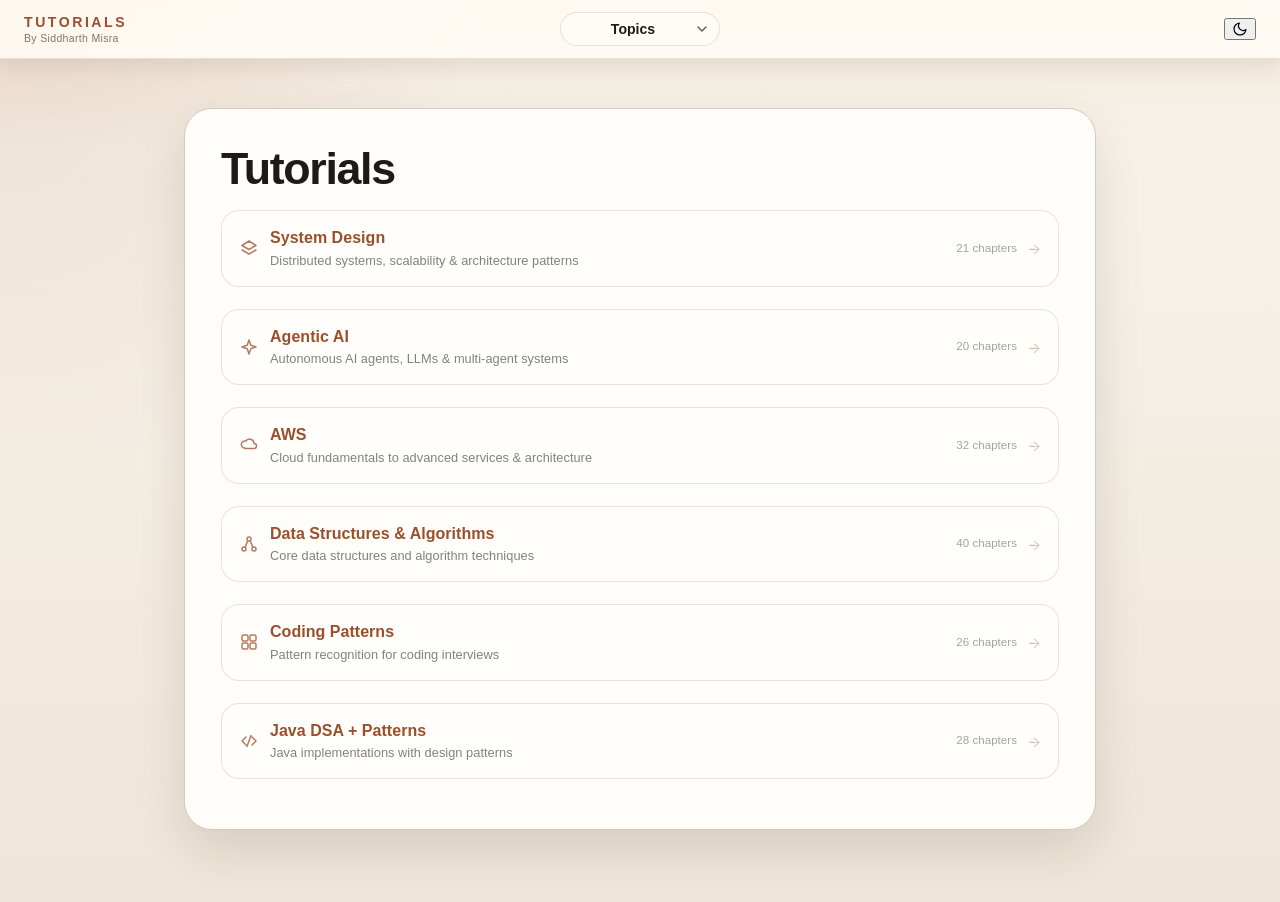
==== commit 2e72f6d7: "updated htmls" ====
--- a/index.html
+++ b/index.html
@@ -3,1157 +3,251 @@
 <head>
   <meta charset="utf-8" />
   <meta name="viewport" content="width=device-width, initial-scale=1" />
-  <title>Engineering Tutorials by Siddharth Misra | System Design, AWS, Agentic AI, DSA</title>
-  <meta name="description" content="Clear engineering tutorials on System Design, Agentic AI, AWS, DSA, Coding Patterns, and Java DSA + Patterns." />
-  <meta name="keywords" content="AWS tutorial, cloud architecture tutorial, system design tutorial, agentic AI tutorial, DSA tutorial, coding patterns, Java DSA tutorial, design patterns tutorial, software engineering, distributed systems, LLM agents, interview preparation" />
+  <title>Tutorials | Siddharth Misra</title>
+  <meta name="description" content="Available tutorials on System Design, Agentic AI, AWS, DSA, Coding Patterns, and Java DSA + Patterns." />
+  <meta name="keywords" content="system design tutorial, agentic AI tutorial, AWS tutorial, DSA tutorial, coding patterns tutorial, Java DSA tutorial" />
   <meta name="author" content="Siddharth Misra" />
   <meta name="robots" content="index, follow" />
   <link rel="canonical" href="https://siddharth-misra.github.io/tutorials/" />
   <meta name="theme-color" content="#8e401f" />
 
-  <!-- Open Graph -->
   <meta property="og:type" content="website" />
   <meta property="og:url" content="https://siddharth-misra.github.io/tutorials/" />
-  <meta property="og:title" content="Engineering Tutorials by Siddharth Misra" />
-  <meta property="og:description" content="Clear engineering tutorials on System Design, Agentic AI, AWS, DSA, Coding Patterns, and Java DSA + Patterns." />
+  <meta property="og:title" content="Available Tutorials by Siddharth Misra" />
+  <meta property="og:description" content="Available tutorials on System Design, Agentic AI, AWS, DSA, Coding Patterns, and Java DSA + Patterns." />
   <meta property="og:site_name" content="Tutorials by Siddharth Misra" />
   <meta property="og:image" content="https://siddharth-misra.github.io/tutorials/shared/og-cover.png" />
   <meta property="og:image:width" content="1200" />
   <meta property="og:image:height" content="630" />
-  <meta property="og:image:alt" content="Engineering Tutorials by Siddharth Misra — System Design, Agentic AI, DSA & More" />
-
-  <!-- Twitter Card -->
+  <meta property="og:image:alt" content="Available tutorials by Siddharth Misra" />
+
   <meta name="twitter:card" content="summary_large_image" />
-  <meta name="twitter:title" content="Engineering Tutorials by Siddharth Misra" />
-  <meta name="twitter:description" content="Clear engineering tutorials on System Design, Agentic AI, AWS, DSA, Coding Patterns, and Java DSA + Patterns." />
+  <meta name="twitter:title" content="Available Tutorials by Siddharth Misra" />
+  <meta name="twitter:description" content="Available tutorials on System Design, Agentic AI, AWS, DSA, Coding Patterns, and Java DSA + Patterns." />
   <meta name="twitter:image" content="https://siddharth-misra.github.io/tutorials/shared/og-cover.png" />
   <meta name="twitter:creator" content="@siddharthmisra" />
 
   <link rel="stylesheet" href="./shared/styles.css" />
   <script>var t=localStorage.getItem("atlas-theme");if(t)document.documentElement.dataset.theme=t;</script>
   <style>
-    @import url("https://fonts.googleapis.com/css2?family=Fraunces:opsz,wght@9..144,600;9..144,700&family=IBM+Plex+Sans:wght@400;500;600;700&display=swap");
-
-    :root {
-      --canvas: #f5efe6;
-      --canvas-deep: #ead9c3;
-      --paper: rgba(255, 250, 243, 0.8);
-      --paper-strong: rgba(255, 252, 247, 0.94);
-      --surface: rgba(255, 255, 255, 0.64);
-      --surface-border: rgba(91, 61, 44, 0.1);
-      --ink: #1f1711;
-      --muted: #6a5a4f;
-      --line: rgba(91, 61, 44, 0.14);
-      --grid-line: rgba(91, 61, 44, 0.05);
-      --clay: #b35a34;
-      --clay-deep: #8e401f;
-      --teal: #0f6b69;
-      --gold: #c89342;
-      --forest: #2f7a52;
-      --bronze: #94663b;
-      --aws: #ff9900;
-      --shadow: 0 24px 60px rgba(51, 31, 19, 0.14);
-      --radius-xl: 32px;
-      --radius-lg: 24px;
-      --radius-md: 18px;
-      --font-body: "Source Serif 4", Georgia, "Times New Roman", serif;
-      --font-ui: "IBM Plex Sans", "Segoe UI", Arial, sans-serif;
-      --font-display: "Fraunces", "Source Serif 4", Georgia, serif;
-      --body-size: clamp(17px, 1rem + 0.16vw, 18.5px);
-      --body-leading: 1.72;
-    }
-
-    [data-theme="dark"] {
-      --canvas: #120c08;
-      --canvas-deep: #1a120e;
-      --paper: rgba(24, 18, 13, 0.9);
-      --paper-strong: rgba(31, 23, 17, 0.96);
-      --surface: rgba(255, 255, 255, 0.05);
-      --surface-border: rgba(255, 255, 255, 0.08);
-      --ink: #f6efe8;
-      --muted: #baa898;
-      --line: rgba(255, 255, 255, 0.08);
-      --grid-line: rgba(255, 255, 255, 0.04);
-      --clay: #d8885f;
-      --clay-deep: #e6a57f;
-      --teal: #59bdb8;
-      --gold: #ddb165;
-      --forest: #6cb183;
-      --bronze: #c3925d;
-      --aws: #ffb347;
-      --shadow: 0 28px 70px rgba(0, 0, 0, 0.5);
-    }
-
-    * {
-      box-sizing: border-box;
-    }
-
-    html {
-      scroll-behavior: smooth;
-    }
-
     body {
+      padding-top: 72px;
+    }
+
+    .shell {
+      max-width: 960px;
+      margin: 0 auto;
+      padding: 24px 24px 72px;
+    }
+
+    main {
+      margin-top: 12px;
+    }
+
+    .tutorial-list {
+      border: 1px solid var(--line);
+      border-radius: 28px;
+      background: var(--card);
+      box-shadow: var(--shadow);
+      padding: clamp(24px, 4vw, 36px);
+    }
+
+    .tutorial-list h1 {
+      margin: 0 0 18px;
+      color: var(--ink);
+      font: 700 clamp(1.9rem, 4vw, 2.8rem)/1.05 var(--font-display);
+      letter-spacing: -0.03em;
+    }
+
+    .tutorial-links {
+      list-style: none;
       margin: 0;
-      min-height: 100vh;
-      overflow-x: hidden;
-      color: var(--ink);
-      background:
-        radial-gradient(circle at 12% 16%, rgba(15, 107, 105, 0.14), transparent 26rem),
-        radial-gradient(circle at 88% 12%, rgba(179, 90, 52, 0.16), transparent 22rem),
-        linear-gradient(180deg, var(--canvas) 0%, var(--canvas-deep) 38%, var(--canvas) 100%);
-      font-family: var(--font-body);
-      font-size: var(--body-size);
-      line-height: var(--body-leading);
-      letter-spacing: 0.002em;
-      text-rendering: optimizeLegibility;
-      -webkit-font-smoothing: antialiased;
-      font-kerning: normal;
-    }
-
-    body::before,
-    body::after {
-      content: "";
-      position: fixed;
-      inset: 0;
-      pointer-events: none;
-      z-index: 0;
-    }
-
-    body::before {
-      background:
-        linear-gradient(var(--grid-line) 1px, transparent 1px),
-        linear-gradient(90deg, var(--grid-line) 1px, transparent 1px);
-      background-size: 40px 40px;
-      mask-image: radial-gradient(circle at center, rgba(0, 0, 0, 0.85), transparent 78%);
-      opacity: 0.7;
-    }
-
-    body::after {
-      background:
-        radial-gradient(circle at 8% 76%, rgba(201, 147, 66, 0.16), transparent 18rem),
-        radial-gradient(circle at 92% 82%, rgba(15, 107, 105, 0.16), transparent 20rem);
-    }
-
-    a {
-      color: inherit;
-    }
-
-    .shell {
-      position: relative;
-      z-index: 1;
-      max-width: 1200px;
-      margin: 0 auto;
-      padding: 32px 24px 80px;
-    }
-
-    main {
+      padding: 0;
       display: grid;
-      gap: 28px;
-      margin-top: 20px;
-    }
-
-    .hero,
-    .section {
-      scroll-margin-top: 96px;
-      width: 100%;
-      min-width: 0;
-    }
-
-    .hero {
-      display: grid;
-      grid-template-columns: minmax(0, 1.15fr) minmax(320px, 0.85fr);
-      gap: 22px;
-      align-items: stretch;
-    }
-
-    .hero__panel,
-    .snapshot,
-    .launchpad,
-    .section,
-    .track-card,
-    .reader-card {
-      border: 1px solid var(--line);
-      background: var(--paper);
-      -webkit-backdrop-filter: blur(12px);
-      backdrop-filter: blur(12px);
-      box-shadow: var(--shadow);
-    }
-
-    .hero__panel,
-    .hero__aside,
-    .hero__content,
-    .hero__actions,
-    .hero__notes,
-    .catalog__grid,
-    .reader,
-    .snapshot,
-    .launchpad,
-    .section {
-      min-width: 0;
-    }
-
-    .track-card,
-    .reader-card,
-    .track-card__top,
-    .track-card__top > div,
-    .track-card__footer {
-      min-width: 0;
-      width: 100%;
-    }
-
-    .hero__panel {
-      position: relative;
-      overflow: hidden;
-      padding: clamp(34px, 5vw, 60px);
-      border-radius: var(--radius-xl);
-    }
-
-    .hero__panel::before {
-      content: "";
-      position: absolute;
-      top: -5rem;
-      right: -4rem;
-      width: 18rem;
-      height: 18rem;
-      border-radius: 50%;
-      background: radial-gradient(circle, rgba(15, 107, 105, 0.18), transparent 70%);
-    }
-
-    .hero__panel::after {
-      content: "";
-      position: absolute;
-      left: -5rem;
-      bottom: -6rem;
-      width: 18rem;
-      height: 18rem;
-      border-radius: 50%;
-      background: radial-gradient(circle, rgba(201, 147, 66, 0.18), transparent 70%);
-    }
-
-    .hero__content {
-      position: relative;
-      z-index: 1;
-    }
-
-    .hero__eyebrow,
-    .section-kicker,
-    .launchpad__kicker,
-    .track-card__category {
-      margin: 0;
-      font: 700 0.76rem/1.2 var(--font-ui);
-      letter-spacing: 0.16em;
-      text-transform: uppercase;
-    }
-
-    .hero__eyebrow,
-    .section-kicker,
-    .launchpad__kicker {
-      color: var(--teal);
-    }
-
-    .hero__title {
-      max-width: 10.5ch;
-      margin: 14px 0 0;
-      font: 700 clamp(3rem, 6vw, 5rem)/0.94 var(--font-display);
-      letter-spacing: -0.05em;
-    }
-
-    .hero__lede {
-      max-width: 32rem;
-      margin: 18px 0 0;
-      color: var(--muted);
-      font: 500 1.02rem/1.7 var(--font-ui);
-    }
-
-    .hero__actions {
-      display: flex;
-      flex-wrap: wrap;
-      gap: 12px;
-      margin-top: 28px;
-    }
-
-    .button {
-      display: inline-flex;
-      align-items: center;
-      justify-content: center;
-      min-height: 50px;
-      padding: 12px 20px;
-      border-radius: 999px;
-      text-decoration: none;
-      font: 700 0.92rem/1 var(--font-ui);
-      transition: transform 160ms ease, border-color 160ms ease, background 160ms ease, box-shadow 160ms ease;
-    }
-
-    .button:hover,
-    .button:focus-visible {
-      transform: translateY(-1px);
-    }
-
-    .button--primary {
-      background: linear-gradient(135deg, var(--clay) 0%, var(--clay-deep) 100%);
-      color: #fff8f1;
-      box-shadow: 0 18px 34px rgba(142, 64, 31, 0.22);
-    }
-
-    .button--secondary {
-      border: 1px solid var(--surface-border);
-      background: var(--surface);
-      color: var(--ink);
-    }
-
-    .hero__notes {
-      display: flex;
-      flex-wrap: wrap;
-      gap: 10px;
-      margin-top: 24px;
-    }
-
-    .note-pill,
-    .tag {
-      display: inline-flex;
-      align-items: center;
-      min-height: 36px;
-      padding: 8px 12px;
-      border-radius: 999px;
-      border: 1px solid var(--surface-border);
-      background: var(--surface);
-      font: 600 0.82rem/1 var(--font-ui);
-    }
-
-    .note-pill {
-      color: var(--muted);
-    }
-
-    .hero__aside {
-      display: grid;
-      gap: 18px;
-      align-content: start;
-    }
-
-    .snapshot {
-      display: grid;
-      grid-template-columns: repeat(3, minmax(0, 1fr));
-      gap: 12px;
-      padding: 18px;
-      border-radius: var(--radius-xl);
-    }
-
-    .snapshot__item {
-      min-height: 0;
-      height: auto;
-      padding: 16px;
-      border-radius: 18px;
-      border: 1px solid var(--surface-border);
-      background: var(--surface);
-    }
-
-    .snapshot__value {
-      display: block;
-      font: 700 clamp(1.6rem, 4vw, 2.5rem)/0.95 var(--font-display);
-      letter-spacing: -0.04em;
-      color: var(--clay-deep);
-    }
-
-    .snapshot__label {
-      display: block;
-      margin-top: 8px;
-      color: var(--muted);
-      font: 600 0.84rem/1.5 var(--font-ui);
-    }
-
-    .launchpad {
-      padding: 22px;
-      border-radius: var(--radius-xl);
-    }
-
-    .launchpad__title {
-      margin: 10px 0 0;
-      font: 700 1.45rem/1.05 var(--font-ui);
-      letter-spacing: -0.03em;
-    }
-
-    .launchpad__list {
-      display: grid;
-      gap: 10px;
-      margin-top: 18px;
-    }
-
-    .launchpad__link {
+      gap: 8px;
+    }
+
+    .tutorial-links a {
       display: flex;
       align-items: center;
       justify-content: space-between;
-      gap: 14px;
-      padding: 14px 16px;
+      gap: 12px;
+      padding: 16px 18px;
+      border: 1px solid var(--btn-border);
       border-radius: 18px;
-      border: 1px solid var(--surface-border);
-      background: var(--surface);
+      background: var(--btn-bg);
+      color: var(--accent);
       text-decoration: none;
       transition: transform 160ms ease, border-color 160ms ease, background 160ms ease;
     }
 
-    .launchpad__link:hover,
-    .launchpad__link:focus-visible {
+    .tutorial-links a:hover,
+    .tutorial-links a:focus-visible {
       transform: translateY(-1px);
-      border-color: rgba(179, 90, 52, 0.22);
-      background: var(--paper-strong);
-    }
-
-    .launchpad__text {
-      display: grid;
-      gap: 4px;
-    }
-
-    .launchpad__text strong {
-      font: 700 0.98rem/1.2 var(--font-ui);
-    }
-
-    .launchpad__text span {
-      color: var(--muted);
-      font: 600 0.82rem/1.4 var(--font-ui);
-    }
-
-    .launchpad__arrow {
+      border-color: var(--btn-border-hover);
+      background: var(--btn-bg-hover);
+      outline: none;
+    }
+
+    .link-icon {
       flex-shrink: 0;
-      color: var(--clay-deep);
-      font: 700 1rem/1 var(--font-ui);
-    }
-
-    .section {
-      padding: 30px;
-      border-radius: var(--radius-xl);
-    }
-
-    .section-header {
+      opacity: 0.75;
       display: flex;
-      align-items: flex-end;
-      justify-content: space-between;
-      gap: 20px;
-      margin-bottom: 22px;
-    }
-
-    .section-title {
-      margin: 8px 0 0;
-      font: 700 clamp(1.8rem, 3vw, 2.6rem)/0.98 var(--font-display);
-      letter-spacing: -0.04em;
-    }
-
-    .section-note {
-      max-width: 24rem;
-      margin: 0;
-      color: var(--muted);
-      font: 600 0.92rem/1.55 var(--font-ui);
-      text-align: right;
-    }
-
-    .catalog__grid {
-      display: grid;
-      grid-template-columns: repeat(3, minmax(0, 1fr));
-      gap: 18px;
-    }
-
-    .track-card {
-      --track-accent: var(--clay);
-      position: relative;
-      display: grid;
-      gap: 16px;
-      min-height: 100%;
-      padding: 24px;
-      border-radius: var(--radius-lg);
-      transition: transform 180ms ease, box-shadow 180ms ease, border-color 180ms ease;
-    }
-
-    .track-card::before {
-      content: "";
-      position: absolute;
-      inset: 0 0 auto;
-      height: 4px;
-      border-radius: inherit;
-      background: linear-gradient(90deg, var(--track-accent), transparent 78%);
-    }
-
-    .track-card:hover,
-    .track-card:focus-within {
-      transform: translateY(-4px);
-      border-color: rgba(179, 90, 52, 0.22);
-      box-shadow: 0 28px 56px rgba(51, 31, 19, 0.16);
-    }
-
-    .track-card--system {
-      --track-accent: var(--teal);
-    }
-
-    .track-card--agentic {
-      --track-accent: var(--gold);
-    }
-
-    .track-card--aws {
-      --track-accent: var(--aws);
-    }
-
-    .track-card--dsa {
-      --track-accent: var(--forest);
-    }
-
-    .track-card--coding {
-      --track-accent: var(--bronze);
-    }
-
-    .track-card--java {
-      --track-accent: var(--clay);
-    }
-
-    .track-card__top {
+    }
+
+    .link-text {
+      flex: 1;
       display: flex;
-      align-items: flex-start;
-      justify-content: space-between;
-      gap: 12px;
-    }
-
-    .track-card__index {
+      flex-direction: column;
+      gap: 3px;
+    }
+
+    .link-title {
+      font: 600 1rem/1.35 var(--font-ui);
+      color: var(--accent);
+    }
+
+    .link-desc {
+      font: 400 0.8rem/1.4 var(--font-ui);
+      color: var(--ink);
+      opacity: 0.55;
+    }
+
+    .link-count {
       flex-shrink: 0;
-      display: inline-flex;
-      align-items: center;
-      justify-content: center;
-      width: 42px;
-      height: 42px;
-      border-radius: 14px;
-      background: var(--surface);
-      border: 1px solid var(--surface-border);
-      color: var(--track-accent);
-      font: 700 0.82rem/1 var(--font-ui);
-      letter-spacing: 0.08em;
-    }
-
-    .track-card__title {
-      margin: 8px 0 0;
-      font: 700 1.5rem/1.05 var(--font-ui);
-      letter-spacing: -0.03em;
-      overflow-wrap: anywhere;
-    }
-
-    .track-card__body {
-      margin: 0;
-      color: var(--muted);
-      font: 500 0.97rem/1.65 var(--font-ui);
-      overflow-wrap: anywhere;
-    }
-
-    .track-card__tags {
-      display: flex;
-      flex-wrap: wrap;
-      gap: 8px;
-    }
-
-    .tag {
-      color: var(--muted);
-    }
-
-    .track-card__footer {
-      display: flex;
-      align-items: flex-start;
-      justify-content: space-between;
-      gap: 14px;
-      margin-top: auto;
-      padding-top: 14px;
-      border-top: 1px solid var(--line);
-    }
-
-    .track-card__prompt {
-      margin: 0;
-      color: var(--muted);
-      font: 600 0.84rem/1.5 var(--font-ui);
-      overflow-wrap: anywhere;
-    }
-
-    .track-card__link {
-      display: inline-flex;
-      align-items: center;
-      justify-content: center;
-      min-height: 42px;
-      padding: 10px 16px;
-      border-radius: 999px;
-      border: 1px solid var(--surface-border);
-      background: var(--surface);
-      text-decoration: none;
+      font: 500 0.72rem/1 var(--font-ui);
+      color: var(--ink);
+      opacity: 0.4;
       white-space: nowrap;
-      font: 700 0.86rem/1 var(--font-ui);
-      transition: transform 160ms ease, border-color 160ms ease, background 160ms ease;
-    }
-
-    .track-card__link:hover,
-    .track-card__link:focus-visible {
-      transform: translateY(-1px);
-      border-color: rgba(179, 90, 52, 0.22);
-      background: var(--paper-strong);
-    }
-
-    .reader {
-      display: grid;
-      grid-template-columns: repeat(3, minmax(0, 1fr));
-      gap: 16px;
-    }
-
-    .reader-card {
-      padding: 22px;
-      border-radius: var(--radius-lg);
-      background: var(--paper-strong);
-    }
-
-    .reader-card__step {
-      display: inline-flex;
-      align-items: center;
-      justify-content: center;
-      width: 40px;
-      height: 40px;
-      border-radius: 14px;
-      border: 1px solid var(--surface-border);
-      background: var(--surface);
-      color: var(--clay-deep);
-      font: 700 0.84rem/1 var(--font-ui);
-      letter-spacing: 0.08em;
-    }
-
-    .reader-card__title {
-      margin: 16px 0 0;
-      font: 700 1.18rem/1.15 var(--font-ui);
-      letter-spacing: -0.02em;
-    }
-
-    .reader-card__body {
-      margin: 10px 0 0;
-      color: var(--muted);
-      font: 500 0.94rem/1.62 var(--font-ui);
-      overflow-wrap: anywhere;
-    }
-
-    @media (prefers-reduced-motion: no-preference) {
-      .hero__panel,
-      .hero__aside > *,
-      .track-card,
-      .reader-card {
-        animation: rise 520ms ease both;
-      }
-
-      .hero__aside > *:nth-child(2) {
-        animation-delay: 90ms;
-      }
-
-      .track-card:nth-child(2) {
-        animation-delay: 60ms;
-      }
-
-      .track-card:nth-child(3) {
-        animation-delay: 110ms;
-      }
-
-      .track-card:nth-child(4) {
-        animation-delay: 160ms;
-      }
-
-      .track-card:nth-child(5) {
-        animation-delay: 210ms;
-      }
-
-      .track-card:nth-child(6) {
-        animation-delay: 260ms;
-      }
-    }
-
-    @keyframes rise {
-      from {
-        opacity: 0;
-        transform: translateY(14px);
-      }
-
-      to {
-        opacity: 1;
-        transform: translateY(0);
-      }
-    }
-
-    @media (max-width: 1080px) {
-      .catalog__grid {
-        grid-template-columns: repeat(2, minmax(0, 1fr));
-      }
-    }
-
-    @media (max-width: 940px) {
-      .hero {
-        grid-template-columns: 1fr;
-      }
-
-      .section-header {
-        align-items: flex-start;
-        flex-direction: column;
-      }
-
-      .section-note {
-        max-width: none;
-        text-align: left;
-      }
-
-      .reader {
-        grid-template-columns: 1fr;
-      }
-    }
-
-    @media (max-width: 680px) {
-      .atlas-topbar {
-        gap: 8px;
-        padding-inline: 14px;
-      }
-
-      .atlas-topbar__left {
-        flex: 1 1 auto;
-        min-width: 0;
-      }
-
-      .atlas-topbar__center,
-      .atlas-topbar__right {
-        flex: 0 0 auto;
-      }
-
-      .atlas-topbar__brand-title {
-        font-size: 0.76rem;
-        letter-spacing: 0.14em;
-      }
-
-      .atlas-topbar__byline {
-        display: none;
-      }
-
-      .atlas-topbar__nav-btn {
-        width: auto;
-        min-width: 120px;
-        padding-inline: 12px;
+    }
+
+    .link-arrow {
+      flex-shrink: 0;
+      font-size: 1rem;
+      opacity: 0.4;
+      transition: opacity 160ms ease, transform 160ms ease;
+    }
+
+    .tutorial-links a:hover .link-arrow,
+    .tutorial-links a:focus-visible .link-arrow {
+      opacity: 0.85;
+      transform: translateX(3px);
+    }
+
+    @media (max-width: 640px) {
+      body {
+        padding-top: 68px;
       }
 
       .shell {
-        padding-inline: 16px;
-      }
-
-      .hero__panel,
-      .section {
-        padding: 24px 20px;
-      }
-
-      .hero__title {
-        font-size: clamp(2.6rem, 20vw, 4rem);
-        max-width: 8ch;
-      }
-
-      .hero__actions,
-      .catalog__grid,
-      .snapshot {
-        grid-template-columns: 1fr;
-      }
-
-      .snapshot {
-        display: flex;
-        flex-direction: column;
-      }
-
-      .hero__actions {
-        display: grid;
-      }
-
-      .button,
-      .track-card__link {
-        width: 100%;
-      }
-
-      .catalog__grid {
-        display: grid;
-      }
-
-      .track-card__footer {
-        flex-direction: column;
-      }
-    }
-
-    @media print {
-      *,
-      *::before,
-      *::after {
-        animation: none !important;
-        box-shadow: none !important;
-        text-shadow: none !important;
-      }
-
-      body {
-        background: #fff !important;
-        color: #111;
-      }
-
-      body::before,
-      body::after,
-      .hero__actions,
-      .track-card__link,
-      .launchpad__arrow {
-        display: none !important;
-      }
-
-      .shell {
-        max-width: none;
-        padding: 0;
-      }
-
-      .hero,
-      .catalog__grid,
-      .reader {
-        display: block;
-      }
-
-      .hero__panel,
-      .snapshot,
-      .launchpad,
-      .section,
-      .track-card,
-      .reader-card {
-        border: 1px solid #ccc;
-        background: #fff !important;
-      }
-
-      .snapshot,
-      .launchpad,
-      .track-card,
-      .reader-card {
-        break-inside: avoid;
-        page-break-inside: avoid;
-        margin-top: 12px;
+        padding: 20px 16px 56px;
+      }
+
+      .tutorial-list {
+        border-radius: 22px;
+        padding: 22px 18px;
+      }
+
+      .tutorial-links a {
+        padding: 14px 16px;
       }
     }
   </style>
 </head>
-<body class="has-atlas-topbar">
-  <div class="shell">
-    <!-- BEGIN_SHARED_TOPBAR -->
-<nav class="atlas-topbar" data-unified-topbar="home" aria-label="Tutorials navigation">
-  <div class="atlas-topbar__left">
-    <a class="atlas-topbar__brand" href="./index.html"><span class="atlas-topbar__brand-title">Tutorials</span><span class="atlas-topbar__byline">By Siddharth Misra</span></a>
-  </div>
-  <div class="atlas-topbar__center">
-    <div class="atlas-topbar__nav-menu" data-nav-menu>
-      <button class="atlas-topbar__nav-btn" type="button" aria-label="Tutorial topics" aria-expanded="false" aria-haspopup="true" data-nav-btn>
-        <span>Topics</span>
-        <svg width="10" height="6" viewBox="0 0 10 6" fill="none" aria-hidden="true">
-          <path d="M1 1l4 4 4-4" stroke="currentColor" stroke-width="1.5" stroke-linecap="round" stroke-linejoin="round"/>
+<body>
+  <nav class="atlas-topbar" data-unified-topbar="home" aria-label="Tutorials navigation">
+    <div class="atlas-topbar__left">
+      <a class="atlas-topbar__brand" href="./index.html"><span class="atlas-topbar__brand-title">Tutorials</span><span class="atlas-topbar__byline">By Siddharth Misra</span></a>
+    </div>
+    <div class="atlas-topbar__center">
+      <div class="atlas-topbar__nav-menu" data-nav-menu>
+        <button class="atlas-topbar__nav-btn" type="button" aria-label="Tutorial topics" aria-expanded="false" aria-haspopup="true" data-nav-btn>
+          <span>Topics</span>
+          <svg width="10" height="6" viewBox="0 0 10 6" fill="none" aria-hidden="true">
+            <path d="M1 1l4 4 4-4" stroke="currentColor" stroke-width="1.5" stroke-linecap="round" stroke-linejoin="round"/>
+          </svg>
+        </button>
+        <div class="atlas-topbar__nav-dropdown" data-nav-dropdown>
+          <a class="atlas-topbar__nav-item" href="./system-design/systemdesign.html" data-topic-link>System Design</a>
+          <a class="atlas-topbar__nav-item" href="./agentic-system/agentic-ai.html" data-topic-link>Agentic AI</a>
+          <a class="atlas-topbar__nav-item" href="./aws/aws.html" data-topic-link>AWS</a>
+          <a class="atlas-topbar__nav-item" href="./dsa/dsa.html" data-topic-link>DSA</a>
+          <a class="atlas-topbar__nav-item" href="./coding-patterns/coding-patterns.html" data-topic-link>Coding Patterns</a>
+          <a class="atlas-topbar__nav-item" href="./dsa-coding-design-patterns/dsa-coding-design.html" data-topic-link>Java DSA + Patterns</a>
+        </div>
+      </div>
+    </div>
+    <div class="atlas-topbar__right">
+      <button class="atlas-topbar__theme-btn" type="button" aria-label="Toggle dark mode" data-theme-toggle>
+        <svg class="atlas-topbar__theme-icon atlas-topbar__theme-icon--sun" width="16" height="16" viewBox="0 0 24 24" fill="none" aria-hidden="true">
+          <circle cx="12" cy="12" r="4" stroke="currentColor" stroke-width="1.8"/>
+          <path d="M12 2v2M12 20v2M4.22 4.22l1.42 1.42M18.36 18.36l1.42 1.42M2 12h2M20 12h2M4.22 19.78l1.42-1.42M18.36 5.64l1.42-1.42" stroke="currentColor" stroke-width="1.8" stroke-linecap="round"/>
+        </svg>
+        <svg class="atlas-topbar__theme-icon atlas-topbar__theme-icon--moon" width="16" height="16" viewBox="0 0 24 24" fill="none" aria-hidden="true">
+          <path d="M21 12.79A9 9 0 1 1 11.21 3 7 7 0 0 0 21 12.79z" stroke="currentColor" stroke-width="1.8" stroke-linecap="round" stroke-linejoin="round"/>
         </svg>
       </button>
-      <div class="atlas-topbar__nav-dropdown" data-nav-dropdown>
-        <a class="atlas-topbar__nav-item" href="./system-design/systemdesign.html" data-topic-link>System Design</a>
-        <a class="atlas-topbar__nav-item" href="./agentic-system/agentic-ai.html" data-topic-link>Agentic AI</a>
-        <a class="atlas-topbar__nav-item" href="./aws/aws.html" data-topic-link>AWS</a>
-        <a class="atlas-topbar__nav-item" href="./dsa/dsa.html" data-topic-link>DSA</a>
-        <a class="atlas-topbar__nav-item" href="./coding-patterns/coding-patterns.html" data-topic-link>Coding Patterns</a>
-        <a class="atlas-topbar__nav-item" href="./dsa-coding-design-patterns/dsa-coding-design.html" data-topic-link>Java DSA + Patterns</a>
-      </div>
     </div>
-  </div>
-  <div class="atlas-topbar__right">
-    <button class="atlas-topbar__theme-btn" type="button" aria-label="Toggle dark mode" data-theme-toggle>
-      <svg class="atlas-topbar__theme-icon atlas-topbar__theme-icon--sun" width="16" height="16" viewBox="0 0 24 24" fill="none" aria-hidden="true">
-        <circle cx="12" cy="12" r="4" stroke="currentColor" stroke-width="1.8"/>
-        <path d="M12 2v2M12 20v2M4.22 4.22l1.42 1.42M18.36 18.36l1.42 1.42M2 12h2M20 12h2M4.22 19.78l1.42-1.42M18.36 5.64l1.42-1.42" stroke="currentColor" stroke-width="1.8" stroke-linecap="round"/>
-      </svg>
-      <svg class="atlas-topbar__theme-icon atlas-topbar__theme-icon--moon" width="16" height="16" viewBox="0 0 24 24" fill="none" aria-hidden="true">
-        <path d="M21 12.79A9 9 0 1 1 11.21 3 7 7 0 0 0 21 12.79z" stroke="currentColor" stroke-width="1.8" stroke-linecap="round" stroke-linejoin="round"/>
-      </svg>
-    </button>
-  </div>
-</nav>
-<!-- END_SHARED_TOPBAR -->
-
-
-
-<main>
-
-      <section class="hero" aria-labelledby="home-title">
-        <div class="hero__panel">
-          <div class="hero__content">
-            <p class="hero__eyebrow">Tutorial library</p>
-            <h1 class="hero__title" id="home-title">Learn the systems behind the software.</h1>
-            <p class="hero__lede">Six focused tracks for engineers who want clear mental models, sharper trade-offs, and less filler.</p>
-            <div class="hero__actions">
-              <a class="button button--primary" href="./system-design/systemdesign.html">Start with System Design</a>
-              <a class="button button--secondary" href="#tracks">Browse all tracks</a>
-            </div>
-            <div class="hero__notes" aria-label="Library highlights">
-              <span class="note-pill">Free to read</span>
-              <span class="note-pill">Chapter-based</span>
-              <span class="note-pill">Print-friendly</span>
-            </div>
-          </div>
-        </div>
-
-        <div class="hero__aside">
-          <div class="snapshot" aria-label="Library snapshot">
-            <div class="snapshot__item">
-              <span class="snapshot__value">6</span>
-              <span class="snapshot__label">Focused tracks</span>
-            </div>
-            <div class="snapshot__item">
-              <span class="snapshot__value">Free</span>
-              <span class="snapshot__label">No paywall</span>
-            </div>
-            <div class="snapshot__item">
-              <span class="snapshot__value">3</span>
-              <span class="snapshot__label">Reading modes</span>
-            </div>
-          </div>
-
-          <aside class="launchpad" aria-labelledby="launchpad-title">
-            <p class="launchpad__kicker">Start here</p>
-            <h2 class="launchpad__title" id="launchpad-title">Common entry points.</h2>
-            <div class="launchpad__list">
-              <a class="launchpad__link" href="./system-design/systemdesign.html">
-                <span class="launchpad__text">
-                  <strong>System Design</strong>
-                  <span>Architecture, scaling, reliability</span>
-                </span>
-                <span class="launchpad__arrow">→</span>
-              </a>
-              <a class="launchpad__link" href="./agentic-system/agentic-ai.html">
-                <span class="launchpad__text">
-                  <strong>Agentic AI</strong>
-                  <span>Planning, tools, memory, evaluation</span>
-                </span>
-                <span class="launchpad__arrow">→</span>
-              </a>
-              <a class="launchpad__link" href="./dsa-coding-design-patterns/dsa-coding-design.html">
-                <span class="launchpad__text">
-                  <strong>Java DSA + Patterns</strong>
-                  <span>One integrated prep path</span>
-                </span>
-                <span class="launchpad__arrow">→</span>
-              </a>
-            </div>
-          </aside>
-        </div>
+  </nav>
+
+  <div class="shell">
+    <main>
+      <section class="tutorial-list" aria-labelledby="tutorials-title">
+        <h1 id="tutorials-title">Tutorials</h1>
+        <ul class="tutorial-links">
+          <li><a href="./system-design/systemdesign.html"><span class="link-icon"><svg width="18" height="18" viewBox="0 0 18 18" fill="none" stroke="currentColor" stroke-width="1.5" stroke-linecap="round" stroke-linejoin="round" aria-hidden="true"><path d="M9 2L2 6.5l7 4 7-4L9 2z"/><path d="M2 11l7 4 7-4"/></svg></span><span class="link-text"><span class="link-title">System Design</span><span class="link-desc">Distributed systems, scalability &amp; architecture patterns</span></span><span class="link-count">21 chapters</span><span class="link-arrow" aria-hidden="true">→</span></a></li>
+          <li><a href="./agentic-system/agentic-ai.html"><span class="link-icon"><svg width="18" height="18" viewBox="0 0 18 18" fill="none" stroke="currentColor" stroke-width="1.5" stroke-linecap="round" stroke-linejoin="round" aria-hidden="true"><path d="M9 2l1.8 5.2L16 9l-5.2 1.8L9 16l-1.8-5.2L2 9l5.2-1.8L9 2z"/></svg></span><span class="link-text"><span class="link-title">Agentic AI</span><span class="link-desc">Autonomous AI agents, LLMs &amp; multi-agent systems</span></span><span class="link-count">20 chapters</span><span class="link-arrow" aria-hidden="true">→</span></a></li>
+          <li><a href="./aws/aws.html"><span class="link-icon"><svg width="18" height="18" viewBox="0 0 18 18" fill="none" stroke="currentColor" stroke-width="1.5" stroke-linecap="round" stroke-linejoin="round" aria-hidden="true"><path d="M5 12a3.5 3.5 0 1 1 .7-6.9A4.5 4.5 0 0 1 14 7.5a2.5 2.5 0 0 1 0 5H5z"/></svg></span><span class="link-text"><span class="link-title">AWS</span><span class="link-desc">Cloud fundamentals to advanced services &amp; architecture</span></span><span class="link-count">32 chapters</span><span class="link-arrow" aria-hidden="true">→</span></a></li>
+          <li><a href="./dsa/dsa.html"><span class="link-icon"><svg width="18" height="18" viewBox="0 0 18 18" fill="none" stroke="currentColor" stroke-width="1.5" stroke-linecap="round" stroke-linejoin="round" aria-hidden="true"><circle cx="9" cy="4" r="2"/><circle cx="4" cy="14" r="2"/><circle cx="14" cy="14" r="2"/><path d="M7.6 5.9L5.2 12.2M10.4 5.9L12.8 12.2"/></svg></span><span class="link-text"><span class="link-title">Data Structures &amp; Algorithms</span><span class="link-desc">Core data structures and algorithm techniques</span></span><span class="link-count">40 chapters</span><span class="link-arrow" aria-hidden="true">→</span></a></li>
+          <li><a href="./coding-patterns/coding-patterns.html"><span class="link-icon"><svg width="18" height="18" viewBox="0 0 18 18" fill="none" stroke="currentColor" stroke-width="1.5" stroke-linecap="round" stroke-linejoin="round" aria-hidden="true"><rect x="2" y="2" width="6" height="6" rx="1.5"/><rect x="10" y="2" width="6" height="6" rx="1.5"/><rect x="2" y="10" width="6" height="6" rx="1.5"/><rect x="10" y="10" width="6" height="6" rx="1.5"/></svg></span><span class="link-text"><span class="link-title">Coding Patterns</span><span class="link-desc">Pattern recognition for coding interviews</span></span><span class="link-count">26 chapters</span><span class="link-arrow" aria-hidden="true">→</span></a></li>
+          <li><a href="./dsa-coding-design-patterns/dsa-coding-design.html"><span class="link-icon"><svg width="18" height="18" viewBox="0 0 18 18" fill="none" stroke="currentColor" stroke-width="1.5" stroke-linecap="round" stroke-linejoin="round" aria-hidden="true"><path d="M6 5L2 9l4 4M12 5l4 4-4 4M11 3.5l-4 11"/></svg></span><span class="link-text"><span class="link-title">Java DSA + Patterns</span><span class="link-desc">Java implementations with design patterns</span></span><span class="link-count">28 chapters</span><span class="link-arrow" aria-hidden="true">→</span></a></li>
+        </ul>
       </section>
-
-      <section class="section" id="tracks" aria-labelledby="tracks-title">
-        <div class="section-header">
-          <div>
-            <p class="section-kicker">Tracks</p>
-            <h2 class="section-title" id="tracks-title">Pick the outcome you want.</h2>
-          </div>
-          <p class="section-note">Each track is chapter-based, searchable, and ready for offline review.</p>
-        </div>
-
-        <div class="catalog__grid" aria-label="Tutorial tracks">
-          <article class="track-card track-card--system">
-            <div class="track-card__top">
-              <div>
-                <p class="track-card__category">Backend architecture</p>
-                <h3 class="track-card__title">System Design</h3>
-              </div>
-              <span class="track-card__index">01</span>
-            </div>
-            <p class="track-card__body">Protocols, databases, caching, queues, scaling, and failure handling.</p>
-            <div class="track-card__tags" aria-label="System Design topics">
-              <span class="tag">Networking</span>
-              <span class="tag">Datastores</span>
-              <span class="tag">Reliability</span>
-            </div>
-            <div class="track-card__footer">
-              <p class="track-card__prompt">Best for production architecture judgment and backend interviews.</p>
-              <a class="track-card__link" href="./system-design/systemdesign.html">Open track</a>
-            </div>
-          </article>
-
-          <article class="track-card track-card--agentic">
-            <div class="track-card__top">
-              <div>
-                <p class="track-card__category">LLM products</p>
-                <h3 class="track-card__title">Agentic AI</h3>
-              </div>
-              <span class="track-card__index">02</span>
-            </div>
-            <p class="track-card__body">Planning loops, tool calling, memory, retrieval, orchestration, and evaluation.</p>
-            <div class="track-card__tags" aria-label="Agentic AI topics">
-              <span class="tag">Planning</span>
-              <span class="tag">Tool Use</span>
-              <span class="tag">RAG</span>
-            </div>
-            <div class="track-card__footer">
-              <p class="track-card__prompt">Best for engineers moving from prompts to real agent systems.</p>
-              <a class="track-card__link" href="./agentic-system/agentic-ai.html">Open track</a>
-            </div>
-          </article>
-
-          <article class="track-card track-card--aws">
-            <div class="track-card__top">
-              <div>
-                <p class="track-card__category">Cloud systems</p>
-                <h3 class="track-card__title">AWS</h3>
-              </div>
-              <span class="track-card__index">03</span>
-            </div>
-            <p class="track-card__body">Accounts, IAM, networking, compute, storage, databases, serverless, and operations.</p>
-            <div class="track-card__tags" aria-label="AWS topics">
-              <span class="tag">VPC</span>
-              <span class="tag">Compute</span>
-              <span class="tag">Security</span>
-            </div>
-            <div class="track-card__footer">
-              <p class="track-card__prompt">Best for platform work, cloud design, and AWS fundamentals.</p>
-              <a class="track-card__link" href="./aws/aws.html">Open track</a>
-            </div>
-          </article>
-
-          <article class="track-card track-card--dsa">
-            <div class="track-card__top">
-              <div>
-                <p class="track-card__category">Algorithmic thinking</p>
-                <h3 class="track-card__title">Data Structures &amp; Algorithms</h3>
-              </div>
-              <span class="track-card__index">04</span>
-            </div>
-            <p class="track-card__body">Java-first coverage of arrays, trees, graphs, greedy methods, and dynamic programming.</p>
-            <div class="track-card__tags" aria-label="DSA topics">
-              <span class="tag">Trees</span>
-              <span class="tag">Graphs</span>
-              <span class="tag">DP</span>
-            </div>
-            <div class="track-card__footer">
-              <p class="track-card__prompt">Best for interview depth and structured problem solving.</p>
-              <a class="track-card__link" href="./dsa/dsa.html">Open track</a>
-            </div>
-          </article>
-
-          <article class="track-card track-card--coding">
-            <div class="track-card__top">
-              <div>
-                <p class="track-card__category">Pattern recognition</p>
-                <h3 class="track-card__title">Coding Patterns</h3>
-              </div>
-              <span class="track-card__index">05</span>
-            </div>
-            <p class="track-card__body">Reusable templates for windows, intervals, traversals, searches, and DP families.</p>
-            <div class="track-card__tags" aria-label="Coding Patterns topics">
-              <span class="tag">Windows</span>
-              <span class="tag">Intervals</span>
-              <span class="tag">Search</span>
-            </div>
-            <div class="track-card__footer">
-              <p class="track-card__prompt">Best for faster recognition and cleaner interview solutions.</p>
-              <a class="track-card__link" href="./coding-patterns/coding-patterns.html">Open track</a>
-            </div>
-          </article>
-
-          <article class="track-card track-card--java">
-            <div class="track-card__top">
-              <div>
-                <p class="track-card__category">Integrated path</p>
-                <h3 class="track-card__title">Java DSA + Patterns</h3>
-              </div>
-              <span class="track-card__index">06</span>
-            </div>
-            <p class="track-card__body">One Java-first roadmap across language foundations, DSA, coding patterns, and design patterns.</p>
-            <div class="track-card__tags" aria-label="Java DSA and Patterns topics">
-              <span class="tag">Java</span>
-              <span class="tag">DSA</span>
-              <span class="tag">Design Patterns</span>
-            </div>
-            <div class="track-card__footer">
-              <p class="track-card__prompt">Best for one end-to-end preparation path instead of separate tracks.</p>
-              <a class="track-card__link" href="./dsa-coding-design-patterns/dsa-coding-design.html">Open track</a>
-            </div>
-          </article>
-        </div>
-      </section>
-
-      <section class="section" aria-labelledby="reading-title">
-        <div class="section-header">
-          <div>
-            <p class="section-kicker">Reading modes</p>
-            <h2 class="section-title" id="reading-title">Use the format that fits the session.</h2>
-          </div>
-          <p class="section-note">Short sessions, long reads, and offline review are all built in.</p>
-        </div>
-
-        <div class="reader">
-          <article class="reader-card">
-            <span class="reader-card__step">01</span>
-            <h3 class="reader-card__title">Chapter view</h3>
-            <p class="reader-card__body">Move one chapter at a time with sidebar navigation and prev-next controls.</p>
-          </article>
-
-          <article class="reader-card">
-            <span class="reader-card__step">02</span>
-            <h3 class="reader-card__title">Single page</h3>
-            <p class="reader-card__body">Switch to one long page when you want fast search or uninterrupted reading.</p>
-          </article>
-
-          <article class="reader-card">
-            <span class="reader-card__step">03</span>
-            <h3 class="reader-card__title">PDF export</h3>
-            <p class="reader-card__body">Use the print view for clean offline review, annotation, and reference notes.</p>
-          </article>
-        </div>
-      </section>
-
     </main>
   </div>
-  <footer class="site-footer">
-    &copy; 2026 <a href="https://siddharth-misra.github.io" target="_blank" rel="noopener noreferrer">Siddharth Misra</a>
-  </footer>
+
   <script src="./shared/topbar.js"></script>
   <script type="application/ld+json">
   {
     "@context": "https://schema.org",
-    "@type": "WebSite",
-    "name": "Engineering Tutorials by Siddharth Misra",
-    "url": "https://siddharth-misra.github.io/tutorials/",
-    "description": "Clear engineering tutorials on System Design, Agentic AI, AWS, DSA, Coding Patterns, and Java DSA + Patterns.",
-    "author": {
-      "@type": "Person",
-      "name": "Siddharth Misra",
-      "url": "https://siddharth-misra.github.io"
-    },
-    "hasPart": [
-      {
-        "@type": "Course",
+    "@type": "ItemList",
+    "name": "Tutorials",
+    "itemListElement": [
+      {
+        "@type": "ListItem",
+        "position": 1,
         "name": "System Design",
-        "description": "A complete reference for distributed systems — networking, databases, caching, scalability, and reliability patterns.",
-        "url": "https://siddharth-misra.github.io/tutorials/system-design/systemdesign.html",
-        "provider": { "@type": "Person", "name": "Siddharth Misra" }
-      },
-      {
-        "@type": "Course",
+        "url": "https://siddharth-misra.github.io/tutorials/system-design/systemdesign.html"
+      },
+      {
+        "@type": "ListItem",
+        "position": 2,
         "name": "Agentic AI",
-        "description": "A practical guide for engineers building LLM-powered agentic systems with planning loops, tool use, memory, and RAG.",
-        "url": "https://siddharth-misra.github.io/tutorials/agentic-system/agentic-ai.html",
-        "provider": { "@type": "Person", "name": "Siddharth Misra" }
-      },
-      {
-        "@type": "Course",
+        "url": "https://siddharth-misra.github.io/tutorials/agentic-system/agentic-ai.html"
+      },
+      {
+        "@type": "ListItem",
+        "position": 3,
         "name": "AWS",
-        "description": "A production-aware AWS learning path covering cloud foundations, networking, compute, storage, data, serverless, security, and operations.",
-        "url": "https://siddharth-misra.github.io/tutorials/aws/aws.html",
-        "provider": { "@type": "Person", "name": "Siddharth Misra" }
-      },
-      {
-        "@type": "Course",
+        "url": "https://siddharth-misra.github.io/tutorials/aws/aws.html"
+      },
+      {
+        "@type": "ListItem",
+        "position": 4,
         "name": "Data Structures & Algorithms",
-        "description": "A Java-first DSA learning path covering arrays, strings, hashing, linked structures, trees, heaps, graphs, greedy methods, and dynamic programming.",
-        "url": "https://siddharth-misra.github.io/tutorials/dsa/dsa.html",
-        "provider": { "@type": "Person", "name": "Siddharth Misra" }
-      },
-      {
-        "@type": "Course",
+        "url": "https://siddharth-misra.github.io/tutorials/dsa/dsa.html"
+      },
+      {
+        "@type": "ListItem",
+        "position": 5,
         "name": "Coding Patterns",
-        "description": "A Java-first coding patterns learning path covering recognition signals, invariants, reusable templates, and the transition from brute force to optimized problem-solving patterns.",
-        "url": "https://siddharth-misra.github.io/tutorials/coding-patterns/coding-patterns.html",
-        "provider": { "@type": "Person", "name": "Siddharth Misra" }
-      },
-      {
-        "@type": "Course",
+        "url": "https://siddharth-misra.github.io/tutorials/coding-patterns/coding-patterns.html"
+      },
+      {
+        "@type": "ListItem",
+        "position": 6,
         "name": "Java DSA + Patterns",
-        "description": "A Java-first learning path combining language fluency, DSA, coding patterns, and design patterns across foundations, graphs, dynamic programming, and reusable architecture patterns.",
-        "url": "https://siddharth-misra.github.io/tutorials/dsa-coding-design-patterns/dsa-coding-design.html",
-        "provider": { "@type": "Person", "name": "Siddharth Misra" }
+        "url": "https://siddharth-misra.github.io/tutorials/dsa-coding-design-patterns/dsa-coding-design.html"
       }
     ]
   }
--- a/shared/styles.css
+++ b/shared/styles.css
@@ -295,6 +295,15 @@
   cursor: pointer;
 }
 
+.atlas-topbar__theme-btn .atlas-topbar__theme-icon,
+.atlas-topbar__dropdown-item .atlas-topbar__theme-icon {
+  flex-shrink: 0;
+}
+
+.atlas-topbar__dropdown-item .atlas-topbar__theme-icon {
+  margin-right: 8px;
+}
+
 .atlas-topbar__nav-item:hover,
 .atlas-topbar__dropdown-item:hover {
   background: var(--item-hover-bg);
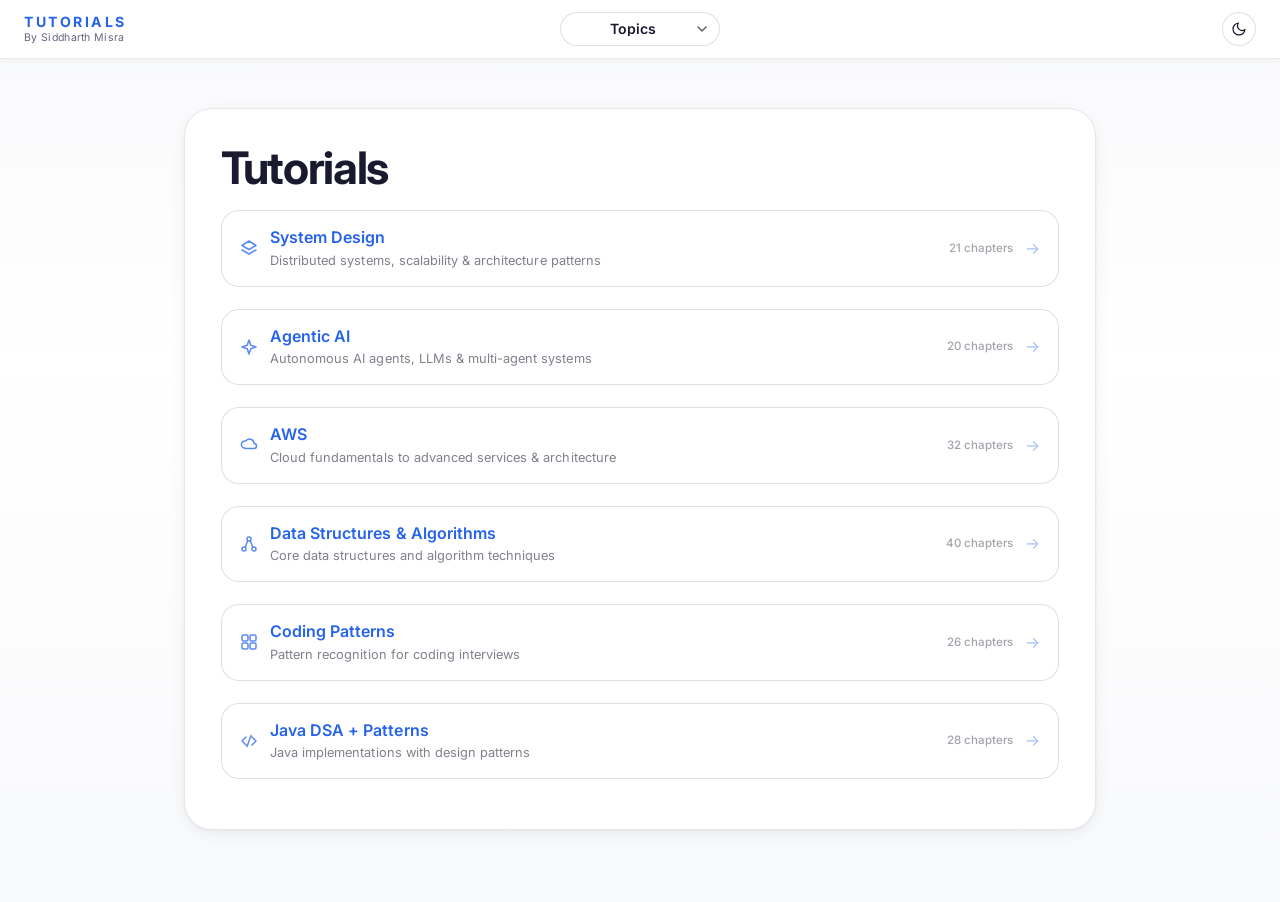
==== commit 4ff0fa47: "improved content" ====
--- a/index.html
+++ b/index.html
@@ -9,7 +9,7 @@
   <meta name="author" content="Siddharth Misra" />
   <meta name="robots" content="index, follow" />
   <link rel="canonical" href="https://siddharth-misra.github.io/tutorials/" />
-  <meta name="theme-color" content="#8e401f" />
+  <meta name="theme-color" content="#2563eb" />
 
   <meta property="og:type" content="website" />
   <meta property="og:url" content="https://siddharth-misra.github.io/tutorials/" />
--- a/shared/styles.css
+++ b/shared/styles.css
@@ -1,4 +1,4 @@
-@import url("https://fonts.googleapis.com/css2?family=Source+Serif+4:wght@400;500;600;700&display=swap");
+@import url("https://fonts.googleapis.com/css2?family=Inter:wght@400;500;600;700;800&display=swap");
 
 /* ============================================================
    Shared tutorial styles
@@ -8,73 +8,73 @@
    ============================================================ */
 
 :root {
-  --paper: #f6f0e6;
-  --card: #fffdf9;
-  --ink: #201a17;
-  --muted: #6b5f58;
-  --line: #d7c9bb;
-  --accent: #9c4f2c;
-  --accent-soft: #efe0d4;
-  --code-bg: #f1e7da;
-  --shadow: 0 20px 48px rgba(38, 24, 17, 0.12);
-  --radius: 22px;
-  --font-body: "Source Serif 4", Georgia, "Times New Roman", serif;
-  --font-ui: "Segoe UI", "Helvetica Neue", Arial, system-ui, sans-serif;
-  --font-display: "Segoe UI", "Helvetica Neue", Arial, system-ui, sans-serif;
-  --font-mono: "SFMono-Regular", "Menlo", "Monaco", "Courier New", monospace;
-  --body-size: clamp(17px, 1rem + 0.18vw, 18.5px);
-  --body-leading: 1.78;
+  --paper: #f8f9fb;
+  --card: #ffffff;
+  --ink: #1a1a2e;
+  --muted: #4a4a68;
+  --line: #e5e7eb;
+  --accent: #2563eb;
+  --accent-soft: #eff6ff;
+  --code-bg: #f1f5f9;
+  --shadow: 0 4px 16px rgba(0, 0, 0, 0.06), 0 1px 3px rgba(0, 0, 0, 0.04);
+  --radius: 12px;
+  --font-body: 'Inter', -apple-system, BlinkMacSystemFont, 'Segoe UI', sans-serif;
+  --font-ui: 'Inter', -apple-system, BlinkMacSystemFont, 'Segoe UI', sans-serif;
+  --font-display: 'Inter', -apple-system, BlinkMacSystemFont, 'Segoe UI', sans-serif;
+  --font-mono: 'JetBrains Mono', 'Fira Code', 'SFMono-Regular', 'Menlo', monospace;
+  --body-size: clamp(15.5px, 1rem + 0.1vw, 16.5px);
+  --body-leading: 1.72;
   --measure: 72ch;
-  --sidebar-size: 0.97rem;
-  --meta-size: 0.95rem;
-  --small-size: 0.92rem;
-  --table-size: 0.97rem;
-  --code-size: 0.93rem;
-  --topbar-bg: rgba(255, 251, 245, 0.92);
-  --topbar-border: rgba(101, 61, 42, 0.14);
-  --topbar-shadow: 0 4px 24px rgba(42, 24, 16, 0.1);
-  --dropdown-bg: rgba(255, 251, 245, 0.97);
-  --body-bg-start: #f2e7d8;
-  --body-bg-mid: #f7f2e9;
-  --body-bg-end: #efe5d8;
-  --pre-bg: #fbf6ee;
-  --thead-bg: #f3e8da;
-  --btn-bg: rgba(255, 255, 255, 0.42);
-  --btn-bg-hover: rgba(255, 255, 255, 0.82);
-  --btn-border: rgba(127, 53, 25, 0.14);
-  --btn-border-hover: rgba(127, 53, 25, 0.28);
-  --item-hover-bg: rgba(168, 80, 47, 0.08);
-  --item-active-bg: rgba(168, 80, 47, 0.12);
-  --item-active-color: #7f3519;
-  --divider: rgba(101, 61, 42, 0.12);
+  --sidebar-size: 0.875rem;
+  --meta-size: 0.875rem;
+  --small-size: 0.85rem;
+  --table-size: 0.875rem;
+  --code-size: 0.875rem;
+  --topbar-bg: rgba(255, 255, 255, 0.92);
+  --topbar-border: rgba(0, 0, 0, 0.08);
+  --topbar-shadow: 0 1px 8px rgba(0, 0, 0, 0.06);
+  --dropdown-bg: rgba(255, 255, 255, 0.97);
+  --body-bg-start: #f8f9fb;
+  --body-bg-mid: #ffffff;
+  --body-bg-end: #f8f9fb;
+  --pre-bg: #f8fafc;
+  --thead-bg: #eff6ff;
+  --btn-bg: rgba(255, 255, 255, 0.7);
+  --btn-bg-hover: rgba(255, 255, 255, 0.95);
+  --btn-border: rgba(0, 0, 0, 0.12);
+  --btn-border-hover: rgba(37, 99, 235, 0.4);
+  --item-hover-bg: rgba(37, 99, 235, 0.06);
+  --item-active-bg: rgba(37, 99, 235, 0.1);
+  --item-active-color: #1d4ed8;
+  --divider: rgba(0, 0, 0, 0.08);
 }
 
 [data-theme="dark"] {
-  --paper: #1a1410;
-  --card: #1e1812;
-  --ink: #f5f0ea;
-  --muted: #b8a898;
-  --line: #3a2e24;
-  --accent: #d4855a;
-  --accent-soft: #2e1c10;
-  --code-bg: #261d16;
-  --shadow: 0 20px 48px rgba(0, 0, 0, 0.5);
-  --topbar-bg: rgba(18, 13, 10, 0.96);
+  --paper: #0f1117;
+  --card: #1a2032;
+  --ink: #e8eaf6;
+  --muted: #9ba3c0;
+  --line: #2a3150;
+  --accent: #60a5fa;
+  --accent-soft: #1e3a5f;
+  --code-bg: #1e293b;
+  --shadow: 0 4px 16px rgba(0, 0, 0, 0.4), 0 1px 3px rgba(0, 0, 0, 0.3);
+  --topbar-bg: rgba(15, 17, 23, 0.96);
   --topbar-border: rgba(255, 255, 255, 0.07);
-  --topbar-shadow: 0 4px 24px rgba(0, 0, 0, 0.4);
-  --dropdown-bg: rgba(24, 18, 13, 0.99);
-  --body-bg-start: #130d08;
-  --body-bg-mid: #1a1310;
-  --body-bg-end: #16100c;
-  --pre-bg: #1e1711;
-  --thead-bg: #261d16;
+  --topbar-shadow: 0 1px 8px rgba(0, 0, 0, 0.4);
+  --dropdown-bg: rgba(15, 17, 23, 0.99);
+  --body-bg-start: #0f1117;
+  --body-bg-mid: #161b27;
+  --body-bg-end: #0f1117;
+  --pre-bg: #161b27;
+  --thead-bg: #1e3a5f;
   --btn-bg: rgba(255, 255, 255, 0.07);
   --btn-bg-hover: rgba(255, 255, 255, 0.13);
   --btn-border: rgba(255, 255, 255, 0.1);
   --btn-border-hover: rgba(255, 255, 255, 0.22);
-  --item-hover-bg: rgba(212, 133, 90, 0.12);
-  --item-active-bg: rgba(212, 133, 90, 0.18);
-  --item-active-color: #e09970;
+  --item-hover-bg: rgba(96, 165, 250, 0.1);
+  --item-active-bg: rgba(96, 165, 250, 0.16);
+  --item-active-color: #93c5fd;
   --divider: rgba(255, 255, 255, 0.07);
 }
 
@@ -89,9 +89,7 @@
 body {
   margin: 0;
   color: var(--ink);
-  background:
-    radial-gradient(circle at top left, rgba(156, 79, 44, 0.12), transparent 30rem),
-    linear-gradient(180deg, var(--body-bg-start) 0%, var(--body-bg-mid) 16%, var(--body-bg-end) 100%);
+  background: linear-gradient(180deg, var(--body-bg-start) 0%, var(--body-bg-mid) 40%, var(--body-bg-end) 100%);
   font-family: var(--font-body);
   font-size: var(--body-size);
   line-height: var(--body-leading);
@@ -235,6 +233,27 @@
 
 .atlas-topbar__nav-btn[aria-expanded="true"] svg {
   transform: rotate(180deg);
+}
+
+.atlas-topbar__theme-btn {
+  display: inline-flex;
+  align-items: center;
+  justify-content: center;
+  width: 34px;
+  height: 34px;
+  padding: 0;
+  border: 1px solid var(--btn-border);
+  border-radius: 999px;
+  background: var(--btn-bg);
+  color: var(--ink);
+  cursor: pointer;
+  transition: transform 160ms ease, background 160ms ease, border-color 160ms ease;
+}
+
+.atlas-topbar__theme-btn:hover {
+  transform: translateY(-1px);
+  background: var(--btn-bg-hover);
+  border-color: var(--btn-border-hover);
 }
 
 .atlas-topbar__nav-dropdown,
